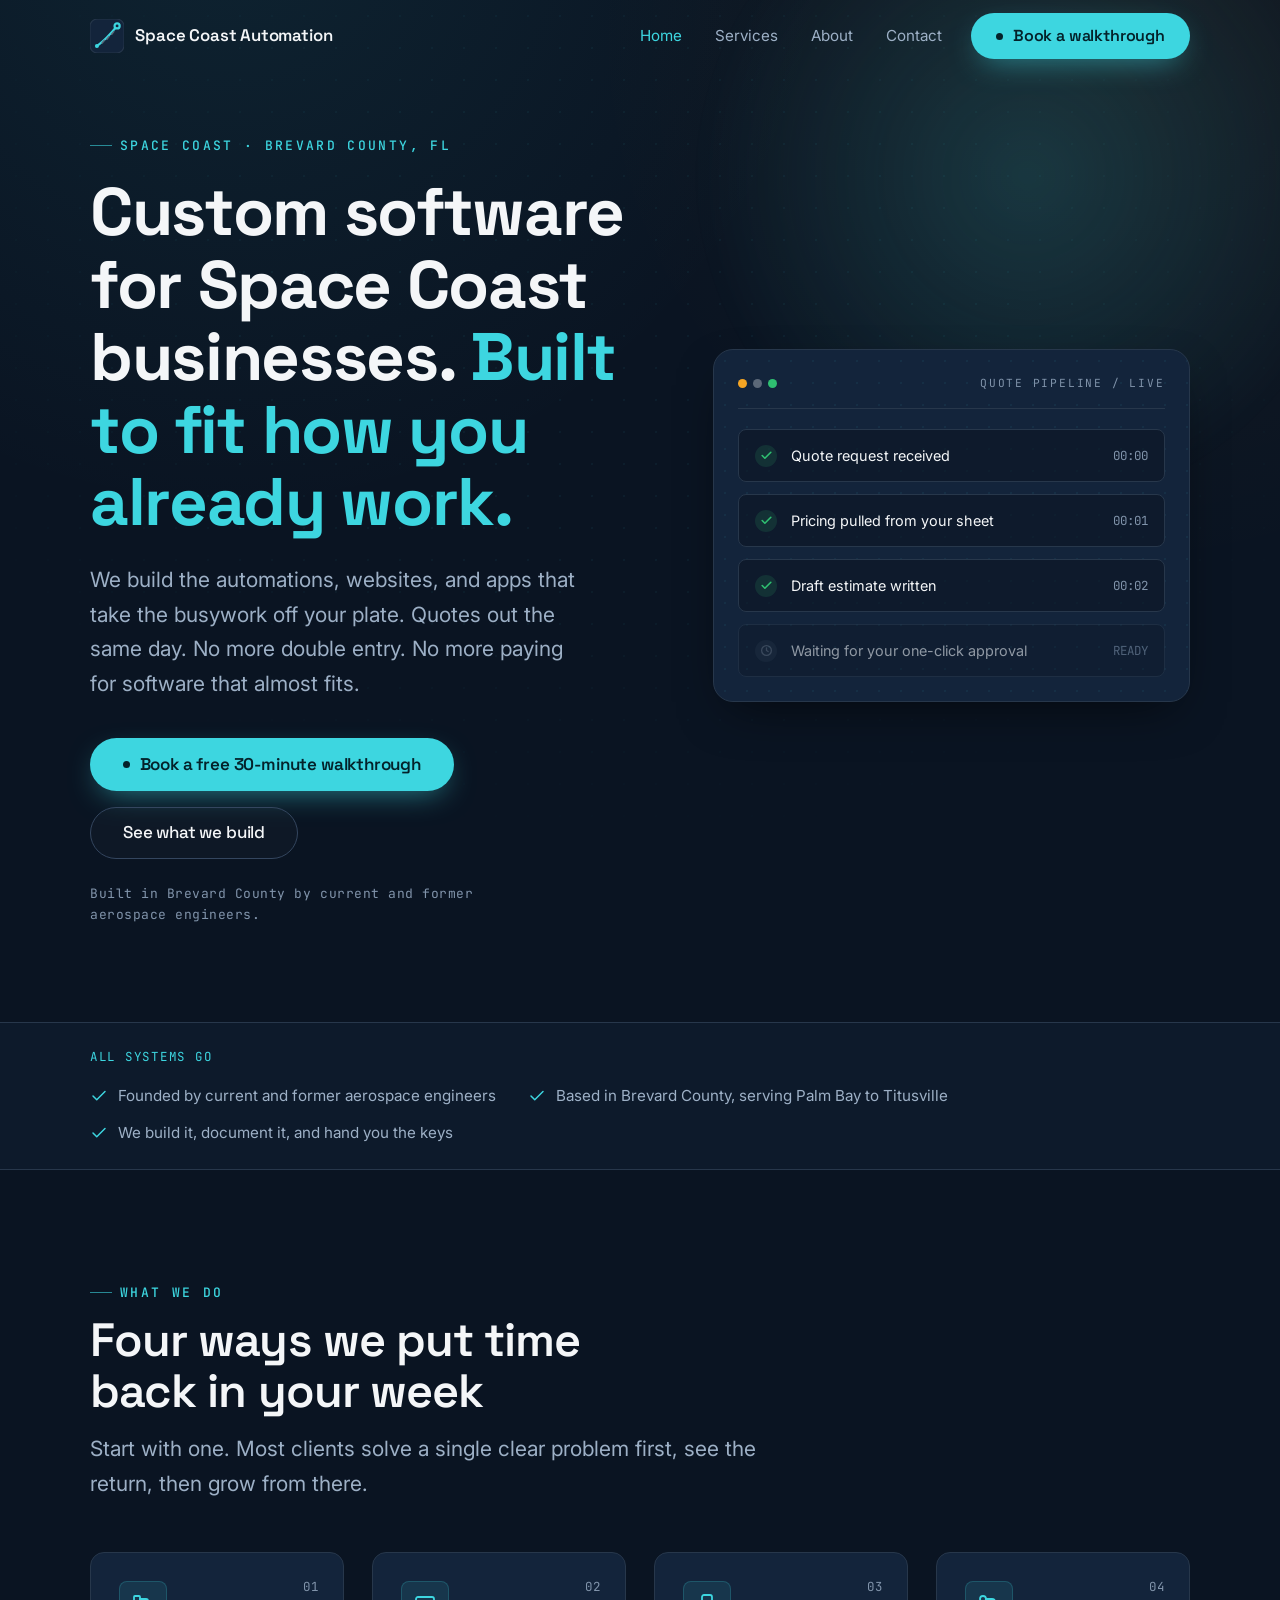
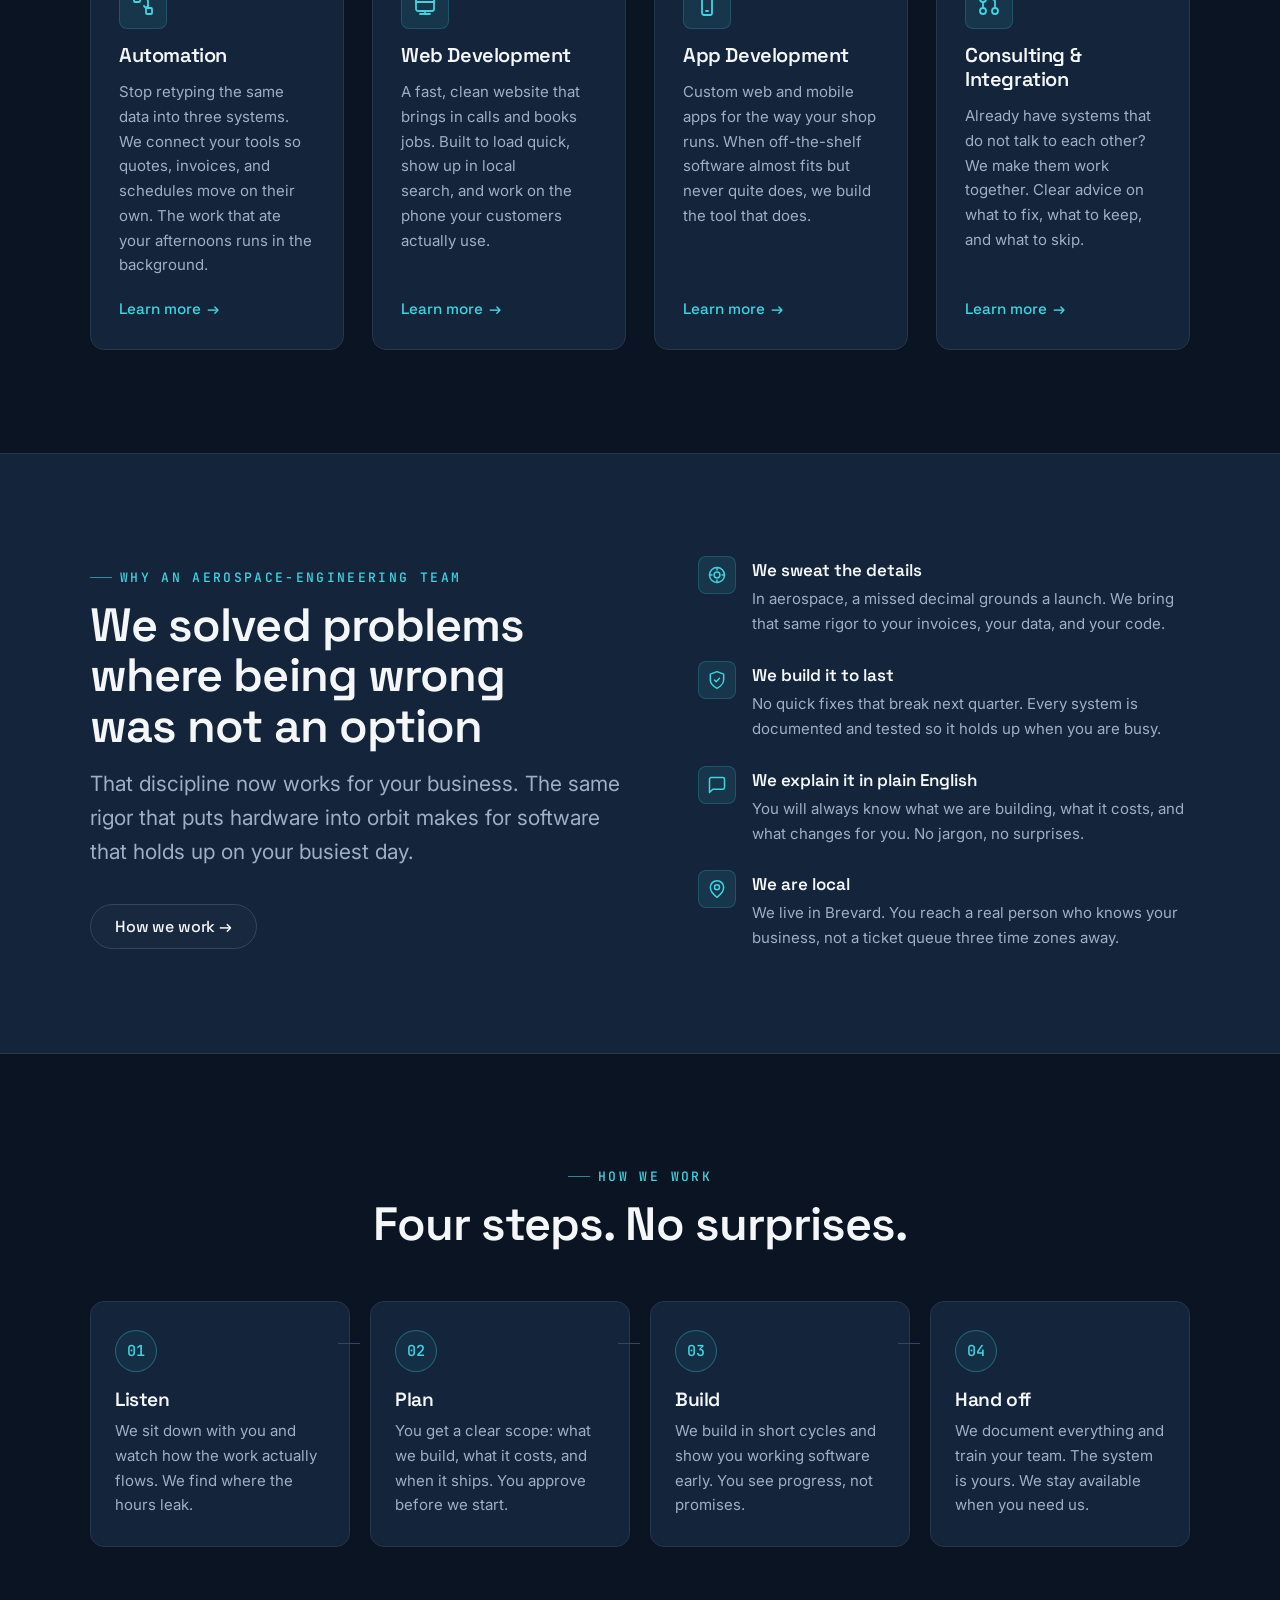
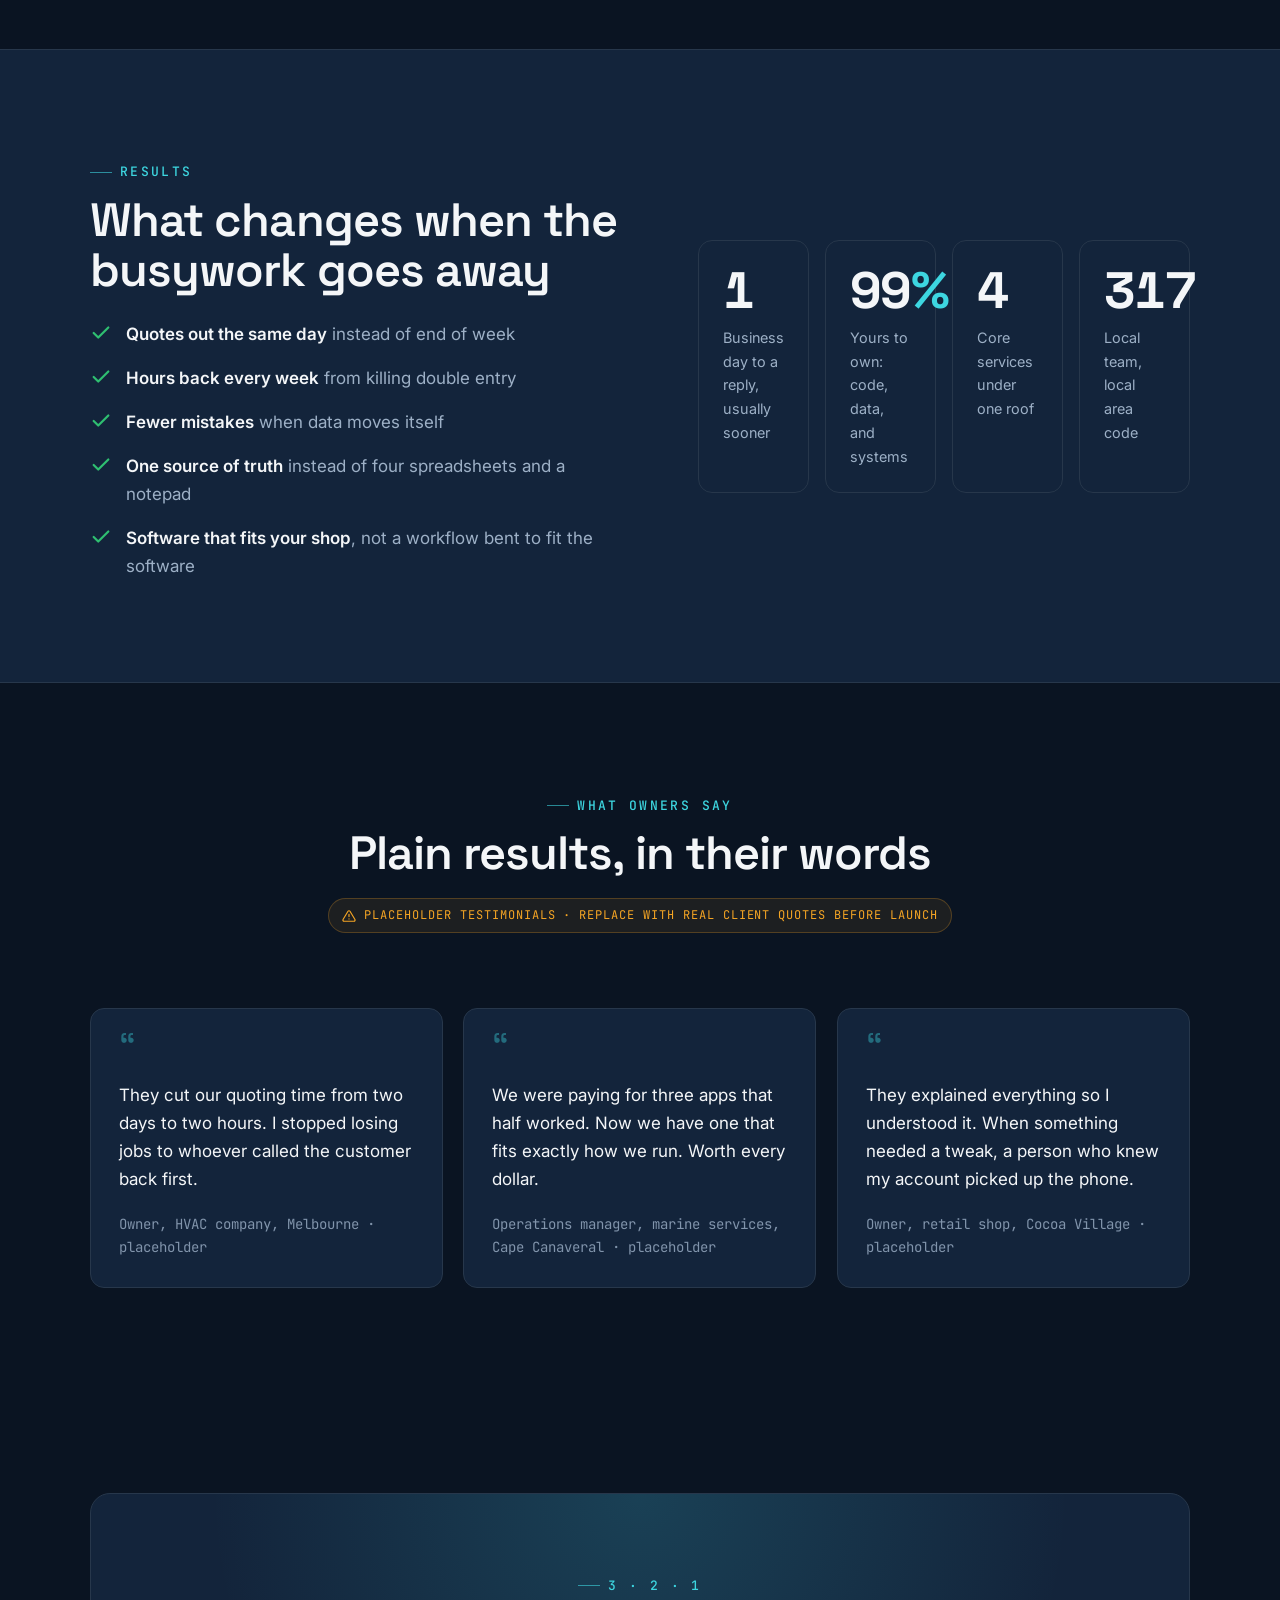
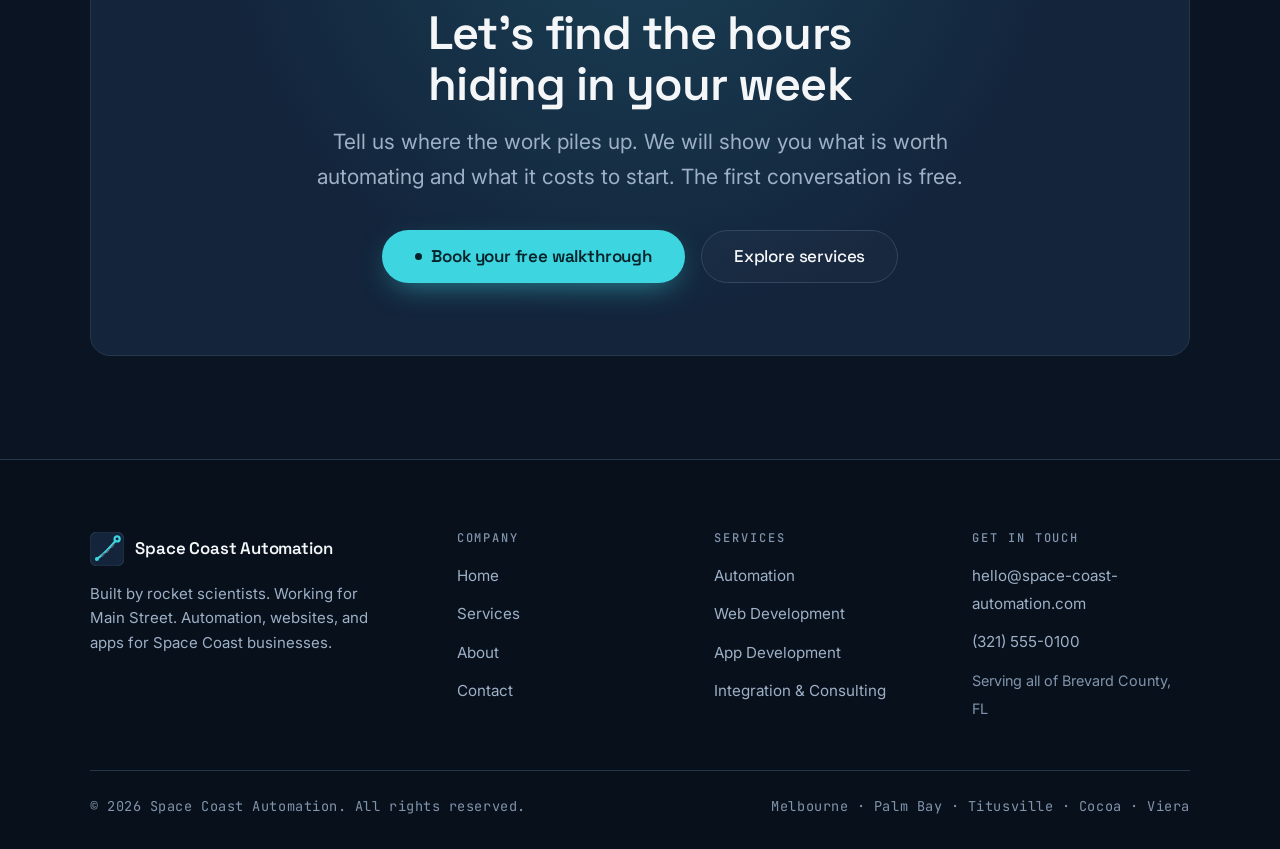
==== index.html @ 1bb71fdb "Build Space Coast Automation marketing site Static multi-page site (home, services, about, contact, " ====
<!DOCTYPE html>
<html lang="en">
<head>
  <meta charset="UTF-8" />
  <meta name="viewport" content="width=device-width, initial-scale=1.0" />
  <title>Space Coast Automation | AI &amp; Web for Brevard County</title>
  <meta name="description" content="Custom websites, apps, and AI business process automation for Space Coast small businesses. Built by rocket scientists, working for Main Street." />
  <link rel="canonical" href="https://space-coast-automation.com/" />
  <meta name="theme-color" content="#0a1422" />

  <!-- Open Graph -->
  <meta property="og:type" content="website" />
  <meta property="og:site_name" content="Space Coast Automation" />
  <meta property="og:title" content="Space Coast Automation: AI, Web &amp; App Development in Brevard County FL" />
  <meta property="og:description" content="We build custom websites, mobile apps, and AI workflow automation for small businesses across the Space Coast. Built by rocket scientists. Working for Main Street." />
  <meta property="og:url" content="https://space-coast-automation.com/" />
  <meta property="og:image" content="https://space-coast-automation.com/assets/img/og-default.png" />
  <meta property="og:image:width" content="1200" />
  <meta property="og:image:height" content="630" />

  <!-- Twitter -->
  <meta name="twitter:card" content="summary_large_image" />
  <meta name="twitter:title" content="Space Coast Automation: AI, Web &amp; App Development" />
  <meta name="twitter:description" content="Custom websites, apps, and AI automation for Space Coast small businesses. Built by rocket scientists. Working for Main Street." />
  <meta name="twitter:image" content="https://space-coast-automation.com/assets/img/og-default.png" />

  <!-- Icons -->
  <link rel="icon" href="/assets/img/favicon.svg" type="image/svg+xml" />
  <link rel="icon" href="/assets/img/favicon.ico" sizes="any" />
  <link rel="apple-touch-icon" href="/assets/img/apple-touch-icon.png" />
  <link rel="manifest" href="/site.webmanifest" />

  <!-- Fonts -->
  <link rel="preconnect" href="https://fonts.googleapis.com" />
  <link rel="preconnect" href="https://fonts.gstatic.com" crossorigin />
  <link rel="stylesheet" href="https://fonts.googleapis.com/css2?family=Space+Grotesk:wght@400;500;600;700&family=Inter:wght@400;500;600&family=JetBrains+Mono:wght@400;500&display=swap" />

  <link rel="stylesheet" href="/assets/css/styles.css" />

  <script type="application/ld+json">
  {"@context":"https://schema.org","@type":"ProfessionalService","@id":"https://space-coast-automation.com/#organization","name":"Space Coast Automation","slogan":"Built by rocket scientists. Working for Main Street.","description":"Space Coast Automation builds custom websites, mobile and web apps, and AI-powered business process automation for small businesses across Brevard County, Florida.","url":"https://space-coast-automation.com/","logo":"https://space-coast-automation.com/assets/img/icon-512.png","image":"https://space-coast-automation.com/assets/img/og-default.png","email":"hello@space-coast-automation.com","priceRange":"$$","address":{"@type":"PostalAddress","addressLocality":"Melbourne","addressRegion":"FL","addressCountry":"US"},"geo":{"@type":"GeoCoordinates","latitude":"28.0836","longitude":"-80.6081"},"areaServed":[{"@type":"AdministrativeArea","name":"Space Coast"},{"@type":"AdministrativeArea","name":"Brevard County, Florida"},{"@type":"City","name":"Melbourne, FL"},{"@type":"City","name":"Palm Bay, FL"},{"@type":"City","name":"Titusville, FL"},{"@type":"City","name":"Cocoa, FL"},{"@type":"City","name":"Cocoa Beach, FL"},{"@type":"City","name":"Rockledge, FL"},{"@type":"City","name":"Viera, FL"},{"@type":"City","name":"West Melbourne, FL"},{"@type":"City","name":"Satellite Beach, FL"},{"@type":"City","name":"Merritt Island, FL"}],"knowsAbout":["Business process automation","AI automation","Workflow automation","Custom website design","Custom web application development","Mobile app development","AI integration for small business"],"hasOfferCatalog":{"@type":"OfferCatalog","name":"Automation and Development Services","itemListElement":[{"@type":"Offer","itemOffered":{"@type":"Service","name":"Business Process Automation","description":"AI and workflow automation to reduce manual data entry, automate invoicing and scheduling, and integrate CRM systems for Space Coast small businesses."}},{"@type":"Offer","itemOffered":{"@type":"Service","name":"Custom Website Design and Development","description":"Responsive, mobile-first custom website design and development for Brevard County businesses."}},{"@type":"Offer","itemOffered":{"@type":"Service","name":"Mobile and Web App Development","description":"Custom iOS, Android, and web application development for local Brevard County businesses."}},{"@type":"Offer","itemOffered":{"@type":"Service","name":"Systems Integration and Consulting","description":"Connecting the tools a business already runs and advising on buy-versus-build decisions."}}]}}
  </script>
</head>
<body>
  <a class="skip-link" href="#main">Skip to content</a>

  <header class="site-header" data-header>
    <div class="container">
      <nav class="nav" aria-label="Primary">
        <a class="nav__logo" href="/" aria-label="Space Coast Automation, home">
          <svg width="34" height="34" viewBox="0 0 32 32" data-draw aria-hidden="true" focusable="false">
            <rect width="32" height="32" rx="7" fill="#13243B" stroke="#27374b" stroke-width="1" />
            <circle cx="6.5" cy="25.5" r="1.9" fill="#3DD6E0" />
            <path class="draw-path" pathLength="1" d="M6.5 25.5 Q15.5 19 25.5 6.5" fill="none" stroke="#3DD6E0" stroke-width="2.1" stroke-linecap="round" />
            <line x1="11.4" y1="22.6" x2="13.4" y2="20.1" stroke="#5B6878" stroke-width="1.4" stroke-linecap="round" />
            <line x1="15.9" y1="19.1" x2="17.9" y2="16.6" stroke="#5B6878" stroke-width="1.4" stroke-linecap="round" />
            <line x1="20.4" y1="14.4" x2="22.4" y2="11.9" stroke="#5B6878" stroke-width="1.4" stroke-linecap="round" />
            <circle cx="25.5" cy="6.5" r="2.4" fill="#13243B" stroke="#3DD6E0" stroke-width="2.1" />
          </svg>
          <span>Space Coast Automation</span>
        </a>

        <button class="nav__toggle" data-nav-toggle aria-expanded="false" aria-controls="nav-menu">
          <span class="sr-only">Menu</span>
          <svg class="icon-open" viewBox="0 0 24 24" fill="none" stroke="currentColor" stroke-width="2" stroke-linecap="round" aria-hidden="true"><path d="M3 6h18M3 12h18M3 18h18" /></svg>
          <svg class="icon-close" viewBox="0 0 24 24" fill="none" stroke="currentColor" stroke-width="2" stroke-linecap="round" aria-hidden="true"><path d="M18 6 6 18M6 6l12 12" /></svg>
        </button>

        <div class="nav__menu" id="nav-menu" data-nav-menu>
          <ul class="nav__links">
            <li><a class="nav__link" href="/" aria-current="page">Home</a></li>
            <li><a class="nav__link" href="/services/">Services</a></li>
            <li><a class="nav__link" href="/about/">About</a></li>
            <li><a class="nav__link" href="/contact/">Contact</a></li>
          </ul>
          <div class="nav__actions">
            <a class="btn btn--primary" href="/contact/"><span class="dot" aria-hidden="true"></span>Book a walkthrough</a>
          </div>
        </div>
      </nav>
    </div>
  </header>

  <main id="main">
    <!-- ===================== Hero ===================== -->
    <section class="hero">
      <div class="hero__bg" aria-hidden="true"></div>
      <div class="hero__glow" aria-hidden="true"></div>
      <div class="container">
        <div class="hero__inner">
          <div class="hero__copy">
            <span class="eyebrow reveal">Space Coast &middot; Brevard County, FL</span>
            <h1 class="hero__title reveal" data-delay="1">Custom software for Space Coast businesses. <span class="accent">Built to fit how you already work.</span></h1>
            <p class="hero__subtitle reveal" data-delay="2">We build the automations, websites, and apps that take the busywork off your plate. Quotes out the same day. No more double entry. No more paying for software that almost fits.</p>
            <div class="hero__actions reveal" data-delay="2">
              <a class="btn btn--primary btn--lg" href="/contact/"><span class="dot" aria-hidden="true"></span>Book a free 30-minute walkthrough</a>
              <a class="btn btn--secondary btn--lg" href="/services/">See what we build</a>
            </div>
            <p class="hero__note reveal" data-delay="3">Built in Brevard County by current and former aerospace engineers.</p>
          </div>

          <div class="hero__visual reveal" data-delay="2">
            <div class="panel" role="img" aria-label="Example automation flow: a new quote request moving through automated steps until a draft estimate is ready to send.">
              <div class="panel__bar">
                <span class="panel__dots" aria-hidden="true"><span></span><span></span><span></span></span>
                <span class="panel__label">QUOTE&nbsp;PIPELINE&nbsp;/&nbsp;LIVE</span>
              </div>
              <div class="flow">
                <div class="flow__row">
                  <span class="tick" aria-hidden="true"><svg viewBox="0 0 24 24" fill="none" stroke="currentColor" stroke-width="3" stroke-linecap="round" stroke-linejoin="round"><path d="M20 6 9 17l-5-5" /></svg></span>
                  Quote request received
                  <code>00:00</code>
                </div>
                <div class="flow__row">
                  <span class="tick" aria-hidden="true"><svg viewBox="0 0 24 24" fill="none" stroke="currentColor" stroke-width="3" stroke-linecap="round" stroke-linejoin="round"><path d="M20 6 9 17l-5-5" /></svg></span>
                  Pricing pulled from your sheet
                  <code>00:01</code>
                </div>
                <div class="flow__row">
                  <span class="tick" aria-hidden="true"><svg viewBox="0 0 24 24" fill="none" stroke="currentColor" stroke-width="3" stroke-linecap="round" stroke-linejoin="round"><path d="M20 6 9 17l-5-5" /></svg></span>
                  Draft estimate written
                  <code>00:02</code>
                </div>
                <div class="flow__row flow__row--muted">
                  <span class="tick" aria-hidden="true"><svg viewBox="0 0 24 24" fill="none" stroke="currentColor" stroke-width="2.4" stroke-linecap="round"><circle cx="12" cy="12" r="9" /><path d="M12 7v5l3 2" /></svg></span>
                  Waiting for your one-click approval
                  <code>READY</code>
                </div>
              </div>
            </div>
          </div>
        </div>
      </div>
    </section>

    <!-- ===================== Trust strip ===================== -->
    <section class="trust">
      <div class="container">
        <div class="trust__inner">
          <span class="trust__tag">All systems go</span>
          <ul class="trust__list">
            <li class="trust__item reveal"><svg viewBox="0 0 24 24" fill="none" stroke="currentColor" stroke-width="2" stroke-linecap="round" stroke-linejoin="round" aria-hidden="true"><path d="M20 6 9 17l-5-5" /></svg>Founded by current and former aerospace engineers</li>
            <li class="trust__item reveal" data-delay="1"><svg viewBox="0 0 24 24" fill="none" stroke="currentColor" stroke-width="2" stroke-linecap="round" stroke-linejoin="round" aria-hidden="true"><path d="M20 6 9 17l-5-5" /></svg>Based in Brevard County, serving Palm Bay to Titusville</li>
            <li class="trust__item reveal" data-delay="2"><svg viewBox="0 0 24 24" fill="none" stroke="currentColor" stroke-width="2" stroke-linecap="round" stroke-linejoin="round" aria-hidden="true"><path d="M20 6 9 17l-5-5" /></svg>We build it, document it, and hand you the keys</li>
          </ul>
        </div>
      </div>
    </section>

    <!-- ===================== Services overview ===================== -->
    <section class="section" id="services">
      <div class="container">
        <div class="section__head">
          <span class="eyebrow">What we do</span>
          <h2 class="section__title">Four ways we put time back in your week</h2>
          <p class="section__lead">Start with one. Most clients solve a single clear problem first, see the return, then grow from there.</p>
        </div>

        <div class="grid grid--4">
          <article class="card reveal">
            <span class="card__num mono">01</span>
            <span class="card__icon" aria-hidden="true"><svg viewBox="0 0 24 24" fill="none" stroke="currentColor" stroke-width="1.8" stroke-linecap="round" stroke-linejoin="round"><rect x="3" y="3" width="6" height="6" rx="1" /><rect x="15" y="15" width="6" height="6" rx="1" /><path d="M9 6h6a2 2 0 0 1 2 2v5" /><path d="m13 13 2 2 2-2" /></svg></span>
            <h3 class="card__title">Automation</h3>
            <p class="card__text">Stop retyping the same data into three systems. We connect your tools so quotes, invoices, and schedules move on their own. The work that ate your afternoons runs in the background.</p>
            <a class="card__link" href="/services/#automation">Learn more <span class="arrow" aria-hidden="true">&rarr;</span></a>
          </article>

          <article class="card reveal" data-delay="1">
            <span class="card__num mono">02</span>
            <span class="card__icon" aria-hidden="true"><svg viewBox="0 0 24 24" fill="none" stroke="currentColor" stroke-width="1.8" stroke-linecap="round" stroke-linejoin="round"><rect x="3" y="4" width="18" height="14" rx="2" /><path d="M3 9h18M7 21h10M12 18v3" /></svg></span>
            <h3 class="card__title">Web Development</h3>
            <p class="card__text">A fast, clean website that brings in calls and books jobs. Built to load quick, show up in local search, and work on the phone your customers actually use.</p>
            <a class="card__link" href="/services/#web">Learn more <span class="arrow" aria-hidden="true">&rarr;</span></a>
          </article>

          <article class="card reveal" data-delay="2">
            <span class="card__num mono">03</span>
            <span class="card__icon" aria-hidden="true"><svg viewBox="0 0 24 24" fill="none" stroke="currentColor" stroke-width="1.8" stroke-linecap="round" stroke-linejoin="round"><rect x="7" y="2" width="10" height="20" rx="2" /><path d="M11 18h2" /></svg></span>
            <h3 class="card__title">App Development</h3>
            <p class="card__text">Custom web and mobile apps for the way your shop runs. When off-the-shelf software almost fits but never quite does, we build the tool that does.</p>
            <a class="card__link" href="/services/#apps">Learn more <span class="arrow" aria-hidden="true">&rarr;</span></a>
          </article>

          <article class="card reveal" data-delay="3">
            <span class="card__num mono">04</span>
            <span class="card__icon" aria-hidden="true"><svg viewBox="0 0 24 24" fill="none" stroke="currentColor" stroke-width="1.8" stroke-linecap="round" stroke-linejoin="round"><circle cx="6" cy="6" r="3" /><circle cx="18" cy="18" r="3" /><circle cx="6" cy="18" r="3" /><path d="M9 6h6a3 3 0 0 1 3 3v6M6 9v6" /></svg></span>
            <h3 class="card__title">Consulting &amp; Integration</h3>
            <p class="card__text">Already have systems that do not talk to each other? We make them work together. Clear advice on what to fix, what to keep, and what to skip.</p>
            <a class="card__link" href="/services/#integration">Learn more <span class="arrow" aria-hidden="true">&rarr;</span></a>
          </article>
        </div>
      </div>
    </section>

    <!-- ===================== Why aerospace ===================== -->
    <section class="section section--panel">
      <div class="container">
        <div class="split">
          <div>
            <span class="eyebrow">Why an aerospace-engineering team</span>
            <h2 class="section__title" style="margin-top:0.75rem">We solved problems where being wrong was not an option</h2>
            <p class="lead" style="margin-top:1rem">That discipline now works for your business. The same rigor that puts hardware into orbit makes for software that holds up on your busiest day.</p>
            <div class="hero__actions">
              <a class="btn btn--secondary" href="/about/">How we work &rarr;</a>
            </div>
          </div>
          <div class="feature-list">
            <div class="feature reveal">
              <span class="feature__icon" aria-hidden="true"><svg viewBox="0 0 24 24" fill="none" stroke="currentColor" stroke-width="1.8" stroke-linecap="round" stroke-linejoin="round"><circle cx="12" cy="12" r="9" /><circle cx="12" cy="12" r="3.5" /><path d="M12 3v3M12 18v3M3 12h3M18 12h3" /></svg></span>
              <div>
                <p class="feature__title">We sweat the details</p>
                <p class="feature__text">In aerospace, a missed decimal grounds a launch. We bring that same rigor to your invoices, your data, and your code.</p>
              </div>
            </div>
            <div class="feature reveal" data-delay="1">
              <span class="feature__icon" aria-hidden="true"><svg viewBox="0 0 24 24" fill="none" stroke="currentColor" stroke-width="1.8" stroke-linecap="round" stroke-linejoin="round"><path d="M12 22s8-4 8-10V5l-8-3-8 3v7c0 6 8 10 8 10Z" /><path d="m9 12 2 2 4-4" /></svg></span>
              <div>
                <p class="feature__title">We build it to last</p>
                <p class="feature__text">No quick fixes that break next quarter. Every system is documented and tested so it holds up when you are busy.</p>
              </div>
            </div>
            <div class="feature reveal" data-delay="2">
              <span class="feature__icon" aria-hidden="true"><svg viewBox="0 0 24 24" fill="none" stroke="currentColor" stroke-width="1.8" stroke-linecap="round" stroke-linejoin="round"><path d="M21 15a2 2 0 0 1-2 2H7l-4 4V5a2 2 0 0 1 2-2h14a2 2 0 0 1 2 2Z" /></svg></span>
              <div>
                <p class="feature__title">We explain it in plain English</p>
                <p class="feature__text">You will always know what we are building, what it costs, and what changes for you. No jargon, no surprises.</p>
              </div>
            </div>
            <div class="feature reveal" data-delay="3">
              <span class="feature__icon" aria-hidden="true"><svg viewBox="0 0 24 24" fill="none" stroke="currentColor" stroke-width="1.8" stroke-linecap="round" stroke-linejoin="round"><path d="M20 10c0 6-8 12-8 12s-8-6-8-12a8 8 0 0 1 16 0Z" /><circle cx="12" cy="10" r="3" /></svg></span>
              <div>
                <p class="feature__title">We are local</p>
                <p class="feature__text">We live in Brevard. You reach a real person who knows your business, not a ticket queue three time zones away.</p>
              </div>
            </div>
          </div>
        </div>
      </div>
    </section>

    <!-- ===================== Process ===================== -->
    <section class="section">
      <div class="container">
        <div class="section__head section__head--center">
          <span class="eyebrow eyebrow--center">How we work</span>
          <h2 class="section__title">Four steps. No surprises.</h2>
        </div>
        <div class="steps">
          <div class="step reveal">
            <span class="step__num">01</span>
            <h3 class="step__title">Listen</h3>
            <p class="step__text">We sit down with you and watch how the work actually flows. We find where the hours leak.</p>
          </div>
          <div class="step reveal" data-delay="1">
            <span class="step__num">02</span>
            <h3 class="step__title">Plan</h3>
            <p class="step__text">You get a clear scope: what we build, what it costs, and when it ships. You approve before we start.</p>
          </div>
          <div class="step reveal" data-delay="2">
            <span class="step__num">03</span>
            <h3 class="step__title">Build</h3>
            <p class="step__text">We build in short cycles and show you working software early. You see progress, not promises.</p>
          </div>
          <div class="step reveal" data-delay="3">
            <span class="step__num">04</span>
            <h3 class="step__title">Hand off</h3>
            <p class="step__text">We document everything and train your team. The system is yours. We stay available when you need us.</p>
          </div>
        </div>
      </div>
    </section>

    <!-- ===================== Results + stats ===================== -->
    <section class="section section--panel">
      <div class="container">
        <div class="split">
          <div>
            <span class="eyebrow">Results</span>
            <h2 class="section__title" style="margin-top:0.75rem">What changes when the busywork goes away</h2>
            <ul class="checklist" style="margin-top:1.5rem">
              <li><svg viewBox="0 0 24 24" fill="none" stroke="currentColor" stroke-width="2.4" stroke-linecap="round" stroke-linejoin="round" aria-hidden="true"><path d="M20 6 9 17l-5-5" /></svg><span><strong>Quotes out the same day</strong> instead of end of week</span></li>
              <li><svg viewBox="0 0 24 24" fill="none" stroke="currentColor" stroke-width="2.4" stroke-linecap="round" stroke-linejoin="round" aria-hidden="true"><path d="M20 6 9 17l-5-5" /></svg><span><strong>Hours back every week</strong> from killing double entry</span></li>
              <li><svg viewBox="0 0 24 24" fill="none" stroke="currentColor" stroke-width="2.4" stroke-linecap="round" stroke-linejoin="round" aria-hidden="true"><path d="M20 6 9 17l-5-5" /></svg><span><strong>Fewer mistakes</strong> when data moves itself</span></li>
              <li><svg viewBox="0 0 24 24" fill="none" stroke="currentColor" stroke-width="2.4" stroke-linecap="round" stroke-linejoin="round" aria-hidden="true"><path d="M20 6 9 17l-5-5" /></svg><span><strong>One source of truth</strong> instead of four spreadsheets and a notepad</span></li>
              <li><svg viewBox="0 0 24 24" fill="none" stroke="currentColor" stroke-width="2.4" stroke-linecap="round" stroke-linejoin="round" aria-hidden="true"><path d="M20 6 9 17l-5-5" /></svg><span><strong>Software that fits your shop</strong>, not a workflow bent to fit the software</span></li>
            </ul>
          </div>
          <div class="stats">
            <div class="stat reveal">
              <div class="stat__num"><span data-count="1">1</span></div>
              <p class="stat__label">Business day to a reply, usually sooner</p>
            </div>
            <div class="stat reveal" data-delay="1">
              <div class="stat__num"><span data-count="100">100</span><span class="unit">%</span></div>
              <p class="stat__label">Yours to own: code, data, and systems</p>
            </div>
            <div class="stat reveal" data-delay="2">
              <div class="stat__num"><span data-count="4">4</span></div>
              <p class="stat__label">Core services under one roof</p>
            </div>
            <div class="stat reveal" data-delay="3">
              <div class="stat__num"><span data-count="321">321</span></div>
              <p class="stat__label">Local team, local area code</p>
            </div>
          </div>
        </div>
      </div>
    </section>

    <!-- ===================== Testimonials ===================== -->
    <section class="section">
      <div class="container">
        <div class="section__head section__head--center">
          <span class="eyebrow eyebrow--center">What owners say</span>
          <h2 class="section__title">Plain results, in their words</h2>
          <div style="margin-top:1.25rem">
            <span class="placeholder-note"><svg viewBox="0 0 24 24" fill="none" stroke="currentColor" stroke-width="2" stroke-linecap="round" stroke-linejoin="round" aria-hidden="true"><path d="M12 9v4M12 17h.01M10.3 3.9 1.8 18a2 2 0 0 0 1.7 3h17a2 2 0 0 0 1.7-3L13.7 3.9a2 2 0 0 0-3.4 0Z" /></svg>Placeholder testimonials &middot; replace with real client quotes before launch</span>
          </div>
        </div>
        <div class="quotes">
          <figure class="quote reveal">
            <span class="quote__mark" aria-hidden="true">&ldquo;</span>
            <blockquote class="quote__text">They cut our quoting time from two days to two hours. I stopped losing jobs to whoever called the customer back first.</blockquote>
            <figcaption class="quote__author">Owner, HVAC company, Melbourne &middot; placeholder</figcaption>
          </figure>
          <figure class="quote reveal" data-delay="1">
            <span class="quote__mark" aria-hidden="true">&ldquo;</span>
            <blockquote class="quote__text">We were paying for three apps that half worked. Now we have one that fits exactly how we run. Worth every dollar.</blockquote>
            <figcaption class="quote__author">Operations manager, marine services, Cape Canaveral &middot; placeholder</figcaption>
          </figure>
          <figure class="quote reveal" data-delay="2">
            <span class="quote__mark" aria-hidden="true">&ldquo;</span>
            <blockquote class="quote__text">They explained everything so I understood it. When something needed a tweak, a person who knew my account picked up the phone.</blockquote>
            <figcaption class="quote__author">Owner, retail shop, Cocoa Village &middot; placeholder</figcaption>
          </figure>
        </div>
      </div>
    </section>

    <!-- ===================== Final CTA ===================== -->
    <section class="section">
      <div class="container">
        <div class="cta-band reveal">
          <div class="cta-band__bg" aria-hidden="true"></div>
          <span class="eyebrow eyebrow--center">3 &middot; 2 &middot; 1</span>
          <h2 style="margin-top:0.75rem">Let's find the hours hiding in your week</h2>
          <p>Tell us where the work piles up. We will show you what is worth automating and what it costs to start. The first conversation is free.</p>
          <div class="hero__actions">
            <a class="btn btn--primary btn--lg" href="/contact/"><span class="dot" aria-hidden="true"></span>Book your free walkthrough</a>
            <a class="btn btn--secondary btn--lg" href="/services/">Explore services</a>
          </div>
        </div>
      </div>
    </section>
  </main>

  <footer class="footer">
    <div class="container">
      <div class="footer__grid">
        <div class="footer__brand">
          <a class="nav__logo" href="/" aria-label="Space Coast Automation, home">
            <svg width="34" height="34" viewBox="0 0 32 32" aria-hidden="true" focusable="false">
              <rect width="32" height="32" rx="7" fill="#13243B" stroke="#27374b" stroke-width="1" />
              <circle cx="6.5" cy="25.5" r="1.9" fill="#3DD6E0" />
              <path d="M6.5 25.5 Q15.5 19 25.5 6.5" fill="none" stroke="#3DD6E0" stroke-width="2.1" stroke-linecap="round" />
              <line x1="11.4" y1="22.6" x2="13.4" y2="20.1" stroke="#5B6878" stroke-width="1.4" stroke-linecap="round" />
              <line x1="15.9" y1="19.1" x2="17.9" y2="16.6" stroke="#5B6878" stroke-width="1.4" stroke-linecap="round" />
              <line x1="20.4" y1="14.4" x2="22.4" y2="11.9" stroke="#5B6878" stroke-width="1.4" stroke-linecap="round" />
              <circle cx="25.5" cy="6.5" r="2.4" fill="#13243B" stroke="#3DD6E0" stroke-width="2.1" />
            </svg>
            <span>Space Coast Automation</span>
          </a>
          <p class="footer__tagline">Built by rocket scientists. Working for Main Street. Automation, websites, and apps for Space Coast businesses.</p>
        </div>
        <div class="footer__col">
          <h4>Company</h4>
          <ul>
            <li><a href="/">Home</a></li>
            <li><a href="/services/">Services</a></li>
            <li><a href="/about/">About</a></li>
            <li><a href="/contact/">Contact</a></li>
          </ul>
        </div>
        <div class="footer__col">
          <h4>Services</h4>
          <ul>
            <li><a href="/services/#automation">Automation</a></li>
            <li><a href="/services/#web">Web Development</a></li>
            <li><a href="/services/#apps">App Development</a></li>
            <li><a href="/services/#integration">Integration &amp; Consulting</a></li>
          </ul>
        </div>
        <div class="footer__col">
          <h4>Get in touch</h4>
          <ul>
            <li><a href="mailto:hello@space-coast-automation.com">hello@space-coast-automation.com</a></li>
            <li><a href="tel:+13215550100">(321) 555-0100</a></li>
            <li><span style="color:var(--text-dim);font-size:0.9rem">Serving all of Brevard County, FL</span></li>
          </ul>
        </div>
      </div>
      <div class="footer__bottom">
        <span class="mono">&copy; <span data-year>2026</span> Space Coast Automation. All rights reserved.</span>
        <span class="mono">Melbourne &middot; Palm Bay &middot; Titusville &middot; Cocoa &middot; Viera</span>
      </div>
    </div>
  </footer>

  <script src="/assets/js/main.js" defer></script>
</body>
</html>
---- assets/css/styles.css ----
/* =========================================================================
   Space Coast Automation
   Design system: dark aerospace / instrument panel
   Palette, type, layout primitives, components, motion.
   ========================================================================= */

/* -------------------------------------------------------------------------
   1. Design tokens
   ------------------------------------------------------------------------- */
:root {
  /* Palette */
  --space-navy: #0a1422;
  --mission-navy: #13243b;
  --signal-cyan: #3dd6e0;
  --cyan-deep: #0e7c8c;
  --safety-amber: #f5a524;
  --off-white: #f4f6f8;
  --instrument-grey: #5b6878;
  --grid-line: #27374b;
  --panel-white: #ffffff;
  --systems-green: #2fbf71;

  /* Semantic */
  --bg: var(--space-navy);
  --bg-elevated: var(--mission-navy);
  --surface: #16263d;
  --border: var(--grid-line);
  --border-strong: #34465f;
  --text: var(--off-white);
  --text-muted: #9db0c6;
  --text-dim: #8194ab;
  --accent: var(--signal-cyan);
  --accent-ink: #04222a;

  /* Typography */
  --font-display: "Space Grotesk", "Segoe UI", system-ui, sans-serif;
  --font-body: "Inter", "Segoe UI", system-ui, -apple-system, sans-serif;
  --font-mono: "JetBrains Mono", "Consolas", ui-monospace, monospace;

  --fs-eyebrow: 0.8125rem;
  --fs-small: 0.9375rem;
  --fs-body: 1.0625rem;
  --fs-lead: clamp(1.125rem, 0.6vw + 1rem, 1.3125rem);
  --fs-h3: clamp(1.35rem, 1.1vw + 1rem, 1.75rem);
  --fs-h2: clamp(2rem, 2.4vw + 1rem, 3rem);
  --fs-h1: clamp(2.5rem, 4vw + 1rem, 4.25rem);

  /* Spacing */
  --space-2xs: 0.375rem;
  --space-xs: 0.625rem;
  --space-sm: 1rem;
  --space-md: 1.5rem;
  --space-lg: 2.5rem;
  --space-xl: 4rem;
  --space-2xl: 6rem;
  --space-3xl: 8rem;

  /* Structure */
  --container: 1180px;
  --container-narrow: 760px;
  --radius-sm: 8px;
  --radius: 14px;
  --radius-lg: 20px;
  --radius-pill: 999px;

  /* Effects */
  --shadow-sm: 0 2px 10px rgba(0, 0, 0, 0.25);
  --shadow: 0 18px 50px -18px rgba(0, 0, 0, 0.65);
  --shadow-glow: 0 0 0 1px rgba(61, 214, 224, 0.35), 0 12px 40px -12px rgba(61, 214, 224, 0.25);
  --ring: 0 0 0 3px rgba(61, 214, 224, 0.45);

  --ease: cubic-bezier(0.22, 0.61, 0.36, 1);
  --t-fast: 150ms var(--ease);
  --t: 220ms var(--ease);

  /* Decorative dot grid */
  --dot: rgba(61, 214, 224, 0.06);
}

/* -------------------------------------------------------------------------
   2. Reset & base
   ------------------------------------------------------------------------- */
*,
*::before,
*::after {
  box-sizing: border-box;
}

* {
  margin: 0;
}

html {
  scroll-behavior: smooth;
  -webkit-text-size-adjust: 100%;
}

body {
  font-family: var(--font-body);
  font-size: var(--fs-body);
  line-height: 1.65;
  color: var(--text);
  background-color: var(--bg);
  background-image:
    radial-gradient(circle at 18% -10%, rgba(61, 214, 224, 0.08), transparent 42%),
    radial-gradient(circle at 88% 4%, rgba(245, 165, 36, 0.05), transparent 38%);
  background-attachment: fixed;
  -webkit-font-smoothing: antialiased;
  -moz-osx-font-smoothing: grayscale;
  text-rendering: optimizeLegibility;
  font-feature-settings: "tnum" 0;
  overflow-x: hidden;
}

img,
svg {
  display: block;
  max-width: 100%;
}

a {
  color: var(--accent);
  text-decoration: none;
  transition: color var(--t-fast);
}

a:hover {
  color: #76e6ee;
}

ul,
ol {
  list-style: none;
  padding: 0;
}

button {
  font: inherit;
  cursor: pointer;
}

:focus-visible {
  outline: none;
  box-shadow: var(--ring);
  border-radius: var(--radius-sm);
}

::selection {
  background: rgba(61, 214, 224, 0.28);
  color: var(--off-white);
}

/* -------------------------------------------------------------------------
   3. Typography
   ------------------------------------------------------------------------- */
h1,
h2,
h3,
h4 {
  font-family: var(--font-display);
  font-weight: 600;
  line-height: 1.08;
  letter-spacing: -0.02em;
  color: var(--text);
  text-wrap: balance;
  overflow-wrap: break-word;
}

h1 {
  font-size: var(--fs-h1);
  font-weight: 700;
}

h2 {
  font-size: var(--fs-h2);
}

h3 {
  font-size: var(--fs-h3);
  line-height: 1.2;
}

p {
  text-wrap: pretty;
}

strong {
  color: var(--text);
  font-weight: 600;
}

.eyebrow {
  display: inline-flex;
  align-items: center;
  gap: 0.5rem;
  font-family: var(--font-mono);
  font-size: var(--fs-eyebrow);
  font-weight: 500;
  letter-spacing: 0.18em;
  text-transform: uppercase;
  color: var(--accent);
}

.eyebrow::before {
  content: "";
  width: 22px;
  height: 1px;
  background: currentColor;
  opacity: 0.6;
}

.eyebrow--center {
  justify-content: center;
}

.mono {
  font-family: var(--font-mono);
}

.accent {
  color: var(--accent);
}

.lead {
  font-size: var(--fs-lead);
  color: var(--text-muted);
  line-height: 1.6;
}

/* -------------------------------------------------------------------------
   4. Layout primitives
   ------------------------------------------------------------------------- */
.container {
  width: 100%;
  max-width: var(--container);
  margin-inline: auto;
  padding-inline: clamp(1.25rem, 4vw, 2.5rem);
}

.container--narrow {
  max-width: var(--container-narrow);
}

.section {
  padding-block: clamp(3.5rem, 8vw, var(--space-3xl));
  position: relative;
}

.section--alt {
  background: linear-gradient(180deg, rgba(19, 36, 59, 0) 0%, rgba(19, 36, 59, 0.55) 50%, rgba(19, 36, 59, 0) 100%);
}

.section--panel {
  background: var(--bg-elevated);
  border-block: 1px solid var(--border);
}

.section__head {
  max-width: 680px;
  margin-bottom: clamp(2rem, 4vw, 3.5rem);
}

.section__head--center {
  margin-inline: auto;
  text-align: center;
}

.section__title {
  margin-top: 0.75rem;
}

.section__lead {
  margin-top: 1rem;
  font-size: var(--fs-lead);
  color: var(--text-muted);
}

.divider {
  height: 1px;
  background: var(--border);
  border: 0;
}

/* Grids */
.grid {
  display: grid;
  gap: clamp(1rem, 2.5vw, 1.75rem);
}

.grid--2 {
  grid-template-columns: repeat(2, minmax(0, 1fr));
}

.grid--3 {
  grid-template-columns: repeat(3, minmax(0, 1fr));
}

.grid--4 {
  grid-template-columns: repeat(4, minmax(0, 1fr));
}

.split {
  display: grid;
  grid-template-columns: minmax(0, 1.05fr) minmax(0, 0.95fr);
  gap: clamp(2rem, 5vw, 4.5rem);
  align-items: center;
}

/* -------------------------------------------------------------------------
   5. Buttons
   ------------------------------------------------------------------------- */
.btn {
  --btn-bg: transparent;
  --btn-fg: var(--text);
  display: inline-flex;
  align-items: center;
  justify-content: center;
  gap: 0.6rem;
  padding: 0.85rem 1.5rem;
  font-family: var(--font-display);
  font-size: 1rem;
  font-weight: 500;
  letter-spacing: -0.01em;
  line-height: 1;
  color: var(--btn-fg);
  background: var(--btn-bg);
  border: 1px solid transparent;
  border-radius: var(--radius-pill);
  transition: transform var(--t-fast), background var(--t), border-color var(--t), color var(--t), box-shadow var(--t);
  white-space: nowrap;
}

.btn:hover {
  transform: translateY(-2px);
}

.btn:active {
  transform: translateY(0);
}

.btn--primary {
  --btn-bg: var(--signal-cyan);
  --btn-fg: var(--accent-ink);
  font-weight: 600;
  box-shadow: 0 10px 30px -10px rgba(61, 214, 224, 0.6);
}

.btn--primary:hover {
  --btn-bg: #5ce1ea;
  color: var(--accent-ink);
}

.btn--secondary {
  --btn-fg: var(--text);
  border-color: var(--border-strong);
  background: rgba(244, 246, 248, 0.02);
}

.btn--secondary:hover {
  border-color: var(--accent);
  color: var(--text);
  background: rgba(61, 214, 224, 0.08);
}

.btn--ghost {
  padding-inline: 0.25rem;
  color: var(--accent);
}

.btn--ghost:hover {
  color: #76e6ee;
}

.btn--lg {
  padding: 1.05rem 2rem;
  font-size: 1.0625rem;
}

.btn--block {
  width: 100%;
}

/* Status light dot on the primary CTA */
.btn--primary .dot {
  width: 7px;
  height: 7px;
  border-radius: 50%;
  background: var(--accent-ink);
  box-shadow: 0 0 0 0 rgba(4, 34, 42, 0.5);
  animation: pulse 2.4s var(--ease) infinite;
}

.btn--primary:hover .dot {
  animation-play-state: paused;
}

@keyframes pulse {
  0% {
    box-shadow: 0 0 0 0 rgba(4, 34, 42, 0.45);
  }
  70% {
    box-shadow: 0 0 0 7px rgba(4, 34, 42, 0);
  }
  100% {
    box-shadow: 0 0 0 0 rgba(4, 34, 42, 0);
  }
}

.btn .arrow {
  transition: transform var(--t);
}

.btn:hover .arrow {
  transform: translateX(3px);
}

/* -------------------------------------------------------------------------
   6. Header / navigation
   ------------------------------------------------------------------------- */
.skip-link {
  position: absolute;
  left: 1rem;
  top: -100%;
  z-index: 200;
  padding: 0.7rem 1.1rem;
  background: var(--signal-cyan);
  color: var(--accent-ink);
  border-radius: var(--radius-sm);
  font-weight: 600;
  transition: top var(--t);
}

.skip-link:focus {
  top: 1rem;
}

.site-header {
  position: fixed;
  inset: 0 0 auto 0;
  z-index: 100;
  transition: background var(--t), border-color var(--t), backdrop-filter var(--t);
  border-bottom: 1px solid transparent;
}

.site-header.is-scrolled {
  background: rgba(10, 20, 34, 0.82);
  backdrop-filter: blur(12px) saturate(140%);
  border-bottom-color: var(--border);
}

.nav {
  display: flex;
  align-items: center;
  justify-content: space-between;
  gap: 1.5rem;
  height: 72px;
}

.nav__logo {
  display: inline-flex;
  align-items: center;
  gap: 0.7rem;
  color: var(--text);
  font-family: var(--font-display);
  font-weight: 600;
  font-size: 1.05rem;
  letter-spacing: -0.01em;
}

.nav__logo:hover {
  color: var(--text);
}

.nav__logo svg {
  width: 34px;
  height: 34px;
  flex: none;
}

.nav__logo .nav__logo-sub {
  display: block;
  font-family: var(--font-mono);
  font-size: 0.625rem;
  letter-spacing: 0.22em;
  text-transform: uppercase;
  color: var(--text-dim);
  font-weight: 400;
  margin-top: 2px;
}

.nav__menu {
  display: flex;
  align-items: center;
  gap: 0.5rem;
}

.nav__links {
  display: flex;
  align-items: center;
  gap: 0.35rem;
}

.nav__link {
  display: inline-block;
  padding: 0.55rem 0.85rem;
  color: var(--text-muted);
  font-size: 0.95rem;
  border-radius: var(--radius-sm);
  transition: color var(--t-fast), background var(--t-fast);
}

.nav__link:hover {
  color: var(--text);
  background: rgba(244, 246, 248, 0.05);
}

.nav__link[aria-current="page"] {
  color: var(--accent);
}

.nav__actions {
  display: flex;
  align-items: center;
  gap: 0.75rem;
  margin-left: 0.5rem;
}

.nav__toggle {
  display: none;
  width: 44px;
  height: 44px;
  align-items: center;
  justify-content: center;
  background: transparent;
  border: 1px solid var(--border);
  border-radius: var(--radius-sm);
  color: var(--text);
}

.nav__toggle svg {
  width: 22px;
  height: 22px;
}

.nav__toggle .icon-close {
  display: none;
}

.nav__toggle[aria-expanded="true"] .icon-open {
  display: none;
}

.nav__toggle[aria-expanded="true"] .icon-close {
  display: block;
}

/* -------------------------------------------------------------------------
   7. Hero
   ------------------------------------------------------------------------- */
.hero {
  position: relative;
  padding-top: clamp(7rem, 14vh, 11rem);
  padding-bottom: clamp(3.5rem, 8vw, 6rem);
  overflow: hidden;
}

.hero__bg {
  position: absolute;
  inset: 0;
  z-index: -1;
  background-image:
    radial-gradient(var(--dot) 1px, transparent 1px);
  background-size: 32px 32px;
  -webkit-mask-image: radial-gradient(ellipse 80% 70% at 50% 30%, #000 35%, transparent 78%);
  mask-image: radial-gradient(ellipse 80% 70% at 50% 30%, #000 35%, transparent 78%);
  opacity: 0.9;
}

.hero__glow {
  position: absolute;
  z-index: -1;
  top: -20%;
  right: -10%;
  width: 60vw;
  height: 60vw;
  max-width: 760px;
  max-height: 760px;
  background: radial-gradient(circle, rgba(61, 214, 224, 0.16), transparent 62%);
  filter: blur(10px);
  pointer-events: none;
}

.hero__inner {
  display: grid;
  grid-template-columns: minmax(0, 1.08fr) minmax(0, 0.92fr);
  gap: clamp(2rem, 5vw, 4rem);
  align-items: center;
}

.hero__copy,
.hero__visual {
  min-width: 0;
}

.hero__title {
  margin-top: 1.25rem;
}

.hero__title .accent {
  color: var(--accent);
}

.hero__subtitle {
  margin-top: 1.5rem;
  font-size: var(--fs-lead);
  color: var(--text-muted);
  max-width: 38ch;
}

.hero__actions {
  margin-top: 2.25rem;
  display: flex;
  flex-wrap: wrap;
  gap: 1rem;
}

.hero__note {
  margin-top: 1.5rem;
  font-family: var(--font-mono);
  font-size: 0.8125rem;
  color: var(--text-dim);
  letter-spacing: 0.04em;
}

/* Hero visual: instrument panel card */
.panel {
  position: relative;
  background:
    linear-gradient(180deg, rgba(61, 214, 224, 0.05), transparent 30%),
    var(--bg-elevated);
  border: 1px solid var(--border);
  border-radius: var(--radius-lg);
  padding: 1.5rem;
  box-shadow: var(--shadow);
  background-image:
    radial-gradient(var(--dot) 1px, transparent 1px);
  background-size: 22px 22px;
}

.panel__bar {
  display: flex;
  align-items: center;
  justify-content: space-between;
  padding-bottom: 1rem;
  margin-bottom: 1.25rem;
  border-bottom: 1px solid var(--border);
}

.panel__dots {
  display: flex;
  gap: 6px;
}

.panel__dots span {
  width: 9px;
  height: 9px;
  border-radius: 50%;
  background: var(--border-strong);
}

.panel__dots span:first-child {
  background: var(--safety-amber);
}

.panel__dots span:nth-child(2) {
  background: var(--instrument-grey);
}

.panel__dots span:nth-child(3) {
  background: var(--systems-green);
}

.panel__label {
  font-family: var(--font-mono);
  font-size: 0.7rem;
  letter-spacing: 0.16em;
  text-transform: uppercase;
  color: var(--text-dim);
}

.flow {
  display: grid;
  gap: 0.75rem;
}

.flow__row {
  display: flex;
  align-items: center;
  gap: 0.85rem;
  padding: 0.85rem 1rem;
  background: rgba(10, 20, 34, 0.6);
  border: 1px solid var(--border);
  border-radius: var(--radius-sm);
  font-size: 0.9rem;
  min-width: 0;
  flex-wrap: wrap;
}

.flow__row .tick {
  width: 22px;
  height: 22px;
  flex: none;
  display: grid;
  place-items: center;
  border-radius: 50%;
  background: rgba(47, 191, 113, 0.14);
  color: var(--systems-green);
}

.flow__row .tick svg {
  width: 13px;
  height: 13px;
}

.flow__row code {
  margin-left: auto;
  font-family: var(--font-mono);
  font-size: 0.78rem;
  color: var(--text-dim);
}

.flow__row--muted {
  opacity: 0.55;
}

.flow__row--muted .tick {
  background: rgba(91, 104, 120, 0.18);
  color: var(--instrument-grey);
}

/* -------------------------------------------------------------------------
   8. Trust strip
   ------------------------------------------------------------------------- */
.trust {
  border-block: 1px solid var(--border);
  background: rgba(19, 36, 59, 0.4);
}

.trust__inner {
  display: flex;
  flex-wrap: wrap;
  align-items: center;
  gap: 1rem 2.5rem;
  padding-block: 1.5rem;
}

.trust__tag {
  font-family: var(--font-mono);
  font-size: 0.78rem;
  letter-spacing: 0.14em;
  text-transform: uppercase;
  color: var(--accent);
  white-space: nowrap;
}

.trust__list {
  display: flex;
  flex-wrap: wrap;
  gap: 0.75rem 2rem;
}

.trust__item {
  display: flex;
  align-items: center;
  gap: 0.6rem;
  color: var(--text-muted);
  font-size: 0.95rem;
}

.trust__item svg {
  width: 18px;
  height: 18px;
  color: var(--accent);
  flex: none;
}

/* -------------------------------------------------------------------------
   9. Cards (services / values)
   ------------------------------------------------------------------------- */
.card {
  position: relative;
  display: flex;
  flex-direction: column;
  gap: 0.85rem;
  padding: 1.75rem;
  background: var(--bg-elevated);
  border: 1px solid var(--border);
  border-radius: var(--radius);
  transition: transform var(--t), border-color var(--t), box-shadow var(--t);
  height: 100%;
}

.card:hover {
  transform: translateY(-4px);
  border-color: rgba(61, 214, 224, 0.5);
  box-shadow: var(--shadow);
}

.card__icon {
  width: 48px;
  height: 48px;
  display: grid;
  place-items: center;
  border-radius: var(--radius-sm);
  background: rgba(61, 214, 224, 0.1);
  border: 1px solid rgba(61, 214, 224, 0.2);
  color: var(--accent);
}

.card__icon svg {
  width: 24px;
  height: 24px;
}

.card__num {
  position: absolute;
  top: 1.5rem;
  right: 1.5rem;
  font-family: var(--font-mono);
  font-size: 0.78rem;
  letter-spacing: 0.1em;
  color: var(--text-dim);
}

.card__title {
  font-size: 1.25rem;
}

.card__text {
  color: var(--text-muted);
  font-size: var(--fs-small);
  flex: 1;
}

.card__link {
  display: inline-flex;
  align-items: center;
  gap: 0.4rem;
  font-family: var(--font-display);
  font-weight: 500;
  font-size: 0.95rem;
  margin-top: 0.25rem;
}

.card__link .arrow {
  transition: transform var(--t);
}

.card:hover .card__link .arrow {
  transform: translateX(3px);
}

/* -------------------------------------------------------------------------
   10. Stats / metrics
   ------------------------------------------------------------------------- */
.stats {
  display: grid;
  grid-template-columns: repeat(4, minmax(0, 1fr));
  gap: 1rem;
}

.stat {
  padding: 1.5rem;
  background: var(--bg-elevated);
  border: 1px solid var(--border);
  border-radius: var(--radius);
  text-align: left;
}

.stat__num {
  font-family: var(--font-display);
  font-weight: 700;
  font-size: clamp(2.25rem, 4vw, 3.25rem);
  line-height: 1;
  color: var(--text);
  font-feature-settings: "tnum" 1;
  letter-spacing: -0.03em;
}

.stat__num .unit {
  color: var(--accent);
}

.stat__label {
  margin-top: 0.6rem;
  color: var(--text-muted);
  font-size: 0.9rem;
}

/* -------------------------------------------------------------------------
   11. Process steps
   ------------------------------------------------------------------------- */
.steps {
  display: grid;
  grid-template-columns: repeat(4, minmax(0, 1fr));
  gap: 1.25rem;
  counter-reset: step;
}

.step {
  position: relative;
  padding: 1.75rem 1.5rem;
  background: var(--bg-elevated);
  border: 1px solid var(--border);
  border-radius: var(--radius);
}

.step__num {
  display: inline-flex;
  align-items: center;
  justify-content: center;
  width: 42px;
  height: 42px;
  margin-bottom: 1rem;
  font-family: var(--font-mono);
  font-size: 0.95rem;
  font-weight: 500;
  color: var(--accent);
  border: 1px solid rgba(61, 214, 224, 0.35);
  border-radius: 50%;
  background: rgba(61, 214, 224, 0.06);
}

.step__title {
  font-size: 1.2rem;
  margin-bottom: 0.5rem;
}

.step__text {
  color: var(--text-muted);
  font-size: var(--fs-small);
}

.step::after {
  content: "";
  position: absolute;
  top: 2.55rem;
  right: -0.7rem;
  width: 1.4rem;
  height: 1px;
  background: var(--border-strong);
}

.steps .step:last-child::after {
  display: none;
}

/* -------------------------------------------------------------------------
   12. Feature list (why-us / values / how aerospace)
   ------------------------------------------------------------------------- */
.feature-list {
  display: grid;
  gap: 1.5rem;
}

.feature {
  display: flex;
  gap: 1rem;
  align-items: flex-start;
}

.feature__icon {
  flex: none;
  width: 38px;
  height: 38px;
  display: grid;
  place-items: center;
  border-radius: var(--radius-sm);
  background: rgba(61, 214, 224, 0.1);
  color: var(--accent);
  border: 1px solid rgba(61, 214, 224, 0.2);
}

.feature__icon svg {
  width: 20px;
  height: 20px;
}

.feature__title {
  font-family: var(--font-display);
  font-weight: 600;
  font-size: 1.0625rem;
  margin-bottom: 0.2rem;
  color: var(--text);
}

.feature__text {
  color: var(--text-muted);
  font-size: var(--fs-small);
}

/* -------------------------------------------------------------------------
   13. Results / checklist
   ------------------------------------------------------------------------- */
.checklist {
  display: grid;
  gap: 1rem;
}

.checklist li {
  display: flex;
  align-items: flex-start;
  gap: 0.85rem;
  font-size: 1.0625rem;
  color: var(--text);
}

.checklist li svg {
  flex: none;
  width: 22px;
  height: 22px;
  margin-top: 2px;
  color: var(--systems-green);
}

.checklist li span {
  color: var(--text-muted);
}

/* -------------------------------------------------------------------------
   14. Testimonials
   ------------------------------------------------------------------------- */
.quotes {
  display: grid;
  grid-template-columns: repeat(3, minmax(0, 1fr));
  gap: 1.25rem;
}

.quote {
  display: flex;
  flex-direction: column;
  gap: 1.25rem;
  padding: 1.75rem;
  background: var(--bg-elevated);
  border: 1px solid var(--border);
  border-radius: var(--radius);
}

.quote__mark {
  font-family: var(--font-display);
  font-size: 2.5rem;
  line-height: 0.6;
  color: rgba(61, 214, 224, 0.4);
}

.quote__text {
  font-size: 1.0625rem;
  color: var(--text);
  flex: 1;
}

.quote__author {
  font-size: 0.875rem;
  color: var(--text-dim);
  font-family: var(--font-mono);
}

.placeholder-note {
  display: inline-flex;
  align-items: center;
  gap: 0.5rem;
  padding: 0.4rem 0.85rem;
  margin-bottom: 1.5rem;
  font-family: var(--font-mono);
  font-size: 0.75rem;
  letter-spacing: 0.08em;
  text-transform: uppercase;
  color: var(--safety-amber);
  background: rgba(245, 165, 36, 0.08);
  border: 1px solid rgba(245, 165, 36, 0.25);
  border-radius: var(--radius-pill);
}

.placeholder-note svg {
  width: 14px;
  height: 14px;
}

/* -------------------------------------------------------------------------
   15. CTA band
   ------------------------------------------------------------------------- */
.cta-band {
  position: relative;
  overflow: hidden;
  border-radius: var(--radius-lg);
  padding: clamp(2.5rem, 6vw, 4.5rem);
  text-align: center;
  background:
    radial-gradient(circle at 50% 0%, rgba(61, 214, 224, 0.16), transparent 60%),
    var(--bg-elevated);
  border: 1px solid var(--border);
}

.cta-band__bg {
  position: absolute;
  inset: 0;
  z-index: 0;
  background-image: radial-gradient(var(--dot) 1px, transparent 1px);
  background-size: 26px 26px;
  -webkit-mask-image: radial-gradient(ellipse at center, #000, transparent 75%);
  mask-image: radial-gradient(ellipse at center, #000, transparent 75%);
}

.cta-band > * {
  position: relative;
  z-index: 1;
}

.cta-band h2 {
  max-width: 18ch;
  margin-inline: auto;
}

.cta-band p {
  max-width: 52ch;
  margin: 1rem auto 0;
  color: var(--text-muted);
  font-size: var(--fs-lead);
}

.cta-band .hero__actions {
  justify-content: center;
}

/* -------------------------------------------------------------------------
   16. Footer
   ------------------------------------------------------------------------- */
.footer {
  border-top: 1px solid var(--border);
  background: rgba(7, 14, 24, 0.6);
  padding-block: clamp(3rem, 6vw, 4.5rem) 2rem;
}

.footer__grid {
  display: grid;
  grid-template-columns: minmax(0, 1.5fr) minmax(0, 1fr) minmax(0, 1fr) minmax(0, 1fr);
  gap: 2.5rem;
}

.footer__brand .nav__logo {
  margin-bottom: 1rem;
}

.footer__tagline {
  color: var(--text-muted);
  font-size: var(--fs-small);
  max-width: 32ch;
}

.footer__col h4 {
  font-family: var(--font-mono);
  font-size: 0.75rem;
  font-weight: 500;
  letter-spacing: 0.16em;
  text-transform: uppercase;
  color: var(--text-dim);
  margin-bottom: 1rem;
}

.footer__col ul {
  display: grid;
  gap: 0.65rem;
}

.footer__col a {
  color: var(--text-muted);
  font-size: 0.95rem;
}

.footer__col a:hover {
  color: var(--accent);
}

.footer__bottom {
  display: flex;
  flex-wrap: wrap;
  align-items: center;
  justify-content: space-between;
  gap: 1rem;
  margin-top: 3rem;
  padding-top: 1.5rem;
  border-top: 1px solid var(--border);
  color: var(--text-dim);
  font-size: 0.85rem;
}

.footer__bottom .mono {
  letter-spacing: 0.04em;
}

/* -------------------------------------------------------------------------
   17. Forms
   ------------------------------------------------------------------------- */
.form {
  display: grid;
  gap: 1.25rem;
}

.form__row {
  display: grid;
  grid-template-columns: minmax(0, 1fr) minmax(0, 1fr);
  gap: 1.25rem;
}

.field {
  display: grid;
  gap: 0.4rem;
}

.field__label {
  font-family: var(--font-display);
  font-weight: 500;
  font-size: 0.95rem;
  color: var(--text);
}

.field__label .opt {
  color: var(--text-dim);
  font-family: var(--font-mono);
  font-size: 0.72rem;
  font-weight: 400;
  letter-spacing: 0.06em;
  text-transform: uppercase;
}

.field__hint {
  font-size: 0.82rem;
  color: var(--text-dim);
}

.field__input,
.field__select,
.field__textarea {
  width: 100%;
  padding: 0.85rem 1rem;
  font: inherit;
  font-size: 1rem;
  color: var(--text);
  background: rgba(10, 20, 34, 0.7);
  border: 1px solid var(--border);
  border-radius: var(--radius-sm);
  transition: border-color var(--t-fast), box-shadow var(--t-fast), background var(--t-fast);
  appearance: none;
}

.field__textarea {
  min-height: 140px;
  resize: vertical;
  line-height: 1.6;
}

.field__input::placeholder,
.field__textarea::placeholder {
  color: var(--text-dim);
}

.field__input:focus,
.field__select:focus,
.field__textarea:focus {
  outline: none;
  border-color: var(--accent);
  box-shadow: 0 0 0 3px rgba(61, 214, 224, 0.18);
  background: rgba(10, 20, 34, 0.95);
}

.field__select {
  background-image: url("data:image/svg+xml,%3Csvg xmlns='http://www.w3.org/2000/svg' width='14' height='14' viewBox='0 0 24 24' fill='none' stroke='%239db0c6' stroke-width='2' stroke-linecap='round' stroke-linejoin='round'%3E%3Cpath d='m6 9 6 6 6-6'/%3E%3C/svg%3E");
  background-repeat: no-repeat;
  background-position: right 1rem center;
  padding-right: 2.5rem;
}

.field__select option {
  background: var(--mission-navy);
  color: var(--text);
}

.field--invalid .field__input,
.field--invalid .field__select,
.field--invalid .field__textarea {
  border-color: #ff7a7a;
}

.field__error {
  font-size: 0.8rem;
  color: #ff9a9a;
  min-height: 0;
}

.form-note {
  display: flex;
  align-items: flex-start;
  gap: 0.55rem;
  font-size: 0.82rem;
  color: var(--text-dim);
}

.form-note svg {
  flex: none;
  width: 16px;
  height: 16px;
  margin-top: 2px;
  color: var(--accent);
}

.form-status {
  display: none;
  align-items: flex-start;
  gap: 0.7rem;
  padding: 1rem 1.15rem;
  border-radius: var(--radius-sm);
  font-size: 0.95rem;
}

.form-status.is-visible {
  display: flex;
}

.form-status svg {
  flex: none;
  width: 20px;
  height: 20px;
  margin-top: 2px;
}

.form-status--success {
  background: rgba(47, 191, 113, 0.1);
  border: 1px solid rgba(47, 191, 113, 0.4);
  color: #8ee9b8;
}

.form-status--error {
  background: rgba(255, 122, 122, 0.08);
  border: 1px solid rgba(255, 122, 122, 0.35);
  color: #ffb3b3;
}

.btn[aria-busy="true"] {
  opacity: 0.7;
  pointer-events: none;
}

/* -------------------------------------------------------------------------
   18. Contact layout & info cards
   ------------------------------------------------------------------------- */
.contact-grid {
  display: grid;
  grid-template-columns: minmax(0, 1fr) minmax(0, 0.85fr);
  gap: clamp(2rem, 5vw, 4rem);
  align-items: start;
}

.info-card {
  padding: 1.5rem;
  background: var(--bg-elevated);
  border: 1px solid var(--border);
  border-radius: var(--radius);
  margin-bottom: 1.25rem;
}

.info-card h3 {
  font-size: 1.1rem;
  margin-bottom: 0.5rem;
}

.info-card p,
.info-card address {
  color: var(--text-muted);
  font-size: var(--fs-small);
  font-style: normal;
}

.info-card a {
  font-family: var(--font-mono);
  font-size: 0.95rem;
}

.steps-mini {
  display: grid;
  gap: 1rem;
  counter-reset: ministep;
}

.steps-mini li {
  display: flex;
  gap: 0.85rem;
  align-items: flex-start;
  color: var(--text-muted);
  font-size: var(--fs-small);
}

.steps-mini li::before {
  counter-increment: ministep;
  content: counter(ministep);
  flex: none;
  width: 26px;
  height: 26px;
  display: grid;
  place-items: center;
  font-family: var(--font-mono);
  font-size: 0.8rem;
  color: var(--accent);
  border: 1px solid rgba(61, 214, 224, 0.3);
  border-radius: 50%;
}

/* -------------------------------------------------------------------------
   19. Page hero (inner pages)
   ------------------------------------------------------------------------- */
.page-hero {
  position: relative;
  padding-top: clamp(7rem, 13vh, 10rem);
  padding-bottom: clamp(2.5rem, 5vw, 4rem);
  overflow: hidden;
}

.page-hero__bg {
  position: absolute;
  inset: 0;
  z-index: -1;
  background-image: radial-gradient(var(--dot) 1px, transparent 1px);
  background-size: 32px 32px;
  -webkit-mask-image: radial-gradient(ellipse 70% 100% at 50% 0%, #000, transparent 70%);
  mask-image: radial-gradient(ellipse 70% 100% at 50% 0%, #000, transparent 70%);
}

.page-hero h1 {
  margin-top: 1rem;
  max-width: 18ch;
}

.page-hero .lead {
  margin-top: 1.25rem;
  max-width: 60ch;
}

/* Breadcrumb / prose */
.prose {
  max-width: 70ch;
}

.prose > * + * {
  margin-top: 1.15rem;
}

.prose h2 {
  margin-top: 2.5rem;
}

.prose h3 {
  margin-top: 2rem;
}

.prose ul {
  display: grid;
  gap: 0.6rem;
}

.prose ul li {
  position: relative;
  padding-left: 1.5rem;
  color: var(--text-muted);
}

.prose ul li::before {
  content: "";
  position: absolute;
  left: 0;
  top: 0.65em;
  width: 6px;
  height: 6px;
  border-radius: 50%;
  background: var(--accent);
}

/* Service detail blocks */
.service-block {
  padding: clamp(1.75rem, 3vw, 2.5rem);
  background: var(--bg-elevated);
  border: 1px solid var(--border);
  border-radius: var(--radius-lg);
  scroll-margin-top: 100px;
}

.service-block + .service-block {
  margin-top: 1.5rem;
}

.service-block__head {
  display: flex;
  align-items: center;
  gap: 1rem;
  margin-bottom: 1.5rem;
  padding-bottom: 1.5rem;
  border-bottom: 1px solid var(--border);
}

.service-block__index {
  font-family: var(--font-mono);
  font-size: 0.85rem;
  color: var(--accent);
  border: 1px solid rgba(61, 214, 224, 0.3);
  border-radius: var(--radius-sm);
  padding: 0.3rem 0.6rem;
}

.service-block__cols {
  display: grid;
  grid-template-columns: minmax(0, 1fr) minmax(0, 1fr);
  gap: 1.5rem 2.5rem;
}

.service-block__col h4 {
  font-family: var(--font-mono);
  font-size: 0.78rem;
  letter-spacing: 0.12em;
  text-transform: uppercase;
  color: var(--text-dim);
  margin-bottom: 0.75rem;
}

.service-block__col p {
  color: var(--text-muted);
  font-size: var(--fs-small);
}

.outcome {
  grid-column: 1 / -1;
  display: flex;
  gap: 0.85rem;
  align-items: flex-start;
  margin-top: 0.5rem;
  padding: 1rem 1.25rem;
  background: rgba(47, 191, 113, 0.07);
  border: 1px solid rgba(47, 191, 113, 0.2);
  border-radius: var(--radius-sm);
}

.outcome svg {
  flex: none;
  width: 20px;
  height: 20px;
  margin-top: 3px;
  color: var(--systems-green);
}

.outcome p {
  color: var(--text);
  font-size: var(--fs-small);
}

.outcome strong {
  color: var(--systems-green);
}

/* Team */
.team {
  display: grid;
  grid-template-columns: repeat(3, minmax(0, 1fr));
  gap: 1.25rem;
}

.member {
  padding: 1.5rem;
  background: var(--bg-elevated);
  border: 1px solid var(--border);
  border-radius: var(--radius);
  text-align: center;
}

.member__avatar {
  width: 76px;
  height: 76px;
  margin: 0 auto 1rem;
  display: grid;
  place-items: center;
  border-radius: 50%;
  background: rgba(61, 214, 224, 0.08);
  border: 1px solid var(--border);
  color: var(--accent);
  font-family: var(--font-display);
  font-weight: 600;
  font-size: 1.5rem;
}

.member__name {
  font-size: 1.1rem;
  margin-bottom: 0.2rem;
}

.member__role {
  font-family: var(--font-mono);
  font-size: 0.78rem;
  letter-spacing: 0.06em;
  color: var(--accent);
  margin-bottom: 0.75rem;
}

.member__bio {
  color: var(--text-muted);
  font-size: 0.9rem;
}

/* Anchor nav for services */
.anchor-nav {
  display: flex;
  flex-wrap: wrap;
  gap: 0.6rem;
  margin-top: 2rem;
}

.anchor-nav a {
  display: inline-flex;
  align-items: center;
  gap: 0.4rem;
  padding: 0.5rem 0.95rem;
  font-size: 0.9rem;
  color: var(--text-muted);
  border: 1px solid var(--border);
  border-radius: var(--radius-pill);
  background: rgba(19, 36, 59, 0.5);
  transition: border-color var(--t-fast), color var(--t-fast);
}

.anchor-nav a:hover {
  border-color: var(--accent);
  color: var(--text);
}

.anchor-nav a .mono {
  color: var(--accent);
  font-size: 0.8rem;
}

/* -------------------------------------------------------------------------
   20. 404
   ------------------------------------------------------------------------- */
.error-page {
  min-height: 70vh;
  display: grid;
  place-items: center;
  text-align: center;
  padding-block: 6rem;
}

.error-page__code {
  font-family: var(--font-mono);
  font-size: clamp(4rem, 12vw, 7rem);
  font-weight: 500;
  color: var(--accent);
  letter-spacing: 0.05em;
  line-height: 1;
}

.error-page__count {
  font-family: var(--font-mono);
  color: var(--safety-amber);
  letter-spacing: 0.3em;
  margin-bottom: 1rem;
}

/* -------------------------------------------------------------------------
   21. Motion / scroll reveal
   ------------------------------------------------------------------------- */
.reveal {
  opacity: 0;
  transform: translateY(14px);
  transition: opacity 0.6s var(--ease), transform 0.6s var(--ease);
  will-change: opacity, transform;
}

.reveal.is-visible {
  opacity: 1;
  transform: none;
}

.reveal[data-delay="1"] {
  transition-delay: 80ms;
}

.reveal[data-delay="2"] {
  transition-delay: 160ms;
}

.reveal[data-delay="3"] {
  transition-delay: 240ms;
}

/* Trajectory draw-on for the logo arc */
.draw-path {
  stroke-dasharray: 1;
  stroke-dashoffset: 1;
}

.is-drawn .draw-path {
  animation: draw 1s var(--ease) forwards;
}

@keyframes draw {
  to {
    stroke-dashoffset: 0;
  }
}

/* -------------------------------------------------------------------------
   22. Utilities
   ------------------------------------------------------------------------- */
.sr-only {
  position: absolute;
  width: 1px;
  height: 1px;
  padding: 0;
  margin: -1px;
  overflow: hidden;
  clip: rect(0, 0, 0, 0);
  white-space: nowrap;
  border: 0;
}

.text-center {
  text-align: center;
}

.mt-0 {
  margin-top: 0;
}

.no-scroll {
  overflow: hidden;
}

/* -------------------------------------------------------------------------
   23. Responsive
   ------------------------------------------------------------------------- */
@media (max-width: 960px) {
  .hero__inner {
    grid-template-columns: 1fr;
  }

  .hero__visual {
    order: -1;
    max-width: 460px;
  }

  .split {
    grid-template-columns: 1fr;
  }

  .grid--4 {
    grid-template-columns: repeat(2, 1fr);
  }

  .stats {
    grid-template-columns: repeat(2, 1fr);
  }

  .steps {
    grid-template-columns: repeat(2, 1fr);
  }

  .step::after {
    display: none;
  }

  .quotes {
    grid-template-columns: 1fr;
  }

  .team {
    grid-template-columns: 1fr;
    max-width: 420px;
    margin-inline: auto;
  }

  .contact-grid {
    grid-template-columns: 1fr;
  }

  .footer__grid {
    grid-template-columns: 1fr 1fr;
    gap: 2rem;
  }

  .footer__brand {
    grid-column: 1 / -1;
  }
}

@media (max-width: 720px) {
  /* Balance can overflow very narrow columns; prefer pretty wrapping */
  h1,
  h2,
  h3,
  h4 {
    text-wrap: pretty;
  }

  /* Mobile navigation */
  .nav__toggle {
    display: inline-flex;
  }

  .nav__menu {
    position: fixed;
    inset: 72px 0 auto 0;
    flex-direction: column;
    align-items: stretch;
    gap: 0;
    padding: 1rem clamp(1.25rem, 4vw, 2.5rem) 1.5rem;
    background: rgba(10, 20, 34, 0.98);
    backdrop-filter: blur(12px);
    border-bottom: 1px solid var(--border);
    transform: translateY(-10px);
    opacity: 0;
    pointer-events: none;
    transition: opacity var(--t), transform var(--t);
  }

  .nav__menu.is-open {
    transform: none;
    opacity: 1;
    pointer-events: auto;
  }

  .nav__links {
    flex-direction: column;
    align-items: stretch;
    gap: 0;
  }

  .nav__link {
    padding: 0.85rem 0.5rem;
    border-bottom: 1px solid var(--border);
    border-radius: 0;
  }

  .nav__actions {
    margin: 1rem 0 0;
    flex-direction: column;
    align-items: stretch;
  }

  .nav__actions .btn {
    width: 100%;
  }

  .service-block__cols {
    grid-template-columns: 1fr;
  }

  .form__row {
    grid-template-columns: 1fr;
  }

  .grid--3 {
    grid-template-columns: 1fr;
  }
}

@media (max-width: 480px) {
  .grid--4,
  .stats,
  .steps {
    grid-template-columns: 1fr;
  }

  .footer__grid {
    grid-template-columns: 1fr;
  }

  .hero__actions .btn {
    width: 100%;
    white-space: normal;
  }
}

/* -------------------------------------------------------------------------
   24. Reduced motion
   ------------------------------------------------------------------------- */
@media (prefers-reduced-motion: reduce) {
  html {
    scroll-behavior: auto;
  }

  *,
  *::before,
  *::after {
    animation-duration: 0.001ms !important;
    animation-iteration-count: 1 !important;
    transition-duration: 0.001ms !important;
    scroll-behavior: auto !important;
  }

  .reveal {
    opacity: 1;
    transform: none;
  }

  .draw-path {
    stroke-dashoffset: 0;
  }
}
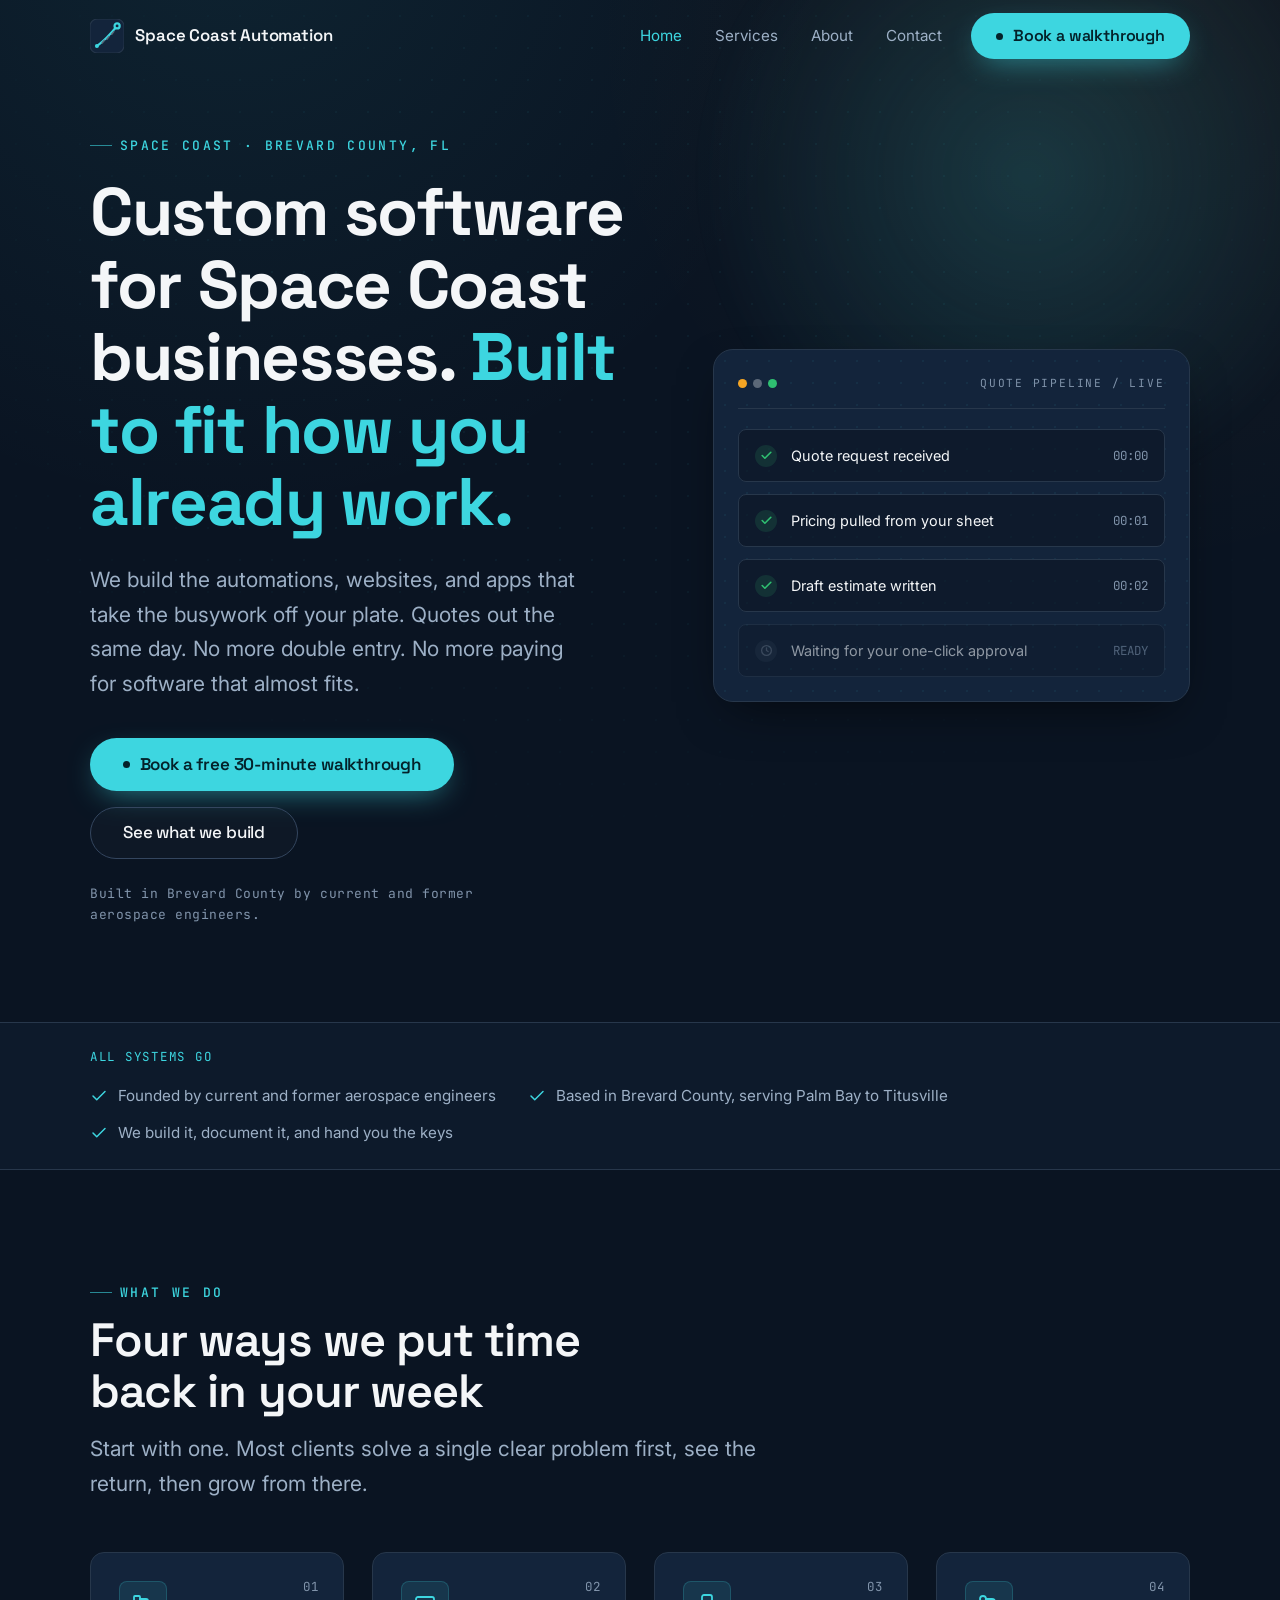
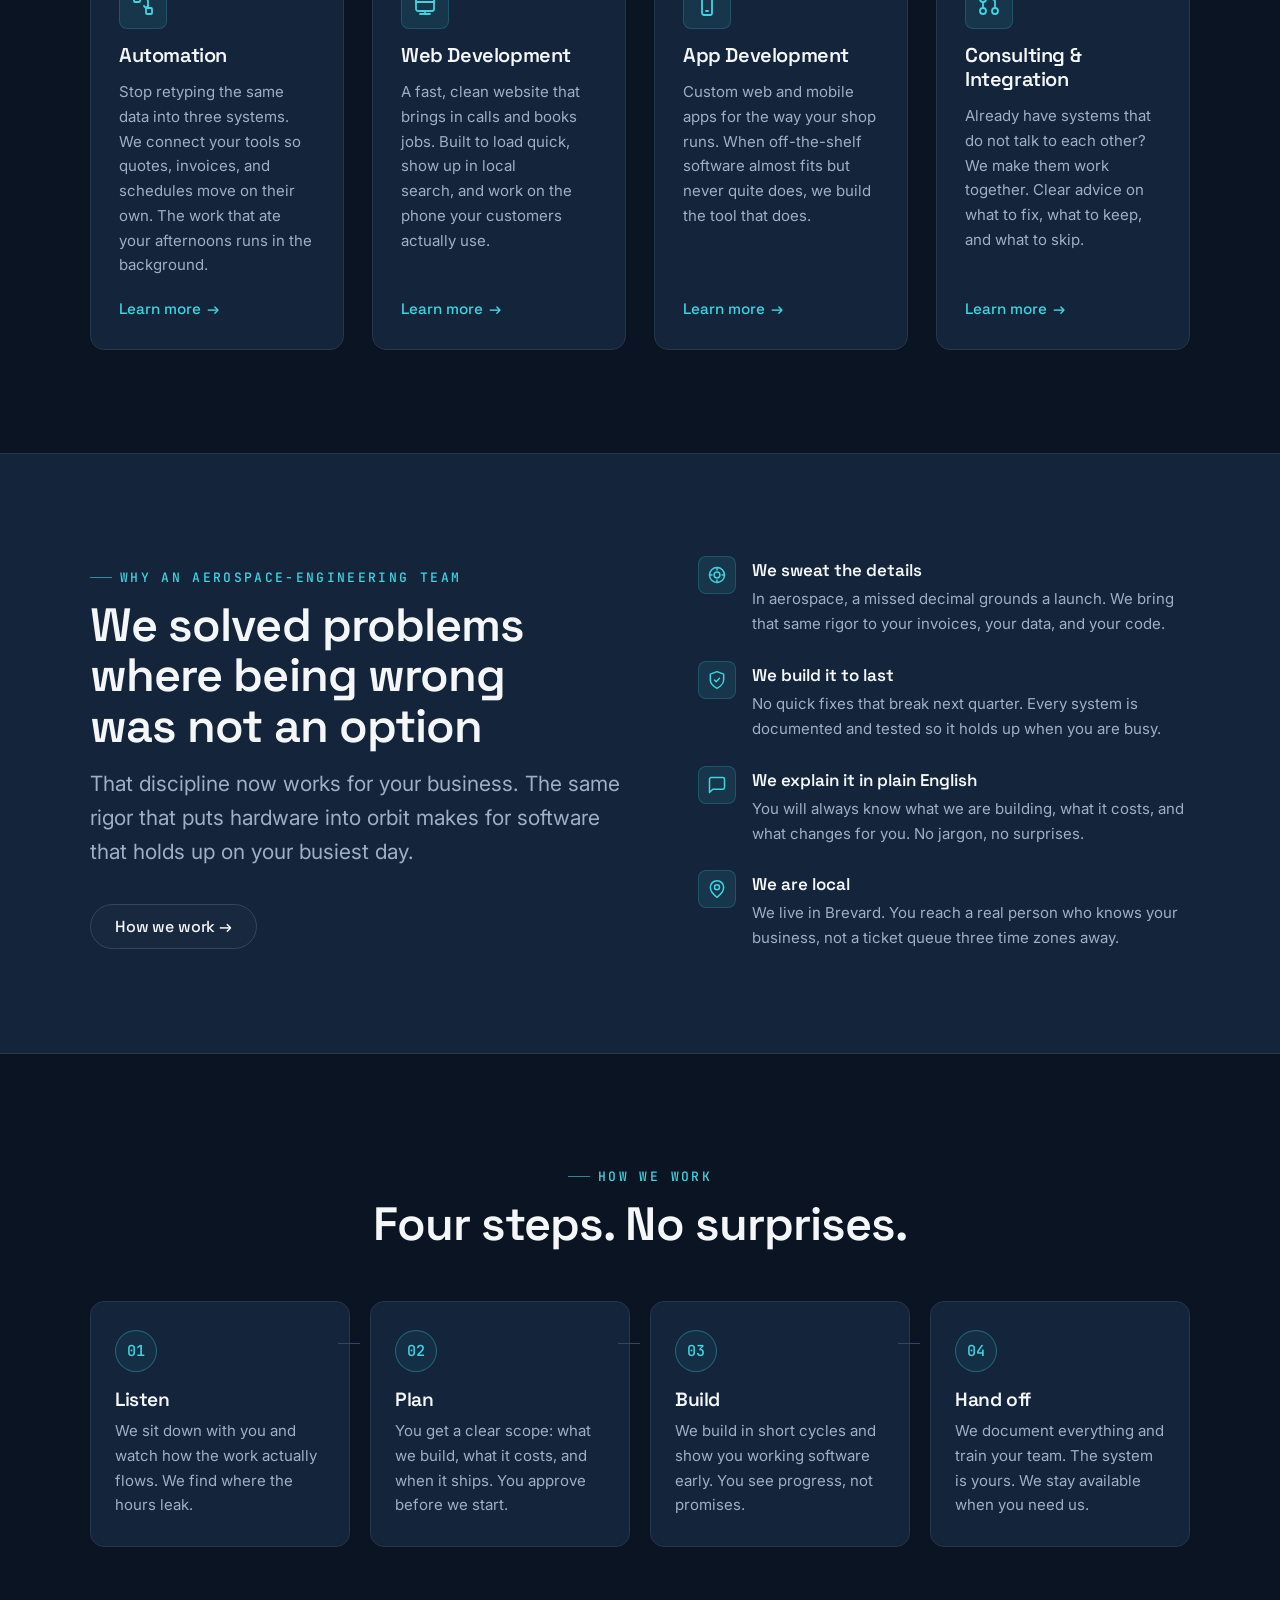
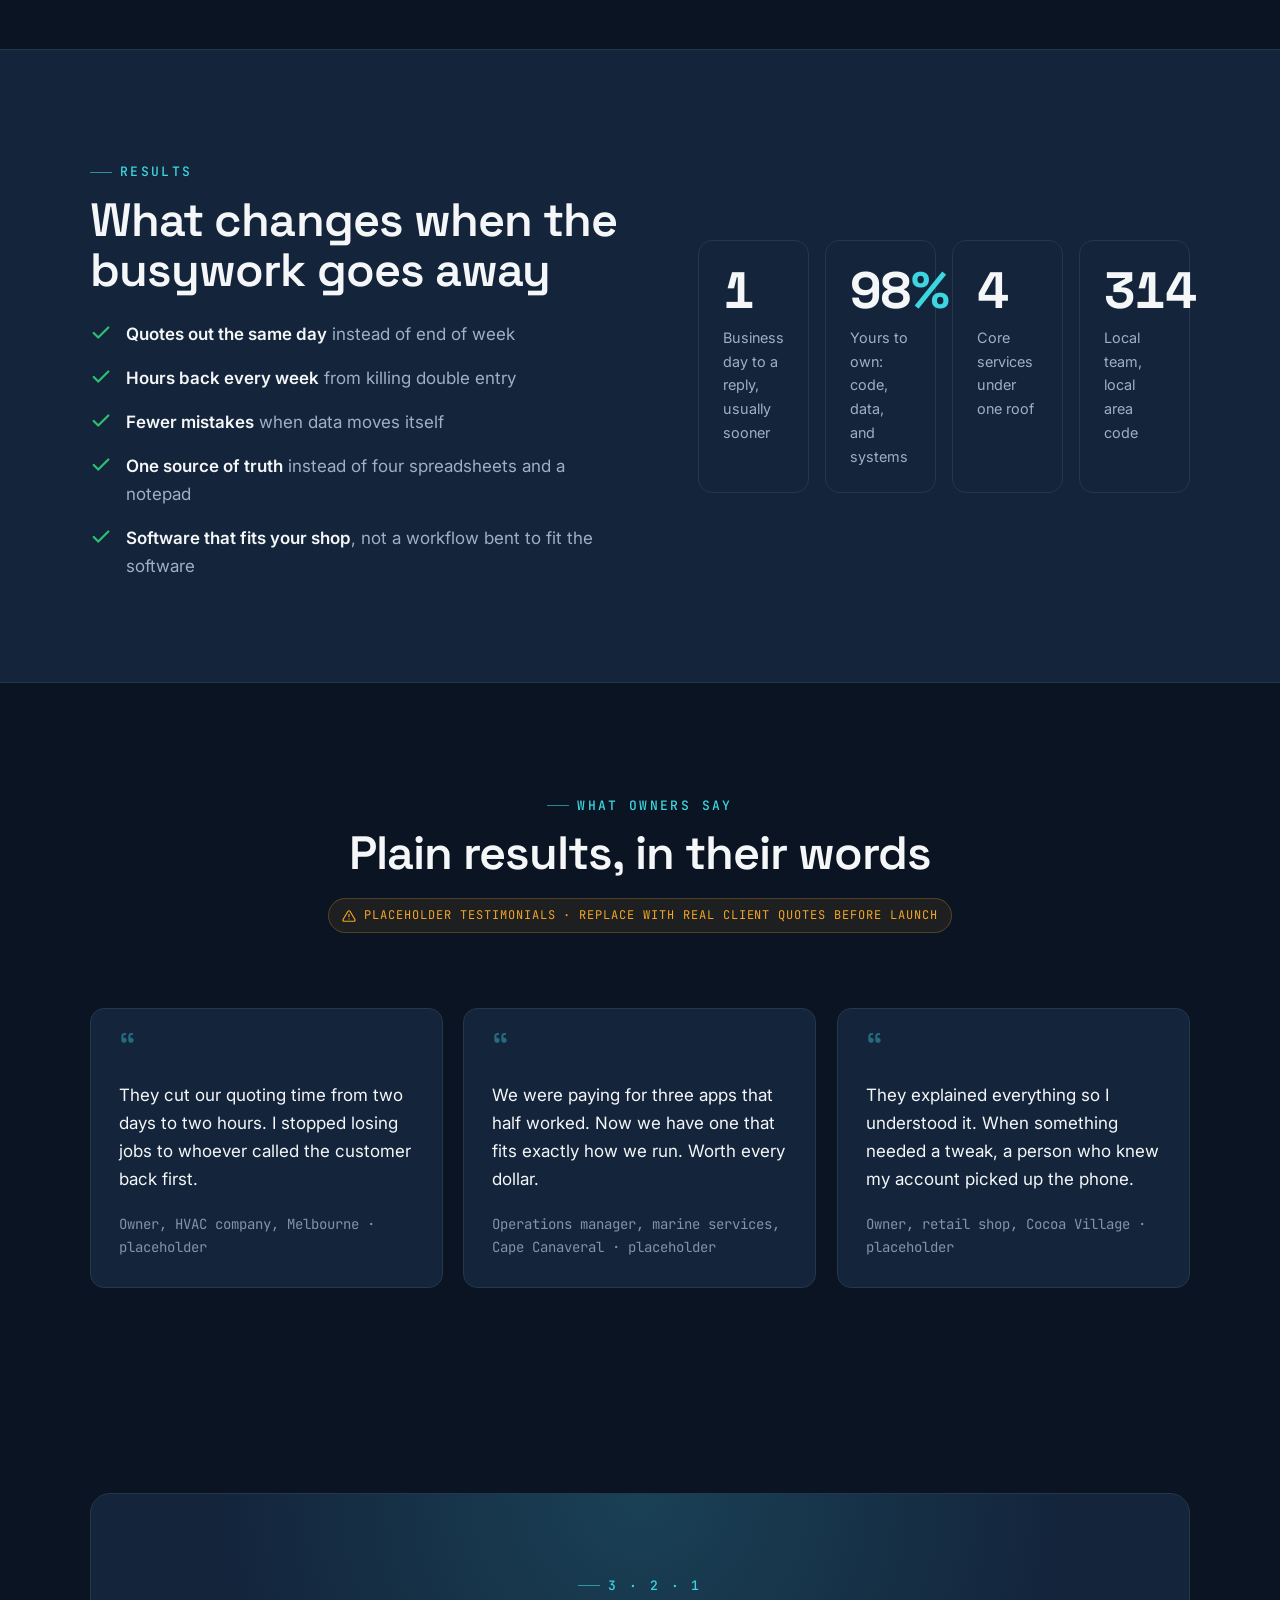
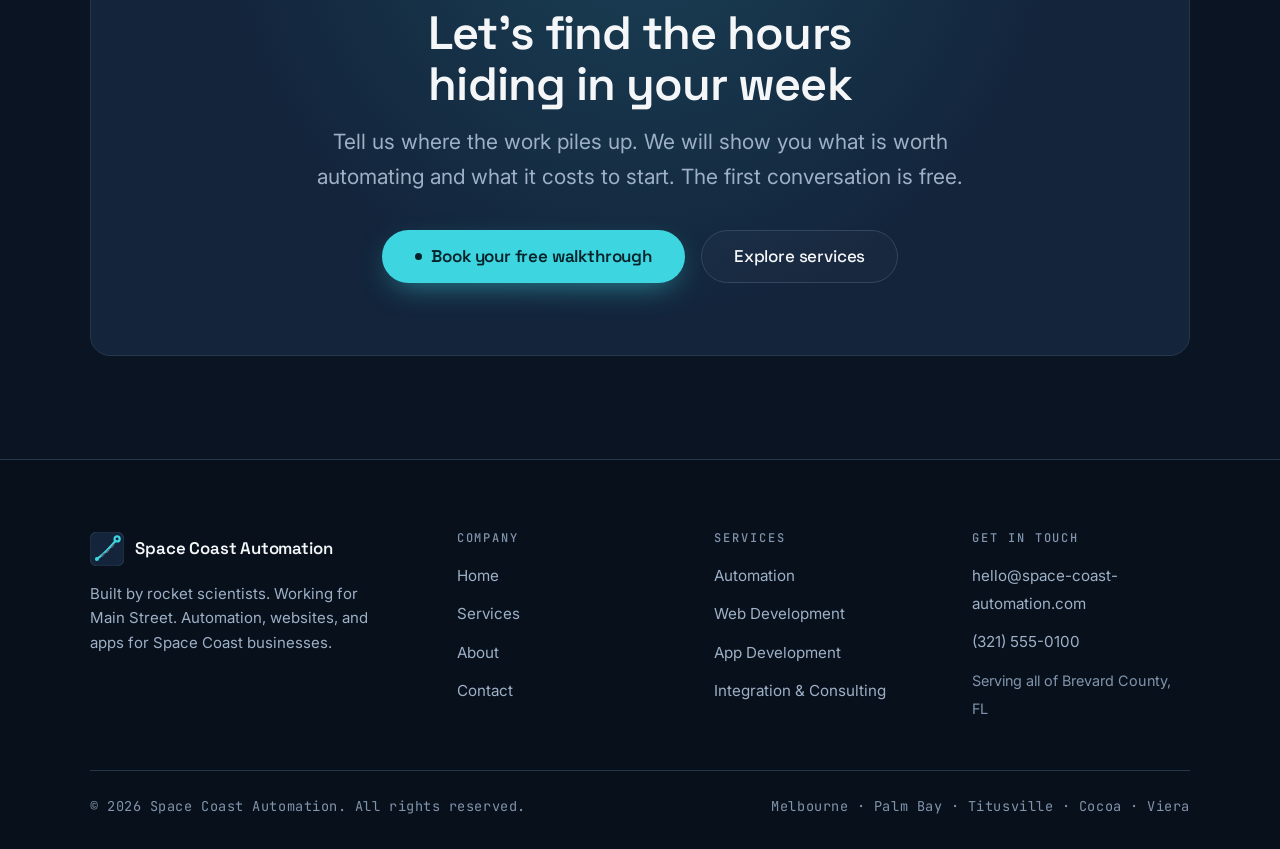
==== commit 6c38c3eb: "Update index.html" ====
--- a/index.html
+++ b/index.html
@@ -4,7 +4,7 @@
   <meta charset="UTF-8" />
   <meta name="viewport" content="width=device-width, initial-scale=1.0" />
   <title>Space Coast Automation | AI &amp; Web for Brevard County</title>
-  <meta name="description" content="Custom websites, apps, and AI business process automation for Space Coast small businesses. Built by rocket scientists, working for Main Street." />
+  <meta name="description" content="Custom websites, apps, and AI business process automation for Space Coast small businesses." />
   <link rel="canonical" href="https://space-coast-automation.com/" />
   <meta name="theme-color" content="#0a1422" />
 
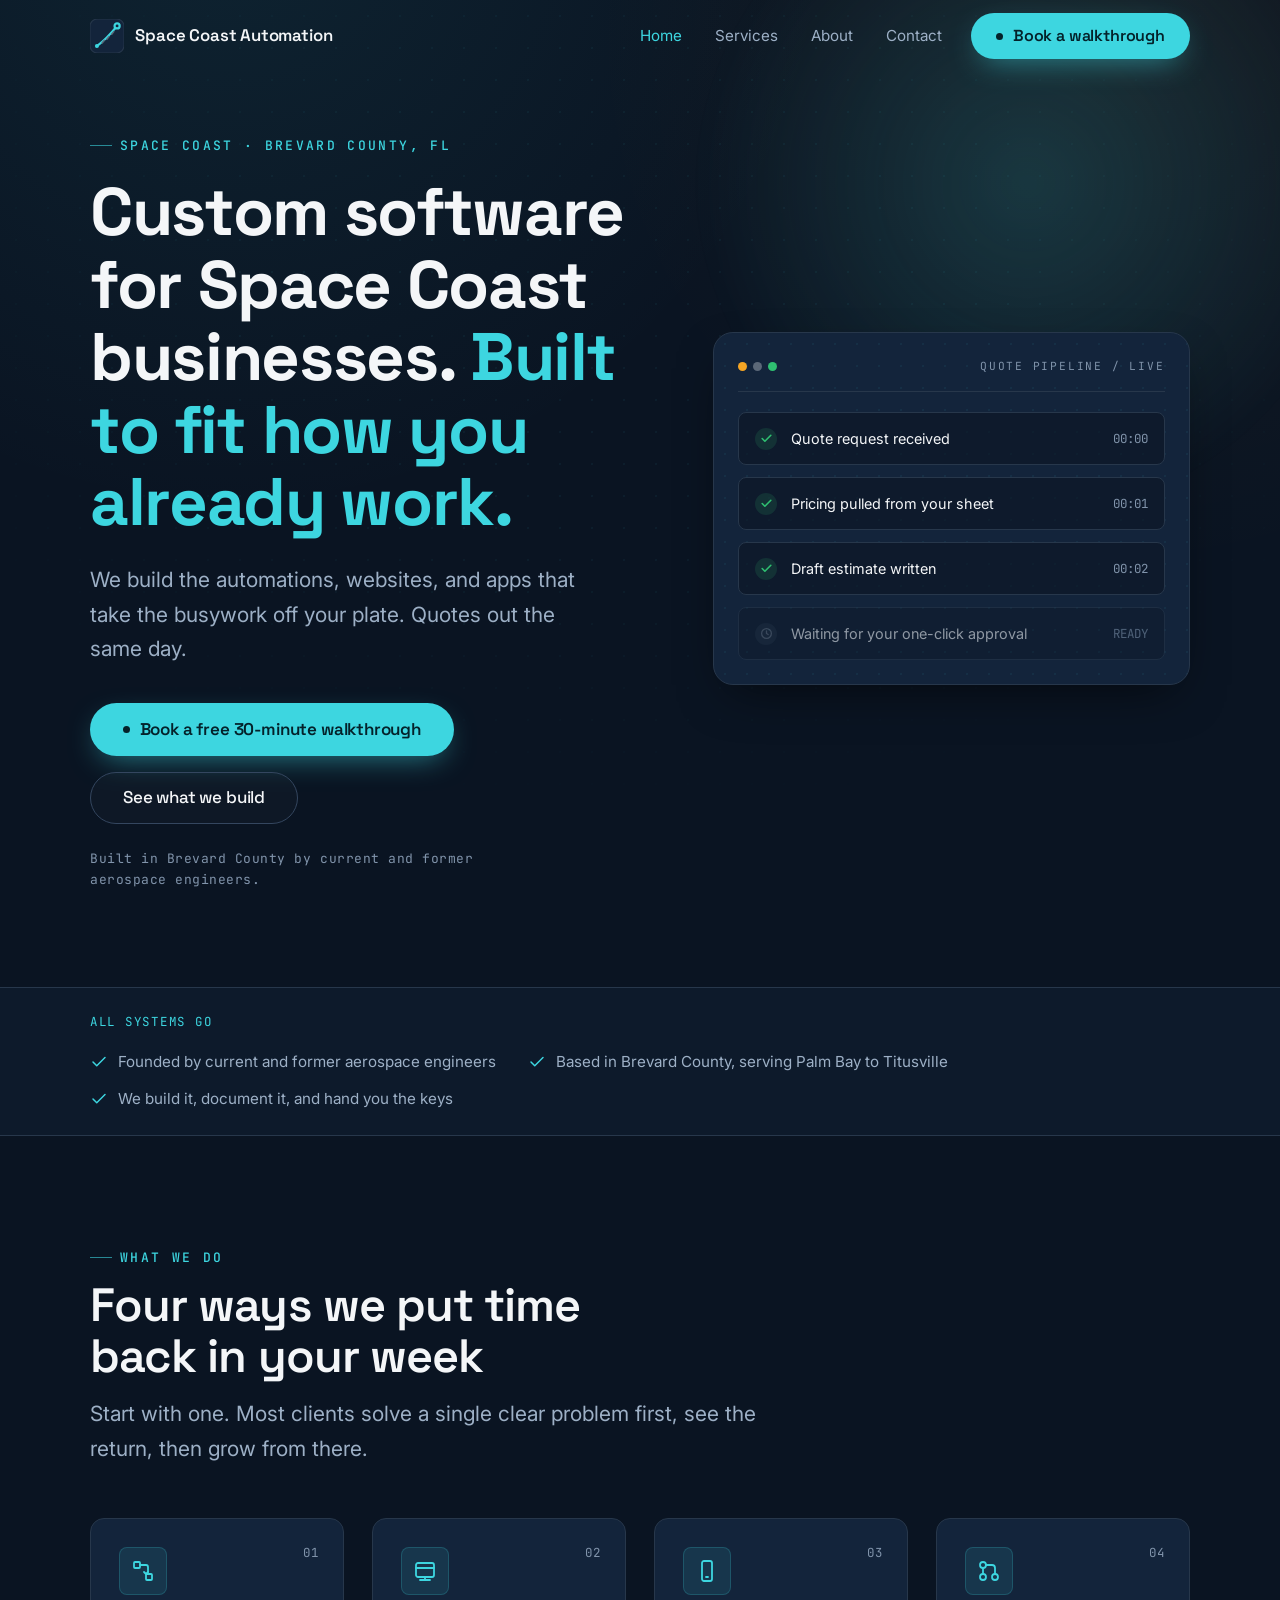
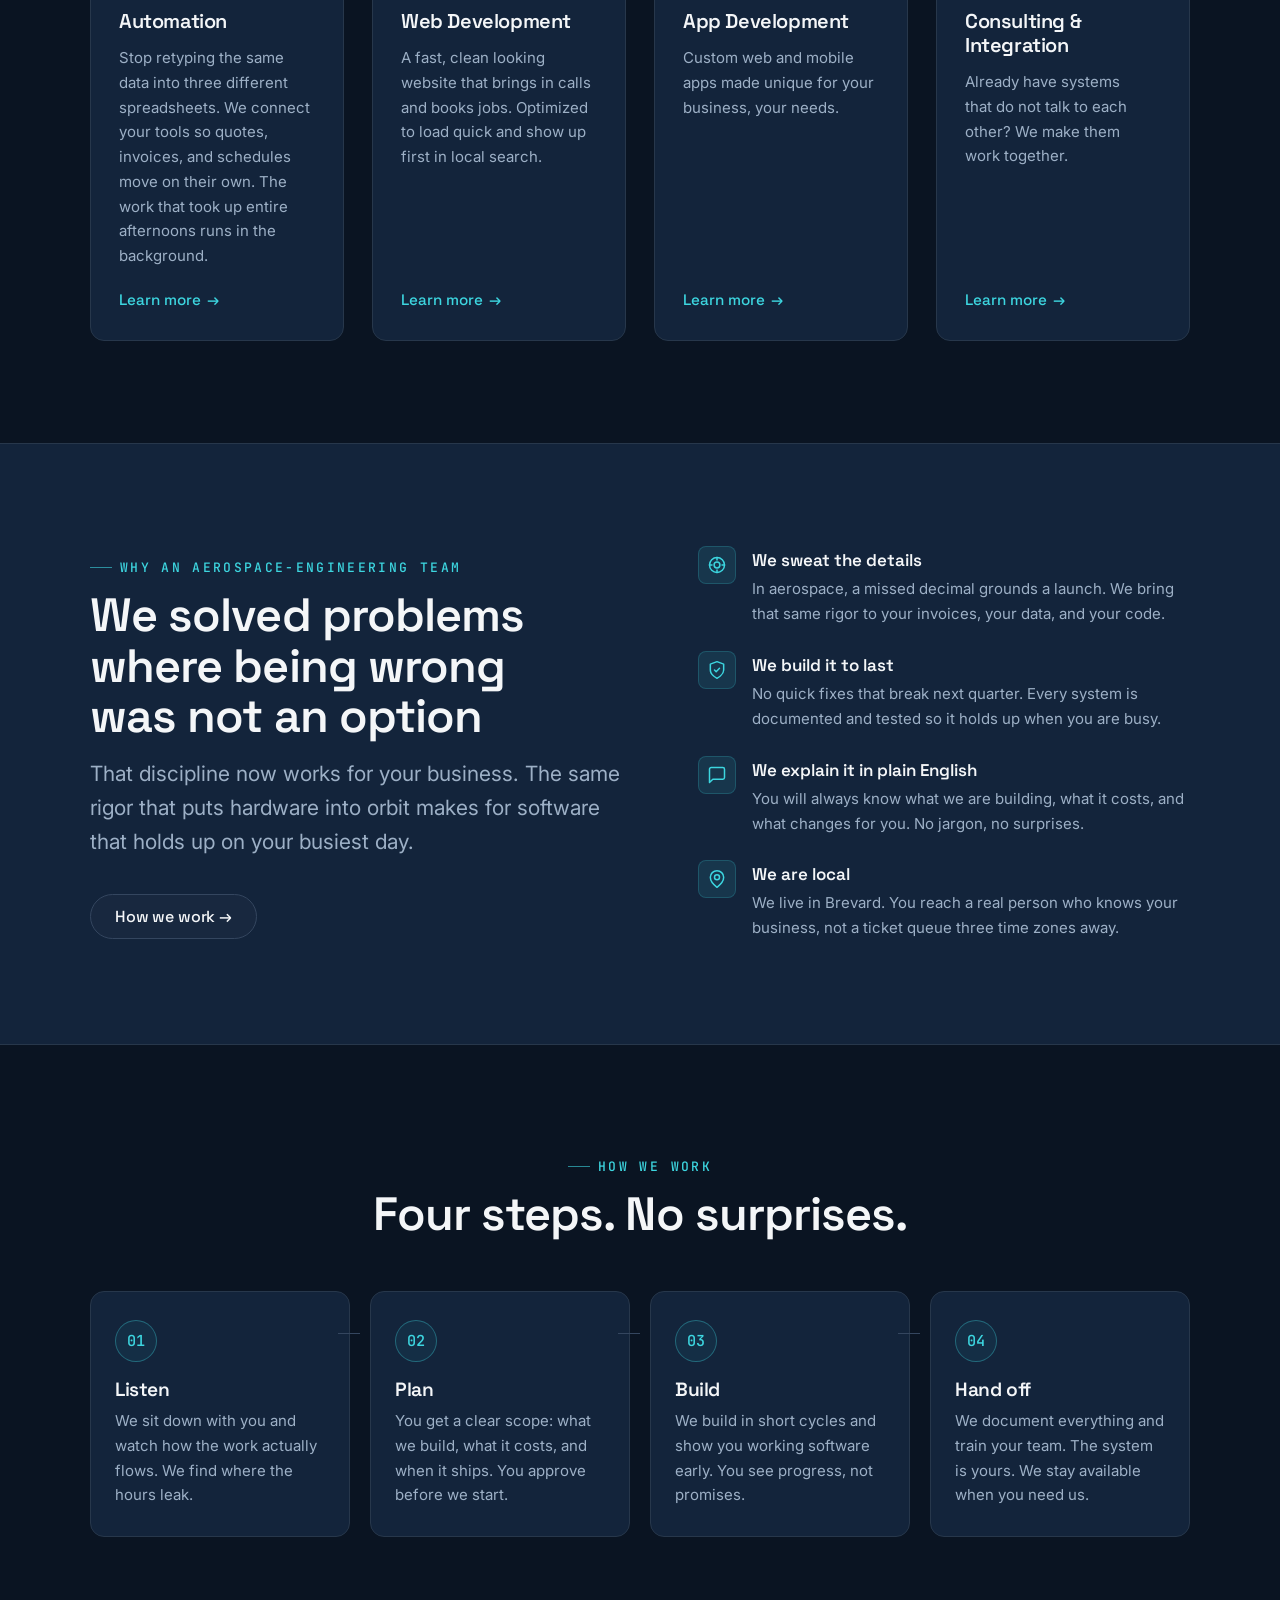
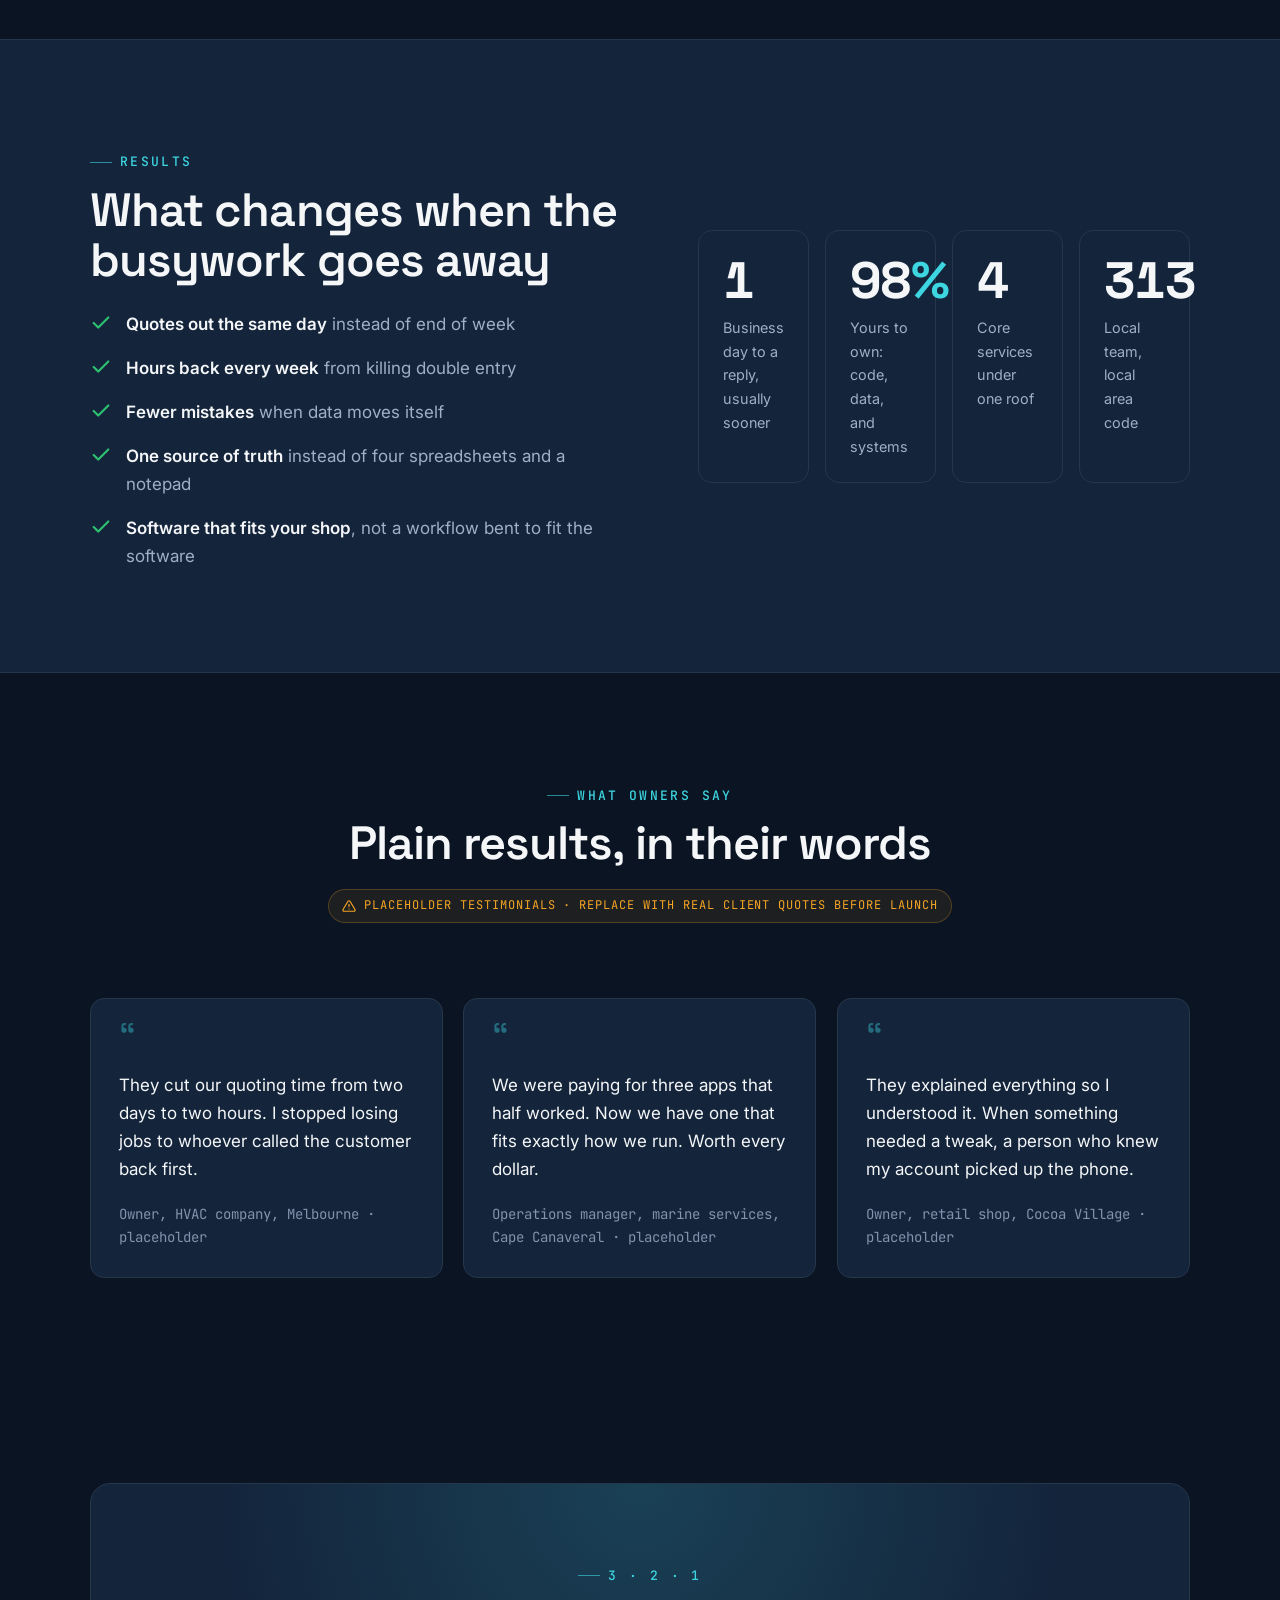
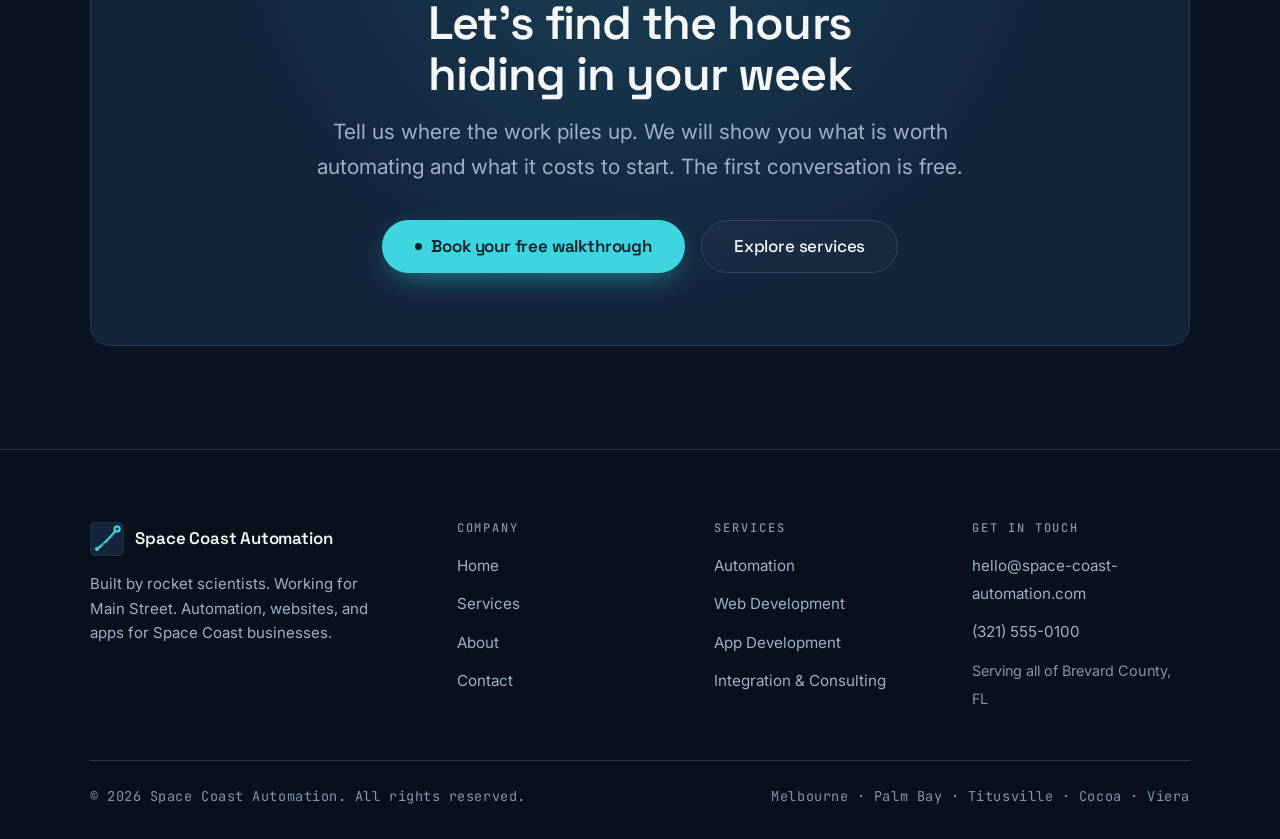
==== commit 9cb86554: "Update index.html" ====
--- a/index.html
+++ b/index.html
@@ -12,7 +12,7 @@
   <meta property="og:type" content="website" />
   <meta property="og:site_name" content="Space Coast Automation" />
   <meta property="og:title" content="Space Coast Automation: AI, Web &amp; App Development in Brevard County FL" />
-  <meta property="og:description" content="We build custom websites, mobile apps, and AI workflow automation for small businesses across the Space Coast. Built by rocket scientists. Working for Main Street." />
+  <meta property="og:description" content="We build custom websites, mobile apps, and AI workflow automation for small businesses across the Space Coast." />
   <meta property="og:url" content="https://space-coast-automation.com/" />
   <meta property="og:image" content="https://space-coast-automation.com/assets/img/og-default.png" />
   <meta property="og:image:width" content="1200" />
@@ -21,7 +21,7 @@
   <!-- Twitter -->
   <meta name="twitter:card" content="summary_large_image" />
   <meta name="twitter:title" content="Space Coast Automation: AI, Web &amp; App Development" />
-  <meta name="twitter:description" content="Custom websites, apps, and AI automation for Space Coast small businesses. Built by rocket scientists. Working for Main Street." />
+  <meta name="twitter:description" content="Custom websites, apps, and AI automation for Space Coast small businesses." />
   <meta name="twitter:image" content="https://space-coast-automation.com/assets/img/og-default.png" />
 
   <!-- Icons -->
@@ -38,7 +38,7 @@
   <link rel="stylesheet" href="/assets/css/styles.css" />
 
   <script type="application/ld+json">
-  {"@context":"https://schema.org","@type":"ProfessionalService","@id":"https://space-coast-automation.com/#organization","name":"Space Coast Automation","slogan":"Built by rocket scientists. Working for Main Street.","description":"Space Coast Automation builds custom websites, mobile and web apps, and AI-powered business process automation for small businesses across Brevard County, Florida.","url":"https://space-coast-automation.com/","logo":"https://space-coast-automation.com/assets/img/icon-512.png","image":"https://space-coast-automation.com/assets/img/og-default.png","email":"hello@space-coast-automation.com","priceRange":"$$","address":{"@type":"PostalAddress","addressLocality":"Melbourne","addressRegion":"FL","addressCountry":"US"},"geo":{"@type":"GeoCoordinates","latitude":"28.0836","longitude":"-80.6081"},"areaServed":[{"@type":"AdministrativeArea","name":"Space Coast"},{"@type":"AdministrativeArea","name":"Brevard County, Florida"},{"@type":"City","name":"Melbourne, FL"},{"@type":"City","name":"Palm Bay, FL"},{"@type":"City","name":"Titusville, FL"},{"@type":"City","name":"Cocoa, FL"},{"@type":"City","name":"Cocoa Beach, FL"},{"@type":"City","name":"Rockledge, FL"},{"@type":"City","name":"Viera, FL"},{"@type":"City","name":"West Melbourne, FL"},{"@type":"City","name":"Satellite Beach, FL"},{"@type":"City","name":"Merritt Island, FL"}],"knowsAbout":["Business process automation","AI automation","Workflow automation","Custom website design","Custom web application development","Mobile app development","AI integration for small business"],"hasOfferCatalog":{"@type":"OfferCatalog","name":"Automation and Development Services","itemListElement":[{"@type":"Offer","itemOffered":{"@type":"Service","name":"Business Process Automation","description":"AI and workflow automation to reduce manual data entry, automate invoicing and scheduling, and integrate CRM systems for Space Coast small businesses."}},{"@type":"Offer","itemOffered":{"@type":"Service","name":"Custom Website Design and Development","description":"Responsive, mobile-first custom website design and development for Brevard County businesses."}},{"@type":"Offer","itemOffered":{"@type":"Service","name":"Mobile and Web App Development","description":"Custom iOS, Android, and web application development for local Brevard County businesses."}},{"@type":"Offer","itemOffered":{"@type":"Service","name":"Systems Integration and Consulting","description":"Connecting the tools a business already runs and advising on buy-versus-build decisions."}}]}}
+  {"@context":"https://schema.org","@type":"ProfessionalService","@id":"https://space-coast-automation.com/#organization","name":"Space Coast Automation","description":"Space Coast Automation builds custom websites, mobile and web apps, and AI-powered business process automation for small businesses across Brevard County, Florida.","url":"https://space-coast-automation.com/","logo":"https://space-coast-automation.com/assets/img/icon-512.png","image":"https://space-coast-automation.com/assets/img/og-default.png","email":"hello@space-coast-automation.com","priceRange":"$$","address":{"@type":"PostalAddress","addressLocality":"Melbourne","addressRegion":"FL","addressCountry":"US"},"geo":{"@type":"GeoCoordinates","latitude":"28.0836","longitude":"-80.6081"},"areaServed":[{"@type":"AdministrativeArea","name":"Space Coast"},{"@type":"AdministrativeArea","name":"Brevard County, Florida"},{"@type":"City","name":"Melbourne, FL"},{"@type":"City","name":"Palm Bay, FL"},{"@type":"City","name":"Titusville, FL"},{"@type":"City","name":"Cocoa, FL"},{"@type":"City","name":"Cocoa Beach, FL"},{"@type":"City","name":"Rockledge, FL"},{"@type":"City","name":"Viera, FL"},{"@type":"City","name":"West Melbourne, FL"},{"@type":"City","name":"Satellite Beach, FL"},{"@type":"City","name":"Merritt Island, FL"}],"knowsAbout":["Business process automation","AI automation","Workflow automation","Custom website design","Custom web application development","Mobile app development","AI integration for small business"],"hasOfferCatalog":{"@type":"OfferCatalog","name":"Automation and Development Services","itemListElement":[{"@type":"Offer","itemOffered":{"@type":"Service","name":"Business Process Automation","description":"AI and workflow automation to reduce manual data entry, automate invoicing and scheduling, and integrate CRM systems for Space Coast small businesses."}},{"@type":"Offer","itemOffered":{"@type":"Service","name":"Custom Website Design and Development","description":"Responsive, mobile-first custom website design and development for Brevard County businesses."}},{"@type":"Offer","itemOffered":{"@type":"Service","name":"Mobile and Web App Development","description":"Custom iOS, Android, and web application development for local Brevard County businesses."}},{"@type":"Offer","itemOffered":{"@type":"Service","name":"Systems Integration and Consulting","description":"Connecting the tools a business already runs and advising on buy-versus-build decisions."}}]}}
   </script>
 </head>
 <body>
@@ -91,7 +91,7 @@
           <div class="hero__copy">
             <span class="eyebrow reveal">Space Coast &middot; Brevard County, FL</span>
             <h1 class="hero__title reveal" data-delay="1">Custom software for Space Coast businesses. <span class="accent">Built to fit how you already work.</span></h1>
-            <p class="hero__subtitle reveal" data-delay="2">We build the automations, websites, and apps that take the busywork off your plate. Quotes out the same day. No more double entry. No more paying for software that almost fits.</p>
+            <p class="hero__subtitle reveal" data-delay="2">We build the automations, websites, and apps that take the busywork off your plate. Quotes out the same day.</p>
             <div class="hero__actions reveal" data-delay="2">
               <a class="btn btn--primary btn--lg" href="/contact/"><span class="dot" aria-hidden="true"></span>Book a free 30-minute walkthrough</a>
               <a class="btn btn--secondary btn--lg" href="/services/">See what we build</a>
@@ -161,7 +161,7 @@
             <span class="card__num mono">01</span>
             <span class="card__icon" aria-hidden="true"><svg viewBox="0 0 24 24" fill="none" stroke="currentColor" stroke-width="1.8" stroke-linecap="round" stroke-linejoin="round"><rect x="3" y="3" width="6" height="6" rx="1" /><rect x="15" y="15" width="6" height="6" rx="1" /><path d="M9 6h6a2 2 0 0 1 2 2v5" /><path d="m13 13 2 2 2-2" /></svg></span>
             <h3 class="card__title">Automation</h3>
-            <p class="card__text">Stop retyping the same data into three systems. We connect your tools so quotes, invoices, and schedules move on their own. The work that ate your afternoons runs in the background.</p>
+            <p class="card__text">Stop retyping the same data into three different spreadsheets. We connect your tools so quotes, invoices, and schedules move on their own. The work that took up entire afternoons runs in the background.</p>
             <a class="card__link" href="/services/#automation">Learn more <span class="arrow" aria-hidden="true">&rarr;</span></a>
           </article>
 
@@ -169,7 +169,7 @@
             <span class="card__num mono">02</span>
             <span class="card__icon" aria-hidden="true"><svg viewBox="0 0 24 24" fill="none" stroke="currentColor" stroke-width="1.8" stroke-linecap="round" stroke-linejoin="round"><rect x="3" y="4" width="18" height="14" rx="2" /><path d="M3 9h18M7 21h10M12 18v3" /></svg></span>
             <h3 class="card__title">Web Development</h3>
-            <p class="card__text">A fast, clean website that brings in calls and books jobs. Built to load quick, show up in local search, and work on the phone your customers actually use.</p>
+            <p class="card__text">A fast, clean looking website that brings in calls and books jobs. Optimized to load quick and show up first in local search.</p>
             <a class="card__link" href="/services/#web">Learn more <span class="arrow" aria-hidden="true">&rarr;</span></a>
           </article>
 
@@ -177,7 +177,7 @@
             <span class="card__num mono">03</span>
             <span class="card__icon" aria-hidden="true"><svg viewBox="0 0 24 24" fill="none" stroke="currentColor" stroke-width="1.8" stroke-linecap="round" stroke-linejoin="round"><rect x="7" y="2" width="10" height="20" rx="2" /><path d="M11 18h2" /></svg></span>
             <h3 class="card__title">App Development</h3>
-            <p class="card__text">Custom web and mobile apps for the way your shop runs. When off-the-shelf software almost fits but never quite does, we build the tool that does.</p>
+            <p class="card__text">Custom web and mobile apps made unique for your business, your needs.</p>
             <a class="card__link" href="/services/#apps">Learn more <span class="arrow" aria-hidden="true">&rarr;</span></a>
           </article>
 
@@ -185,7 +185,7 @@
             <span class="card__num mono">04</span>
             <span class="card__icon" aria-hidden="true"><svg viewBox="0 0 24 24" fill="none" stroke="currentColor" stroke-width="1.8" stroke-linecap="round" stroke-linejoin="round"><circle cx="6" cy="6" r="3" /><circle cx="18" cy="18" r="3" /><circle cx="6" cy="18" r="3" /><path d="M9 6h6a3 3 0 0 1 3 3v6M6 9v6" /></svg></span>
             <h3 class="card__title">Consulting &amp; Integration</h3>
-            <p class="card__text">Already have systems that do not talk to each other? We make them work together. Clear advice on what to fix, what to keep, and what to skip.</p>
+            <p class="card__text">Already have systems that do not talk to each other? We make them work together.</p>
             <a class="card__link" href="/services/#integration">Learn more <span class="arrow" aria-hidden="true">&rarr;</span></a>
           </article>
         </div>
--- a/assets/css/styles.css
+++ b/assets/css/styles.css
@@ -1563,54 +1563,6 @@
   color: var(--systems-green);
 }
 
-/* Team */
-.team {
-  display: grid;
-  grid-template-columns: repeat(3, minmax(0, 1fr));
-  gap: 1.25rem;
-}
-
-.member {
-  padding: 1.5rem;
-  background: var(--bg-elevated);
-  border: 1px solid var(--border);
-  border-radius: var(--radius);
-  text-align: center;
-}
-
-.member__avatar {
-  width: 76px;
-  height: 76px;
-  margin: 0 auto 1rem;
-  display: grid;
-  place-items: center;
-  border-radius: 50%;
-  background: rgba(61, 214, 224, 0.08);
-  border: 1px solid var(--border);
-  color: var(--accent);
-  font-family: var(--font-display);
-  font-weight: 600;
-  font-size: 1.5rem;
-}
-
-.member__name {
-  font-size: 1.1rem;
-  margin-bottom: 0.2rem;
-}
-
-.member__role {
-  font-family: var(--font-mono);
-  font-size: 0.78rem;
-  letter-spacing: 0.06em;
-  color: var(--accent);
-  margin-bottom: 0.75rem;
-}
-
-.member__bio {
-  color: var(--text-muted);
-  font-size: 0.9rem;
-}
-
 /* Anchor nav for services */
 .anchor-nav {
   display: flex;
@@ -1774,12 +1726,6 @@
 
   .quotes {
     grid-template-columns: 1fr;
-  }
-
-  .team {
-    grid-template-columns: 1fr;
-    max-width: 420px;
-    margin-inline: auto;
   }
 
   .contact-grid {
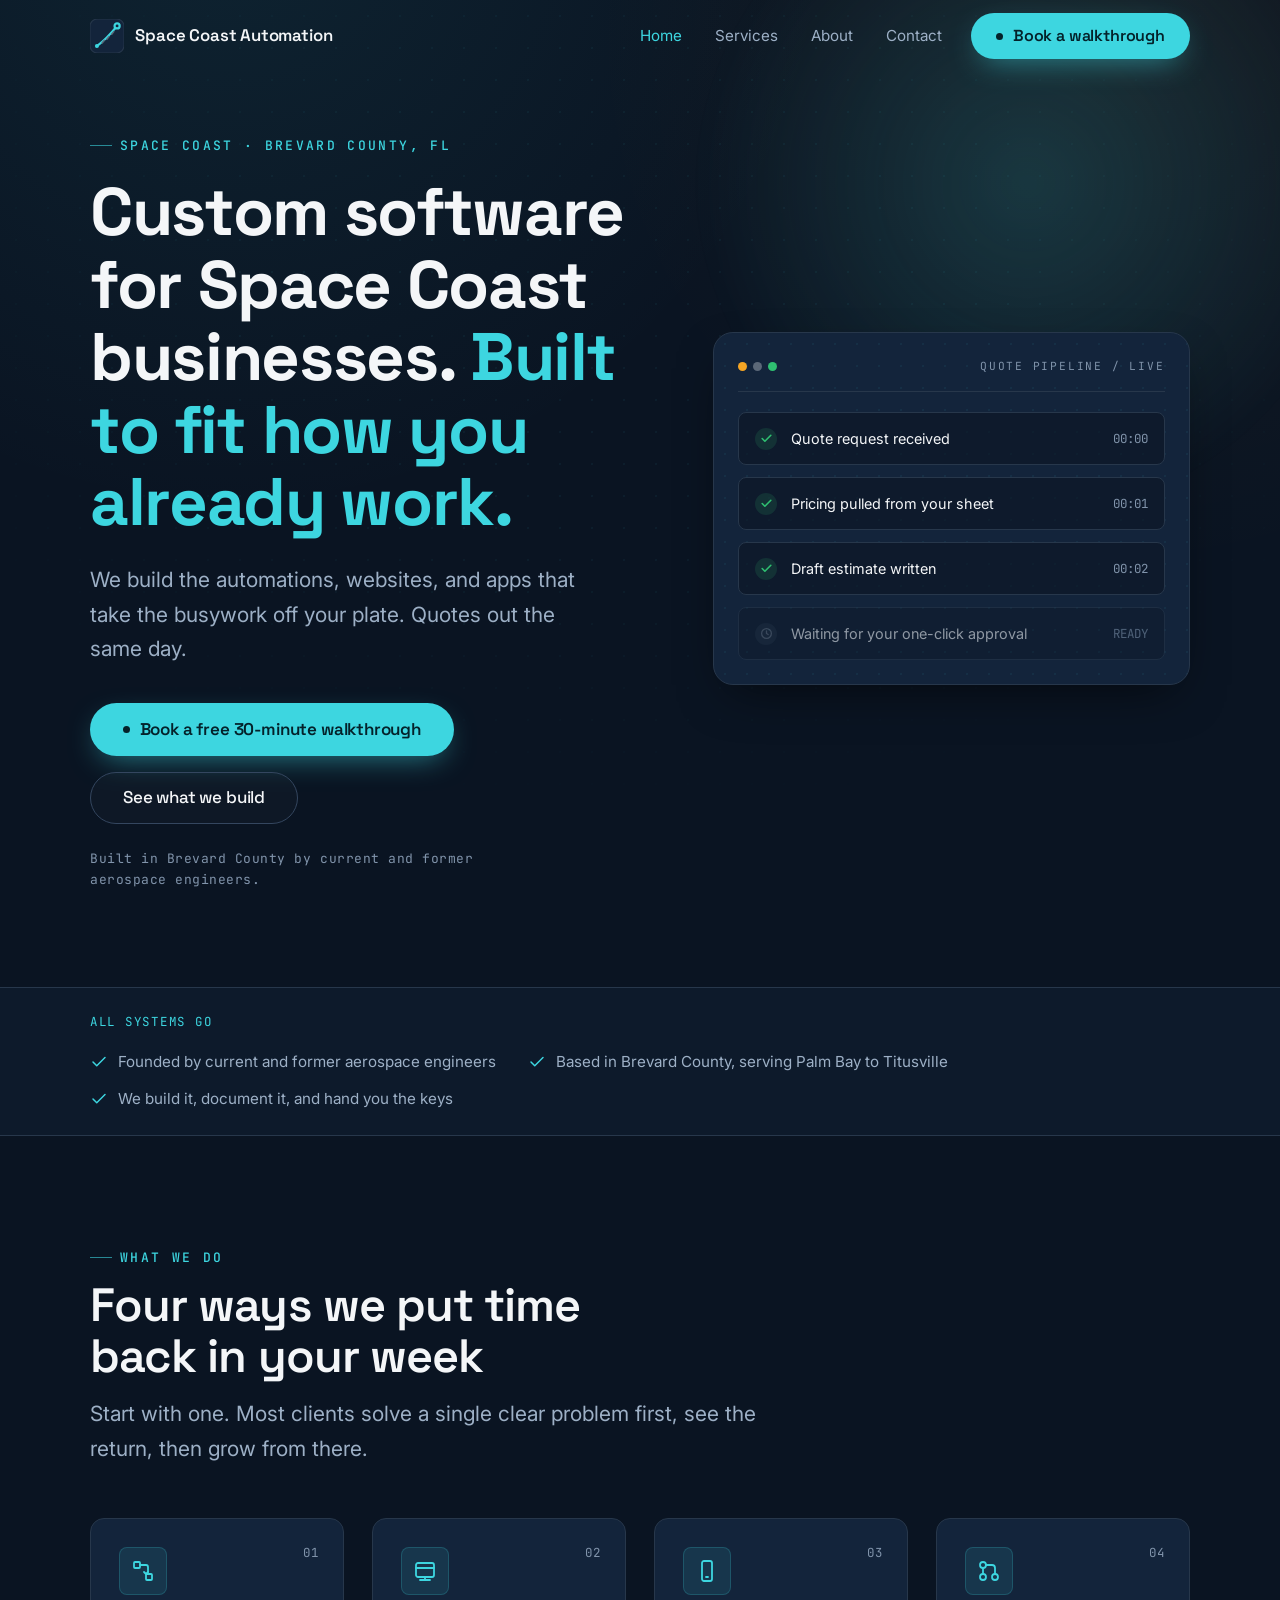
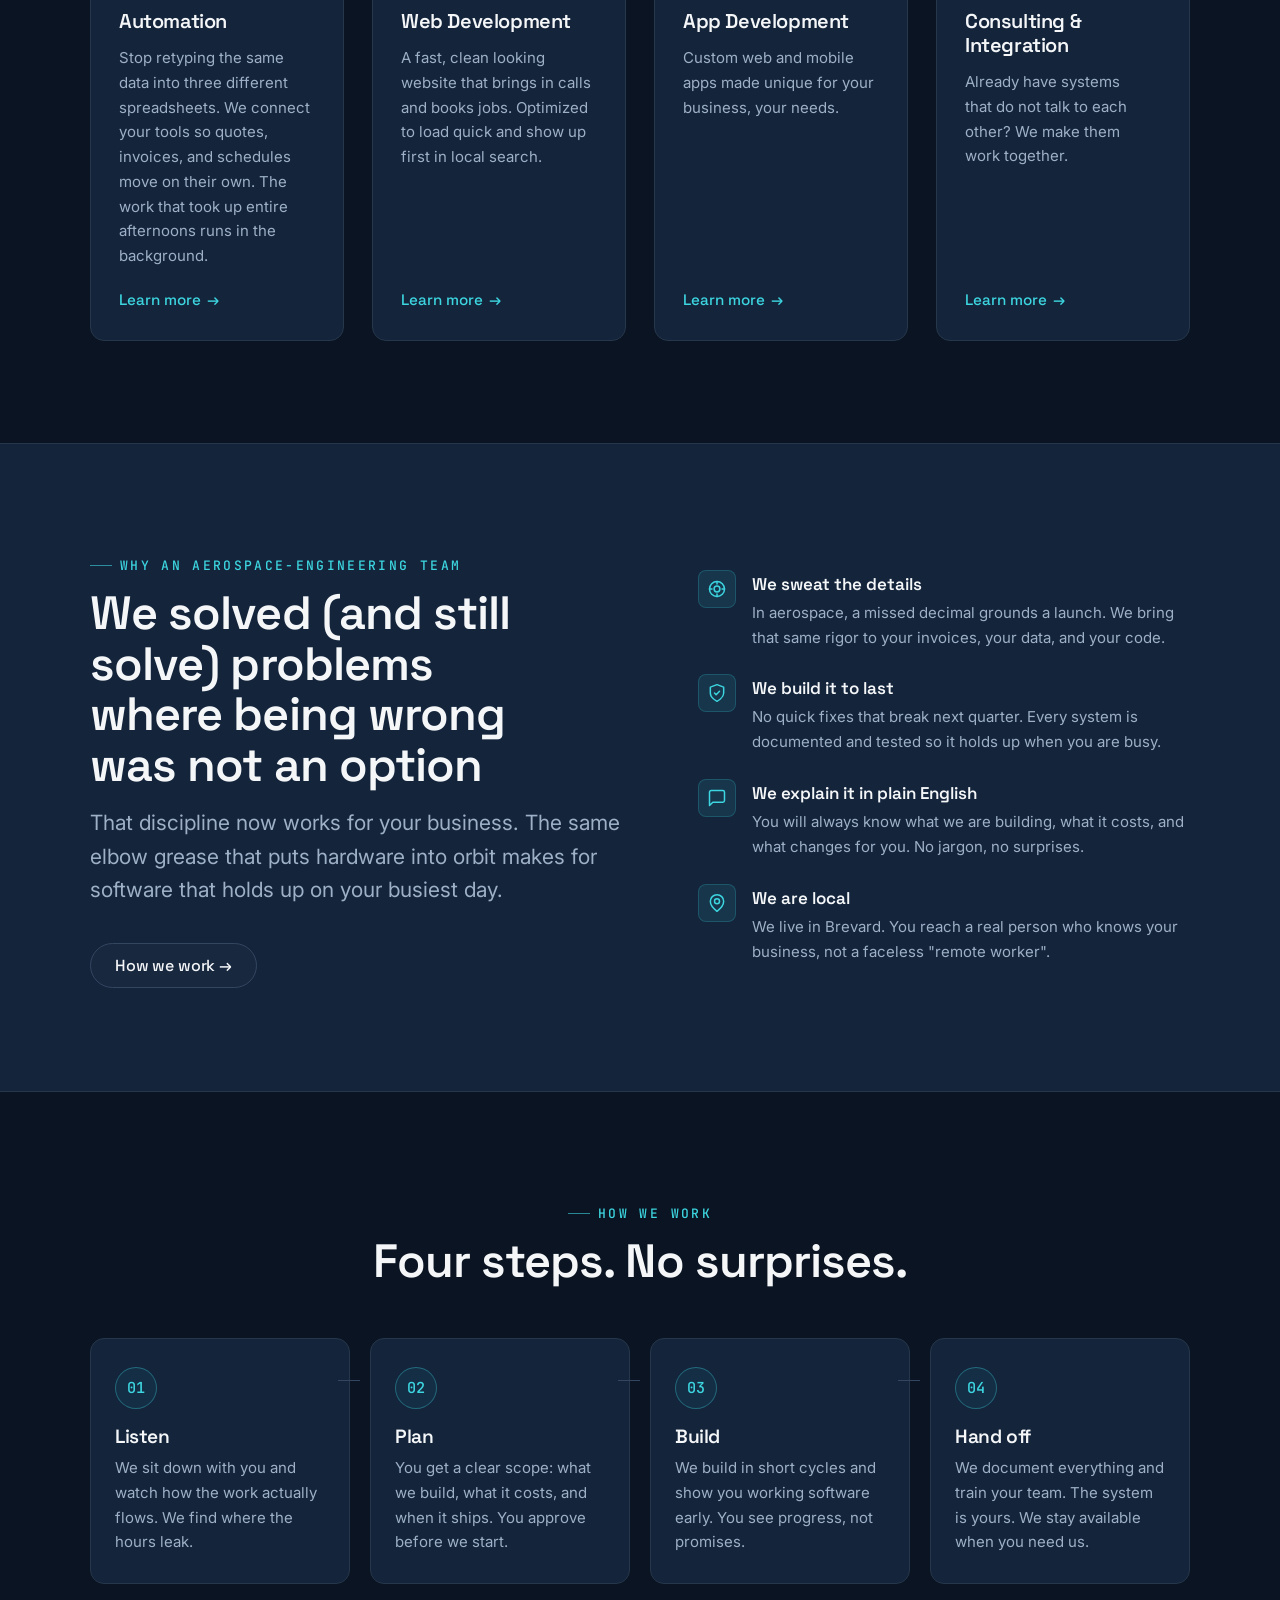
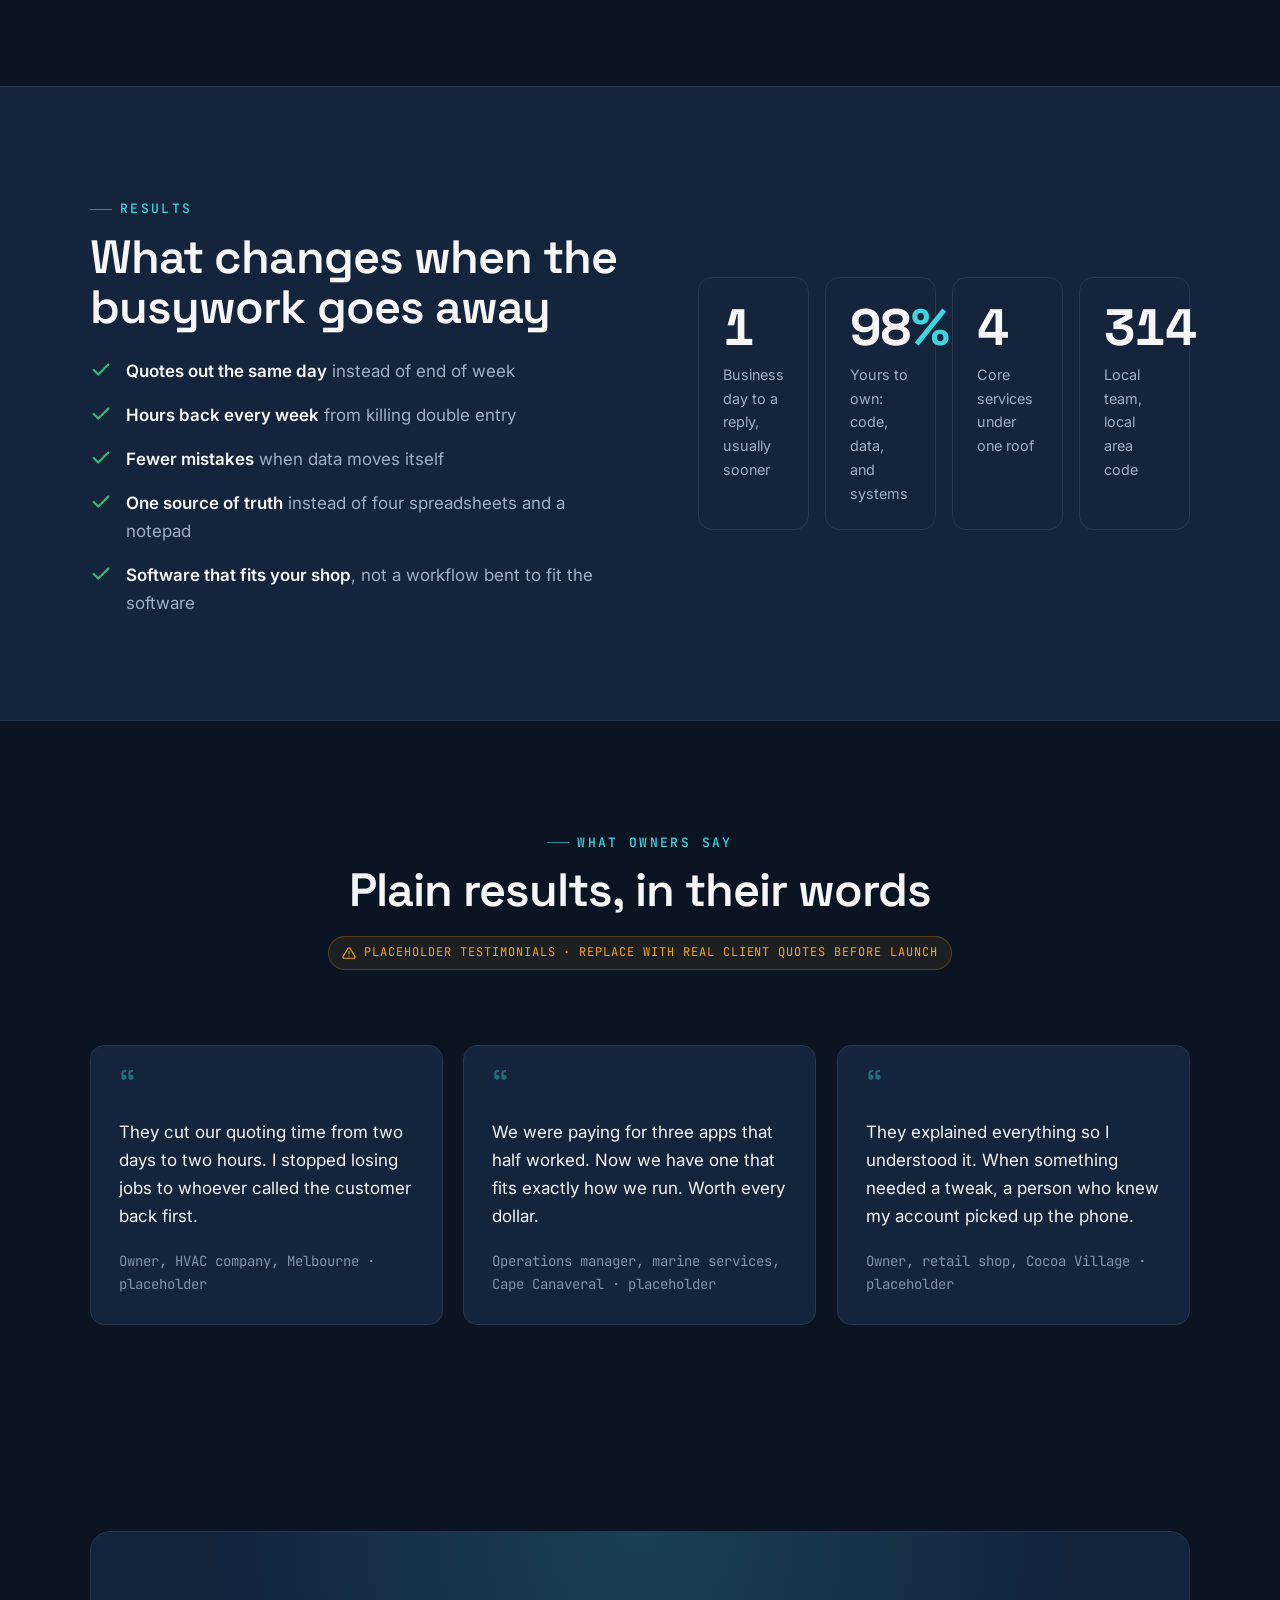
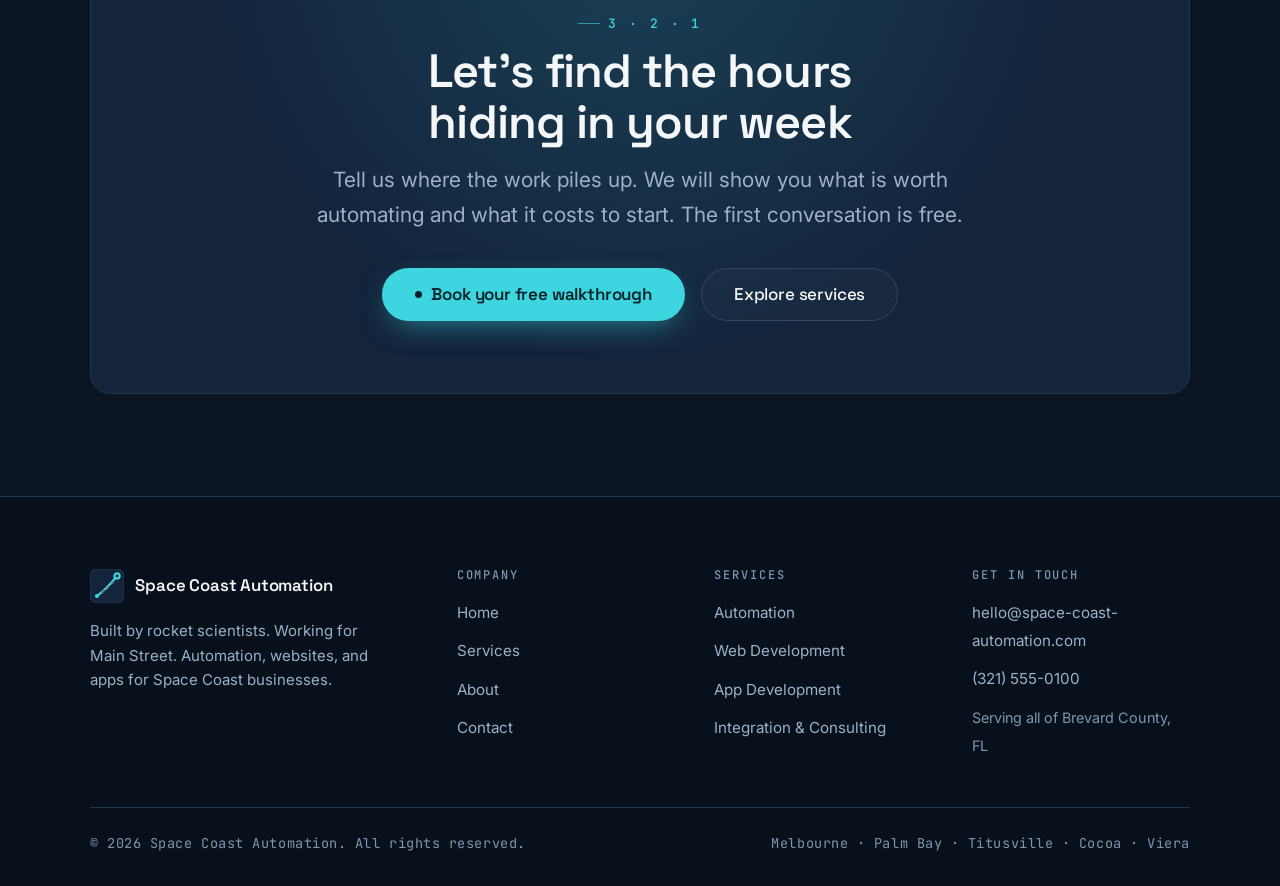
==== commit a6424c4a: "Update index.html" ====
--- a/index.html
+++ b/index.html
@@ -198,8 +198,8 @@
         <div class="split">
           <div>
             <span class="eyebrow">Why an aerospace-engineering team</span>
-            <h2 class="section__title" style="margin-top:0.75rem">We solved problems where being wrong was not an option</h2>
-            <p class="lead" style="margin-top:1rem">That discipline now works for your business. The same rigor that puts hardware into orbit makes for software that holds up on your busiest day.</p>
+            <h2 class="section__title" style="margin-top:0.75rem">We solved (and still solve) problems where being wrong was not an option</h2>
+            <p class="lead" style="margin-top:1rem">That discipline now works for your business. The same elbow grease that puts hardware into orbit makes for software that holds up on your busiest day.</p>
             <div class="hero__actions">
               <a class="btn btn--secondary" href="/about/">How we work &rarr;</a>
             </div>
@@ -230,7 +230,7 @@
               <span class="feature__icon" aria-hidden="true"><svg viewBox="0 0 24 24" fill="none" stroke="currentColor" stroke-width="1.8" stroke-linecap="round" stroke-linejoin="round"><path d="M20 10c0 6-8 12-8 12s-8-6-8-12a8 8 0 0 1 16 0Z" /><circle cx="12" cy="10" r="3" /></svg></span>
               <div>
                 <p class="feature__title">We are local</p>
-                <p class="feature__text">We live in Brevard. You reach a real person who knows your business, not a ticket queue three time zones away.</p>
+                <p class="feature__text">We live in Brevard. You reach a real person who knows your business, not a faceless "remote worker".</p>
               </div>
             </div>
           </div>
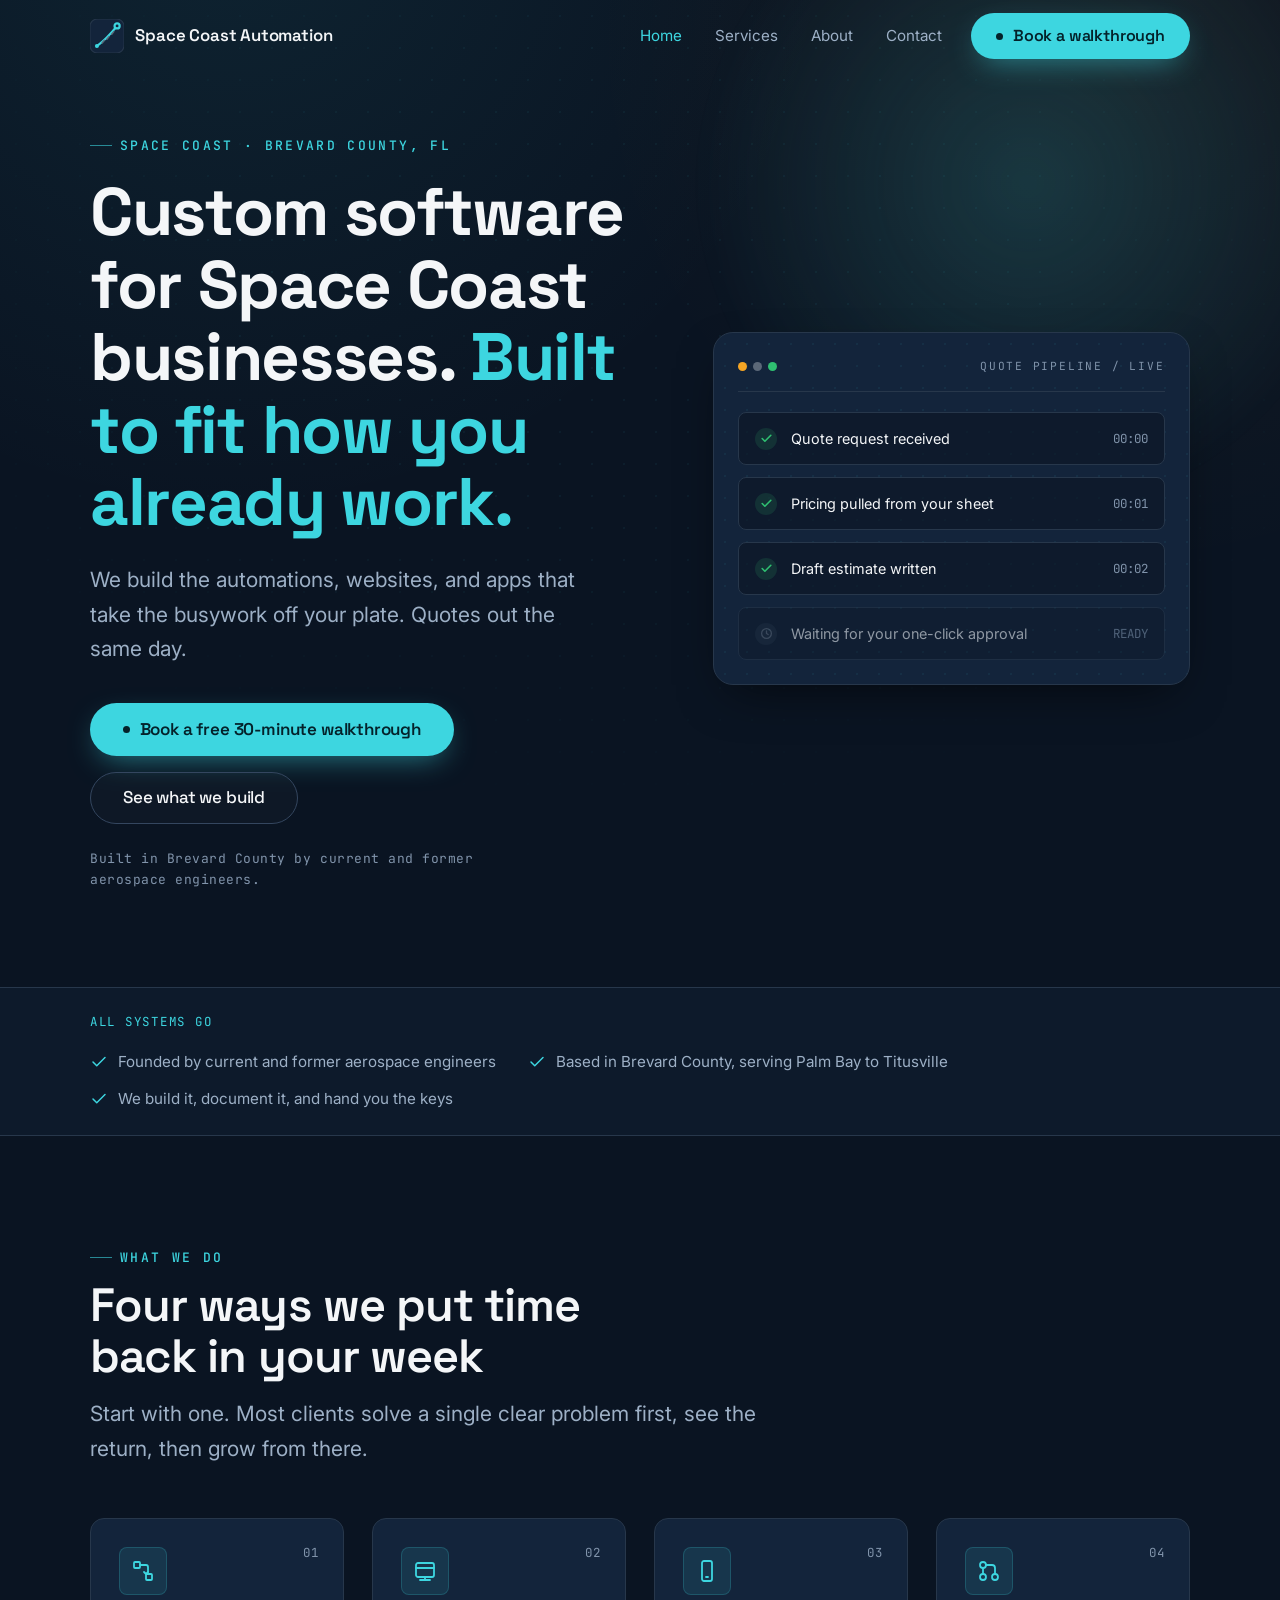
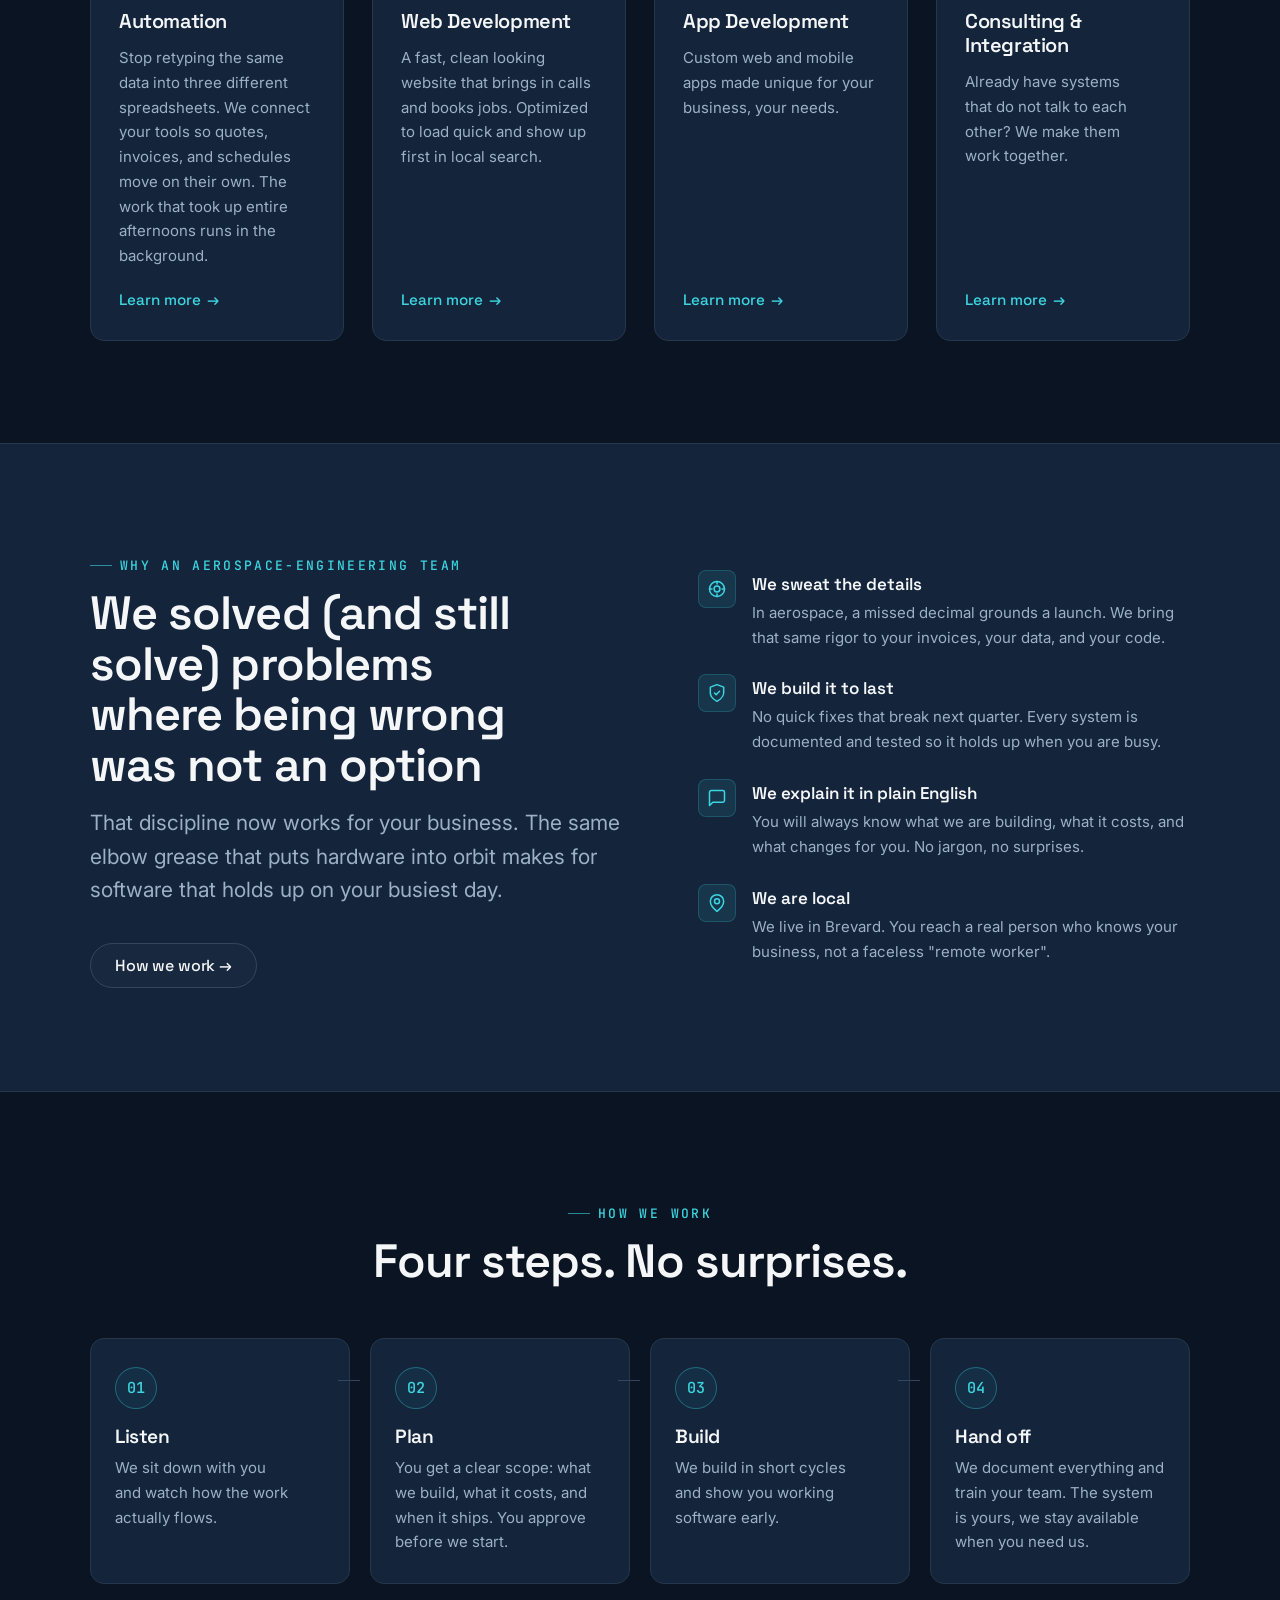
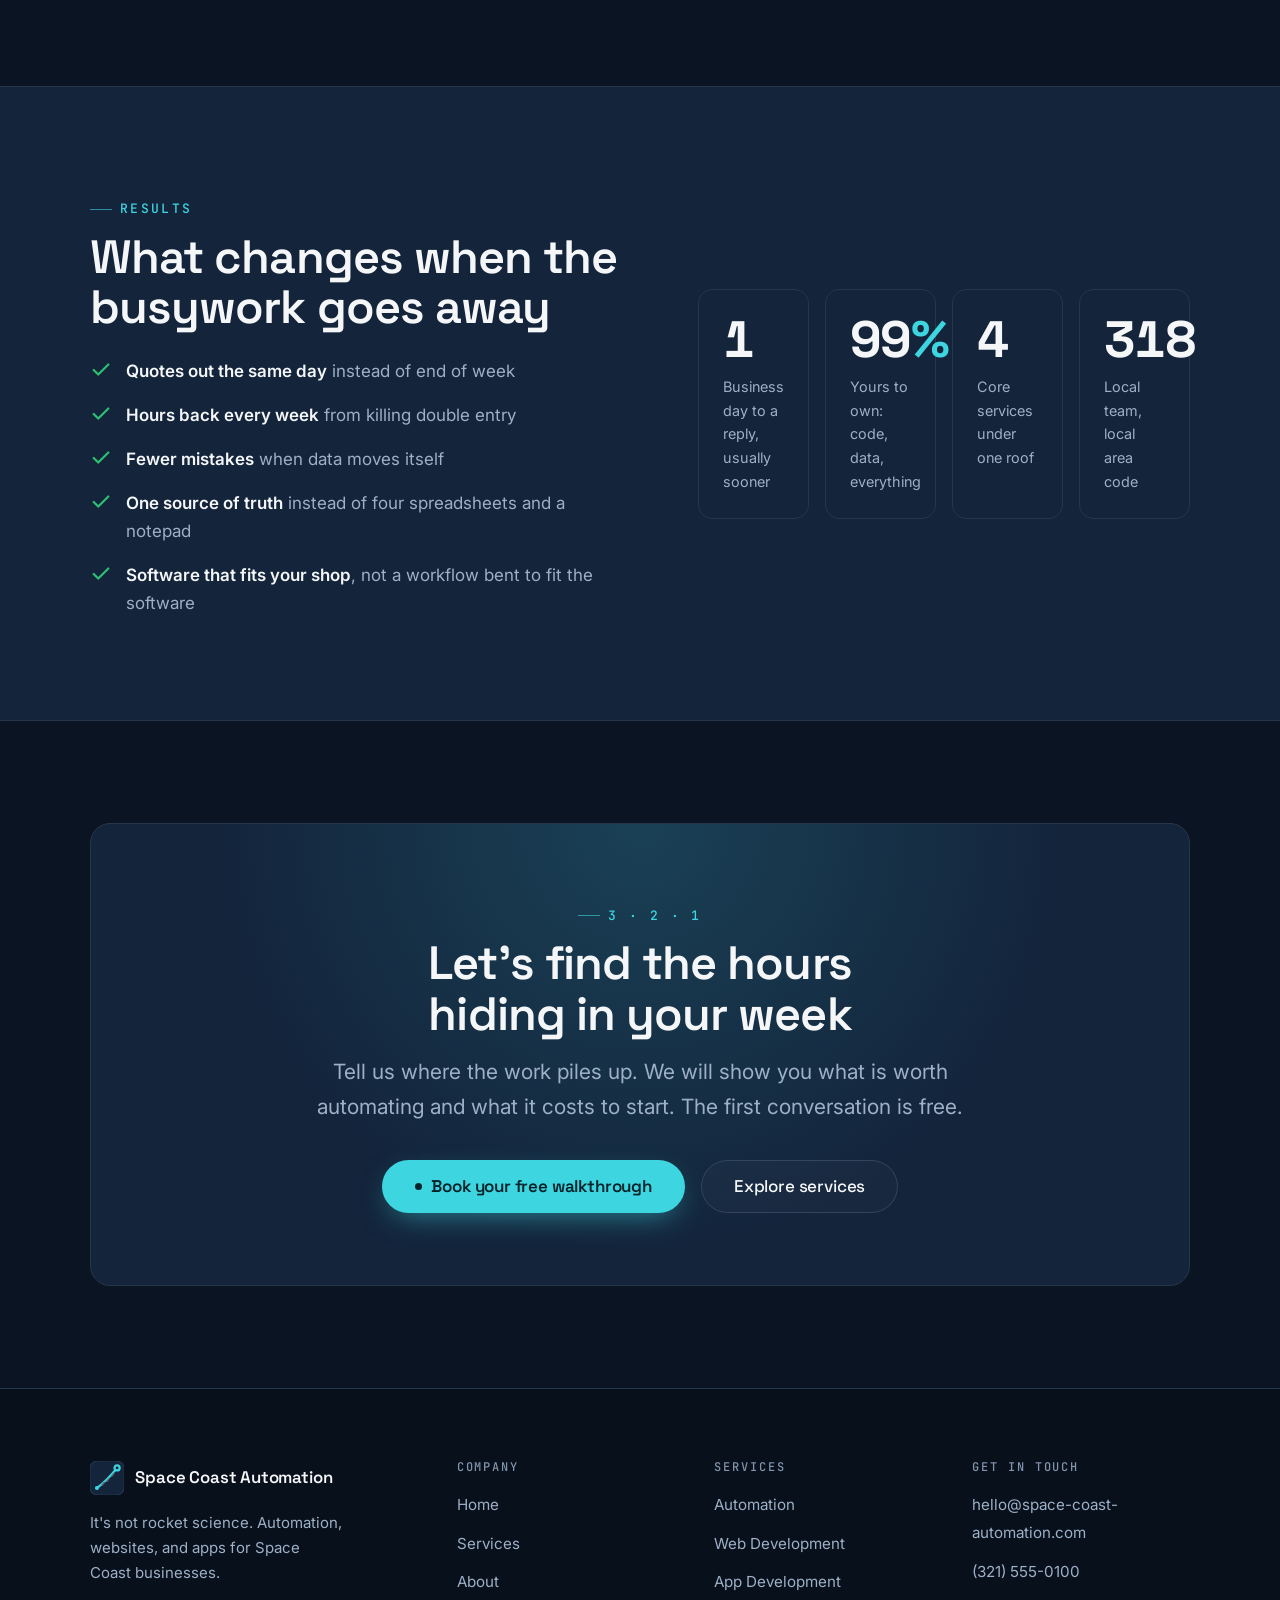
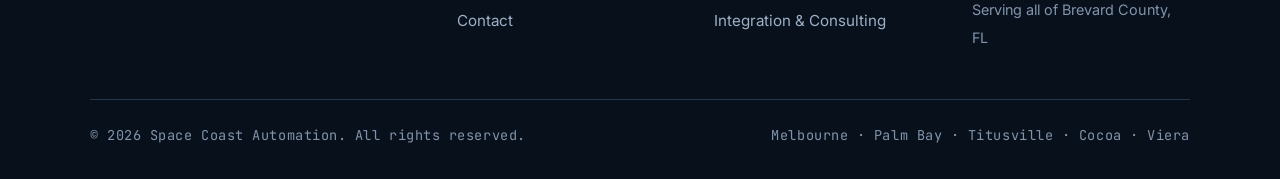
==== commit c3ed7f90: "Update index.html" ====
--- a/index.html
+++ b/index.html
@@ -249,7 +249,7 @@
           <div class="step reveal">
             <span class="step__num">01</span>
             <h3 class="step__title">Listen</h3>
-            <p class="step__text">We sit down with you and watch how the work actually flows. We find where the hours leak.</p>
+            <p class="step__text">We sit down with you and watch how the work actually flows.</p>
           </div>
           <div class="step reveal" data-delay="1">
             <span class="step__num">02</span>
@@ -259,12 +259,12 @@
           <div class="step reveal" data-delay="2">
             <span class="step__num">03</span>
             <h3 class="step__title">Build</h3>
-            <p class="step__text">We build in short cycles and show you working software early. You see progress, not promises.</p>
+            <p class="step__text">We build in short cycles and show you working software early.</p>
           </div>
           <div class="step reveal" data-delay="3">
             <span class="step__num">04</span>
             <h3 class="step__title">Hand off</h3>
-            <p class="step__text">We document everything and train your team. The system is yours. We stay available when you need us.</p>
+            <p class="step__text">We document everything and train your team. The system is yours, we stay available when you need us.</p>
           </div>
         </div>
       </div>
@@ -292,7 +292,7 @@
             </div>
             <div class="stat reveal" data-delay="1">
               <div class="stat__num"><span data-count="100">100</span><span class="unit">%</span></div>
-              <p class="stat__label">Yours to own: code, data, and systems</p>
+              <p class="stat__label">Yours to own: code, data, everything</p>
             </div>
             <div class="stat reveal" data-delay="2">
               <div class="stat__num"><span data-count="4">4</span></div>
@@ -303,36 +303,6 @@
               <p class="stat__label">Local team, local area code</p>
             </div>
           </div>
-        </div>
-      </div>
-    </section>
-
-    <!-- ===================== Testimonials ===================== -->
-    <section class="section">
-      <div class="container">
-        <div class="section__head section__head--center">
-          <span class="eyebrow eyebrow--center">What owners say</span>
-          <h2 class="section__title">Plain results, in their words</h2>
-          <div style="margin-top:1.25rem">
-            <span class="placeholder-note"><svg viewBox="0 0 24 24" fill="none" stroke="currentColor" stroke-width="2" stroke-linecap="round" stroke-linejoin="round" aria-hidden="true"><path d="M12 9v4M12 17h.01M10.3 3.9 1.8 18a2 2 0 0 0 1.7 3h17a2 2 0 0 0 1.7-3L13.7 3.9a2 2 0 0 0-3.4 0Z" /></svg>Placeholder testimonials &middot; replace with real client quotes before launch</span>
-          </div>
-        </div>
-        <div class="quotes">
-          <figure class="quote reveal">
-            <span class="quote__mark" aria-hidden="true">&ldquo;</span>
-            <blockquote class="quote__text">They cut our quoting time from two days to two hours. I stopped losing jobs to whoever called the customer back first.</blockquote>
-            <figcaption class="quote__author">Owner, HVAC company, Melbourne &middot; placeholder</figcaption>
-          </figure>
-          <figure class="quote reveal" data-delay="1">
-            <span class="quote__mark" aria-hidden="true">&ldquo;</span>
-            <blockquote class="quote__text">We were paying for three apps that half worked. Now we have one that fits exactly how we run. Worth every dollar.</blockquote>
-            <figcaption class="quote__author">Operations manager, marine services, Cape Canaveral &middot; placeholder</figcaption>
-          </figure>
-          <figure class="quote reveal" data-delay="2">
-            <span class="quote__mark" aria-hidden="true">&ldquo;</span>
-            <blockquote class="quote__text">They explained everything so I understood it. When something needed a tweak, a person who knew my account picked up the phone.</blockquote>
-            <figcaption class="quote__author">Owner, retail shop, Cocoa Village &middot; placeholder</figcaption>
-          </figure>
         </div>
       </div>
     </section>
@@ -370,7 +340,7 @@
             </svg>
             <span>Space Coast Automation</span>
           </a>
-          <p class="footer__tagline">Built by rocket scientists. Working for Main Street. Automation, websites, and apps for Space Coast businesses.</p>
+          <p class="footer__tagline">It's not rocket science. Automation, websites, and apps for Space Coast businesses.</p>
         </div>
         <div class="footer__col">
           <h4>Company</h4>
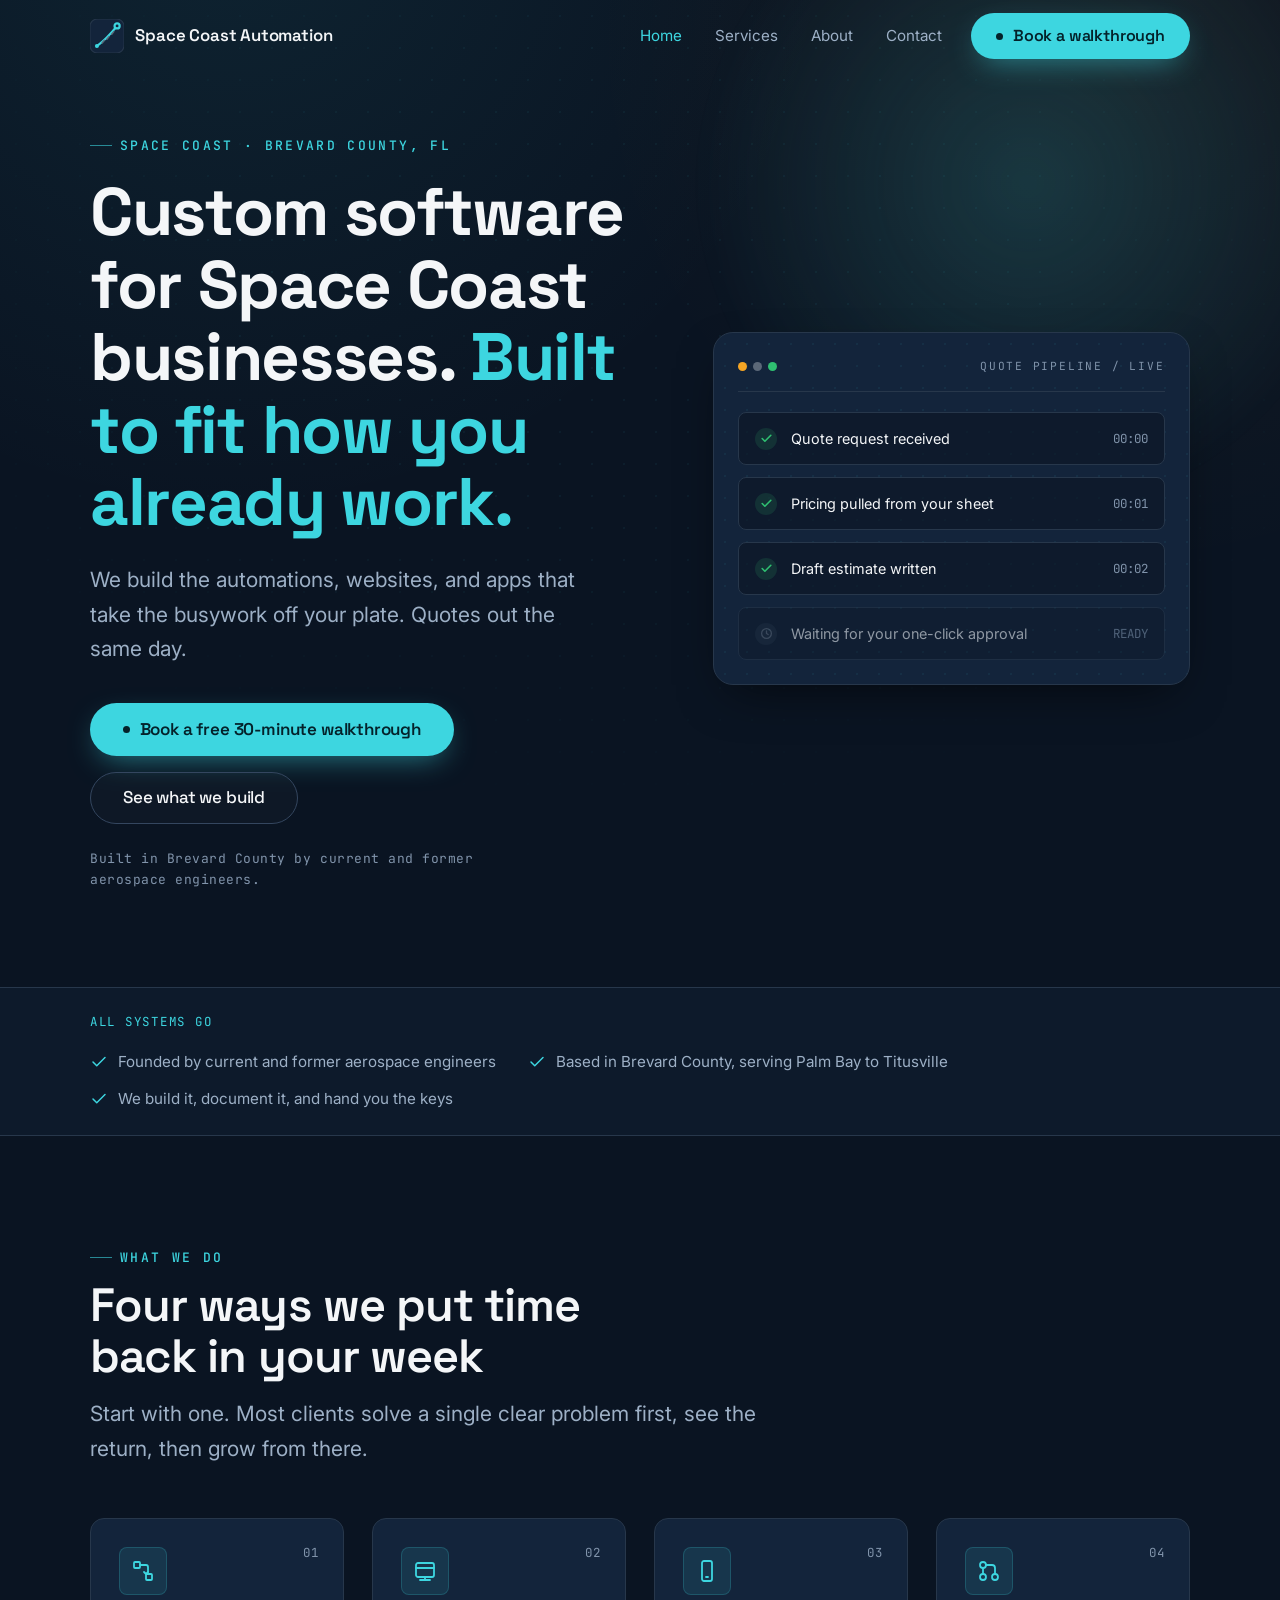
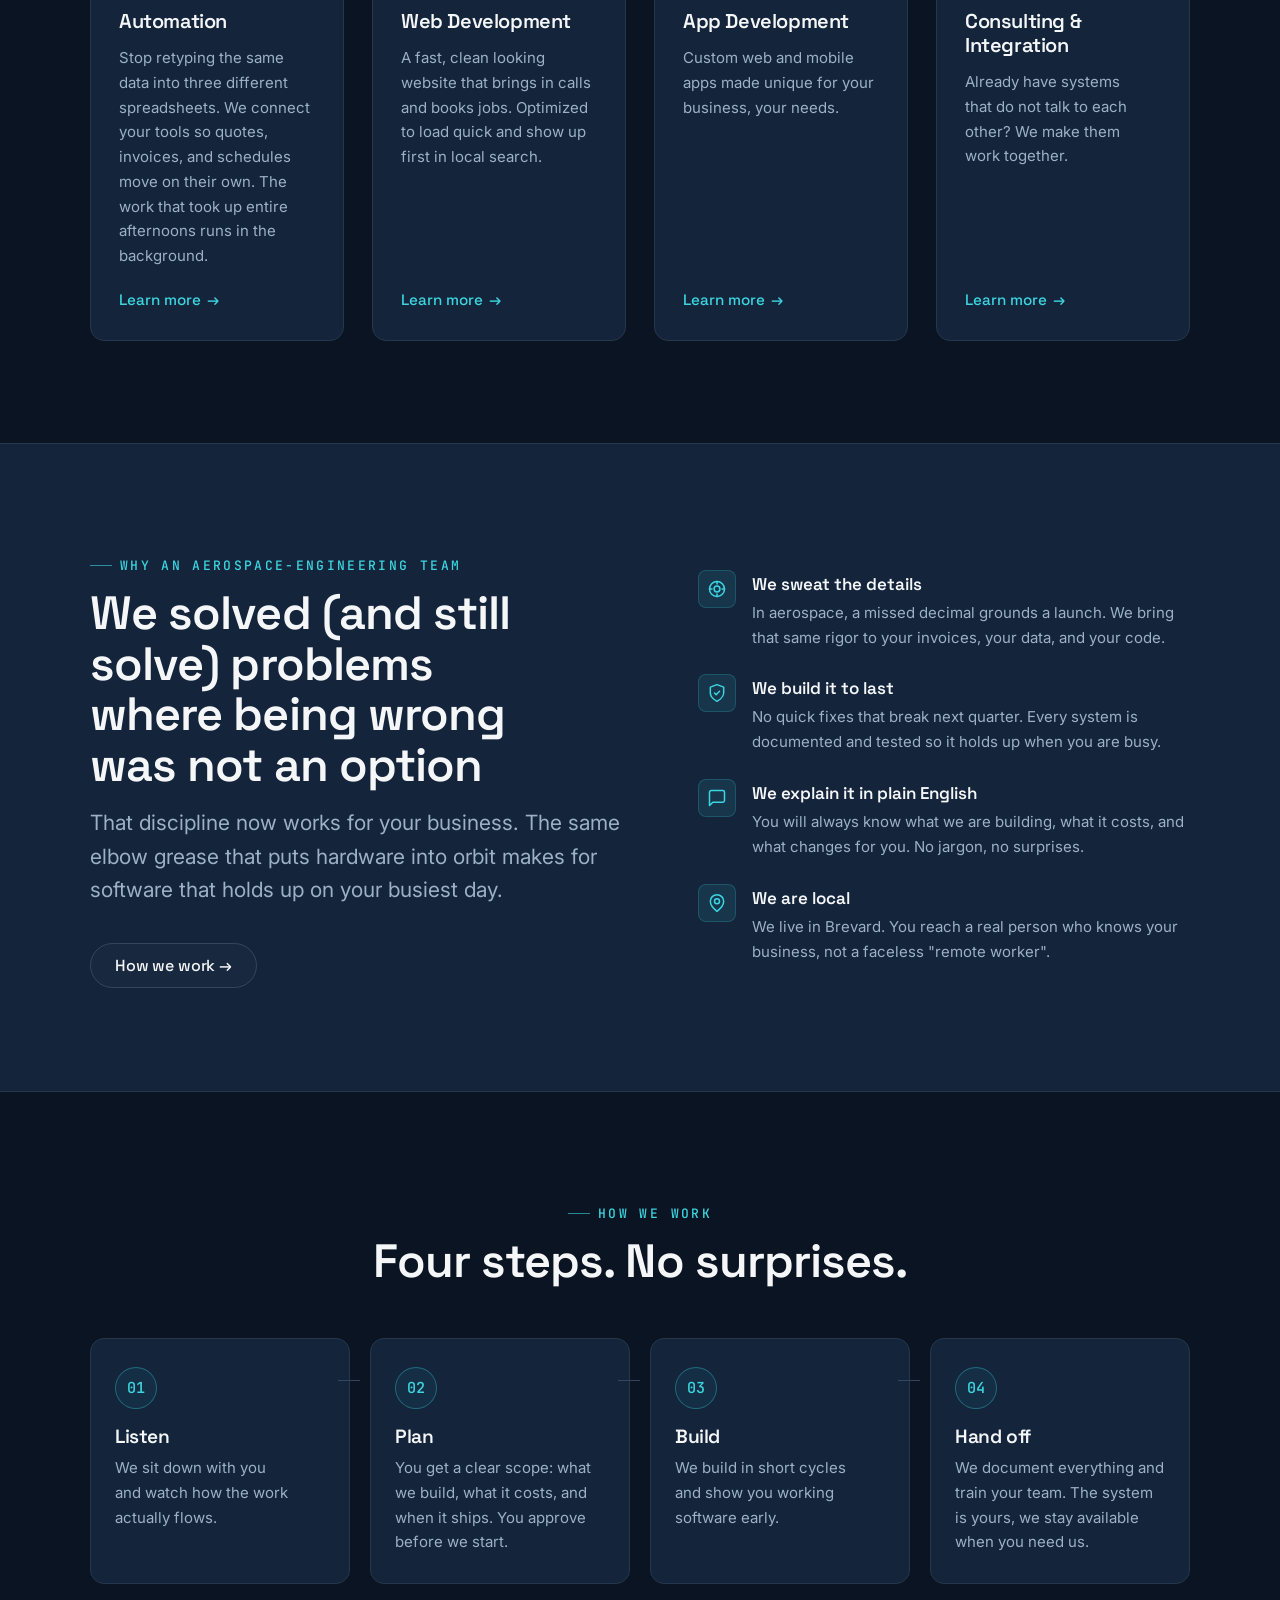
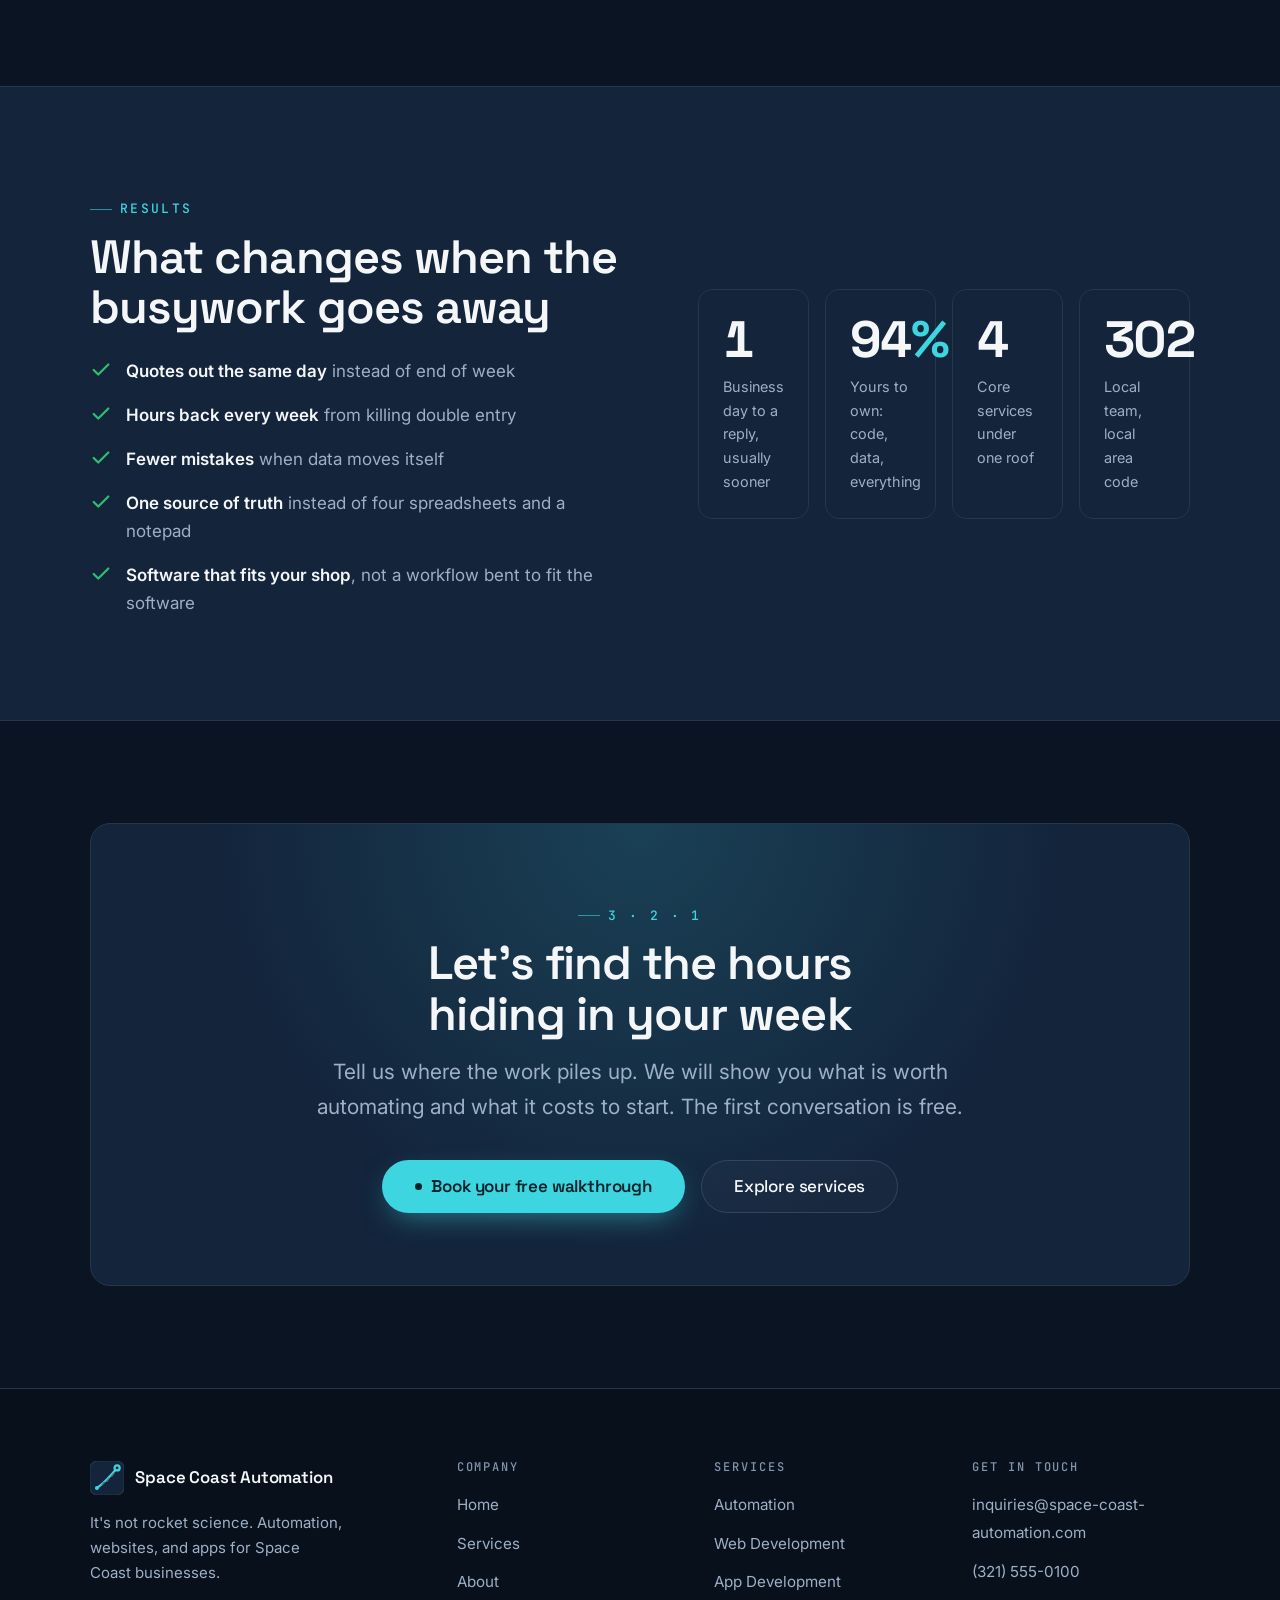
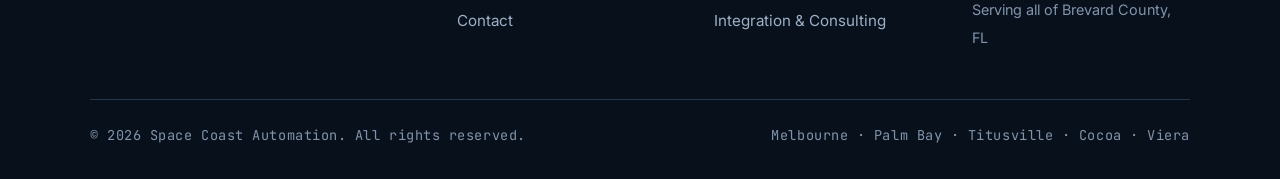
==== commit 406a7041: "Change contact email to inquiries@space-coast-automation.com Co-Authored-By: Claude Opus 4.8 <norepl" ====
--- a/index.html
+++ b/index.html
@@ -38,7 +38,7 @@
   <link rel="stylesheet" href="/assets/css/styles.css" />
 
   <script type="application/ld+json">
-  {"@context":"https://schema.org","@type":"ProfessionalService","@id":"https://space-coast-automation.com/#organization","name":"Space Coast Automation","description":"Space Coast Automation builds custom websites, mobile and web apps, and AI-powered business process automation for small businesses across Brevard County, Florida.","url":"https://space-coast-automation.com/","logo":"https://space-coast-automation.com/assets/img/icon-512.png","image":"https://space-coast-automation.com/assets/img/og-default.png","email":"hello@space-coast-automation.com","priceRange":"$$","address":{"@type":"PostalAddress","addressLocality":"Melbourne","addressRegion":"FL","addressCountry":"US"},"geo":{"@type":"GeoCoordinates","latitude":"28.0836","longitude":"-80.6081"},"areaServed":[{"@type":"AdministrativeArea","name":"Space Coast"},{"@type":"AdministrativeArea","name":"Brevard County, Florida"},{"@type":"City","name":"Melbourne, FL"},{"@type":"City","name":"Palm Bay, FL"},{"@type":"City","name":"Titusville, FL"},{"@type":"City","name":"Cocoa, FL"},{"@type":"City","name":"Cocoa Beach, FL"},{"@type":"City","name":"Rockledge, FL"},{"@type":"City","name":"Viera, FL"},{"@type":"City","name":"West Melbourne, FL"},{"@type":"City","name":"Satellite Beach, FL"},{"@type":"City","name":"Merritt Island, FL"}],"knowsAbout":["Business process automation","AI automation","Workflow automation","Custom website design","Custom web application development","Mobile app development","AI integration for small business"],"hasOfferCatalog":{"@type":"OfferCatalog","name":"Automation and Development Services","itemListElement":[{"@type":"Offer","itemOffered":{"@type":"Service","name":"Business Process Automation","description":"AI and workflow automation to reduce manual data entry, automate invoicing and scheduling, and integrate CRM systems for Space Coast small businesses."}},{"@type":"Offer","itemOffered":{"@type":"Service","name":"Custom Website Design and Development","description":"Responsive, mobile-first custom website design and development for Brevard County businesses."}},{"@type":"Offer","itemOffered":{"@type":"Service","name":"Mobile and Web App Development","description":"Custom iOS, Android, and web application development for local Brevard County businesses."}},{"@type":"Offer","itemOffered":{"@type":"Service","name":"Systems Integration and Consulting","description":"Connecting the tools a business already runs and advising on buy-versus-build decisions."}}]}}
+  {"@context":"https://schema.org","@type":"ProfessionalService","@id":"https://space-coast-automation.com/#organization","name":"Space Coast Automation","description":"Space Coast Automation builds custom websites, mobile and web apps, and AI-powered business process automation for small businesses across Brevard County, Florida.","url":"https://space-coast-automation.com/","logo":"https://space-coast-automation.com/assets/img/icon-512.png","image":"https://space-coast-automation.com/assets/img/og-default.png","email":"inquiries@space-coast-automation.com","priceRange":"$$","address":{"@type":"PostalAddress","addressLocality":"Melbourne","addressRegion":"FL","addressCountry":"US"},"geo":{"@type":"GeoCoordinates","latitude":"28.0836","longitude":"-80.6081"},"areaServed":[{"@type":"AdministrativeArea","name":"Space Coast"},{"@type":"AdministrativeArea","name":"Brevard County, Florida"},{"@type":"City","name":"Melbourne, FL"},{"@type":"City","name":"Palm Bay, FL"},{"@type":"City","name":"Titusville, FL"},{"@type":"City","name":"Cocoa, FL"},{"@type":"City","name":"Cocoa Beach, FL"},{"@type":"City","name":"Rockledge, FL"},{"@type":"City","name":"Viera, FL"},{"@type":"City","name":"West Melbourne, FL"},{"@type":"City","name":"Satellite Beach, FL"},{"@type":"City","name":"Merritt Island, FL"}],"knowsAbout":["Business process automation","AI automation","Workflow automation","Custom website design","Custom web application development","Mobile app development","AI integration for small business"],"hasOfferCatalog":{"@type":"OfferCatalog","name":"Automation and Development Services","itemListElement":[{"@type":"Offer","itemOffered":{"@type":"Service","name":"Business Process Automation","description":"AI and workflow automation to reduce manual data entry, automate invoicing and scheduling, and integrate CRM systems for Space Coast small businesses."}},{"@type":"Offer","itemOffered":{"@type":"Service","name":"Custom Website Design and Development","description":"Responsive, mobile-first custom website design and development for Brevard County businesses."}},{"@type":"Offer","itemOffered":{"@type":"Service","name":"Mobile and Web App Development","description":"Custom iOS, Android, and web application development for local Brevard County businesses."}},{"@type":"Offer","itemOffered":{"@type":"Service","name":"Systems Integration and Consulting","description":"Connecting the tools a business already runs and advising on buy-versus-build decisions."}}]}}
   </script>
 </head>
 <body>
@@ -363,7 +363,7 @@
         <div class="footer__col">
           <h4>Get in touch</h4>
           <ul>
-            <li><a href="mailto:hello@space-coast-automation.com">hello@space-coast-automation.com</a></li>
+            <li><a href="mailto:inquiries@space-coast-automation.com">inquiries@space-coast-automation.com</a></li>
             <li><a href="tel:+13215550100">(321) 555-0100</a></li>
             <li><span style="color:var(--text-dim);font-size:0.9rem">Serving all of Brevard County, FL</span></li>
           </ul>
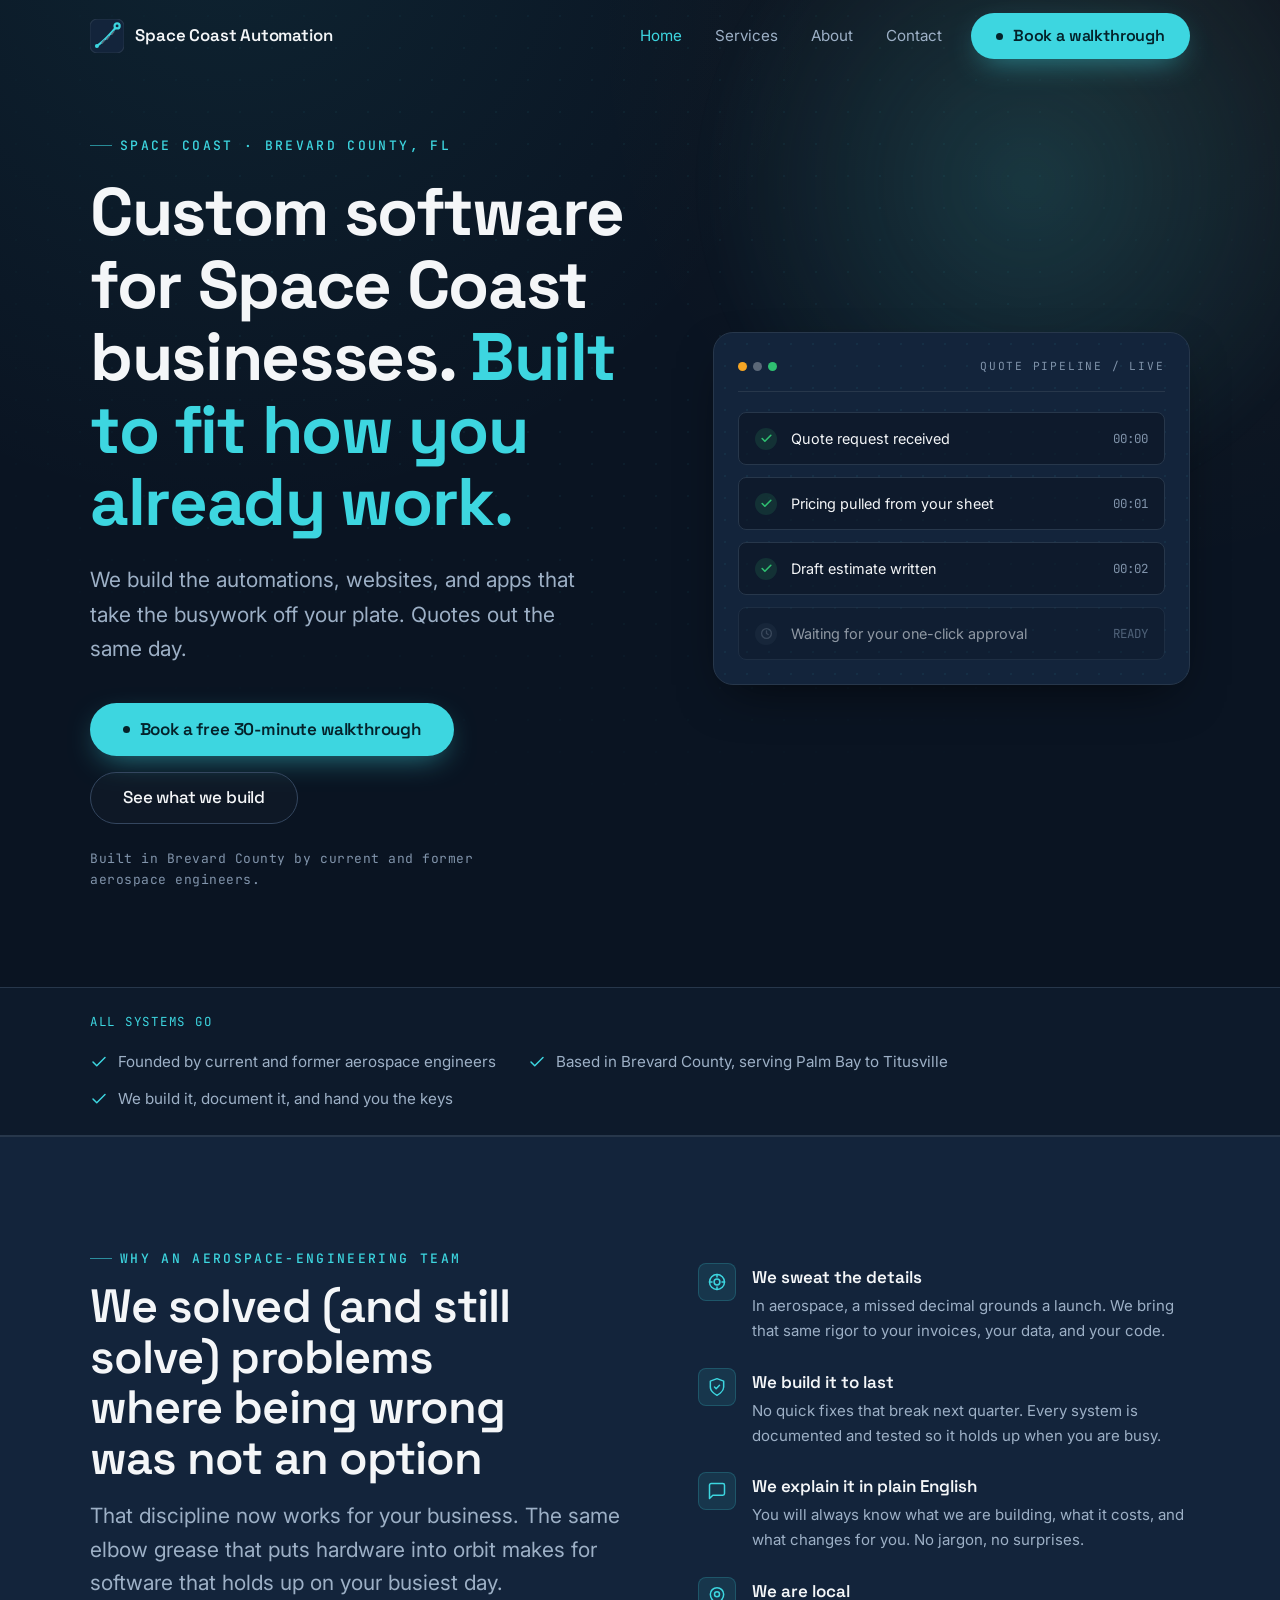
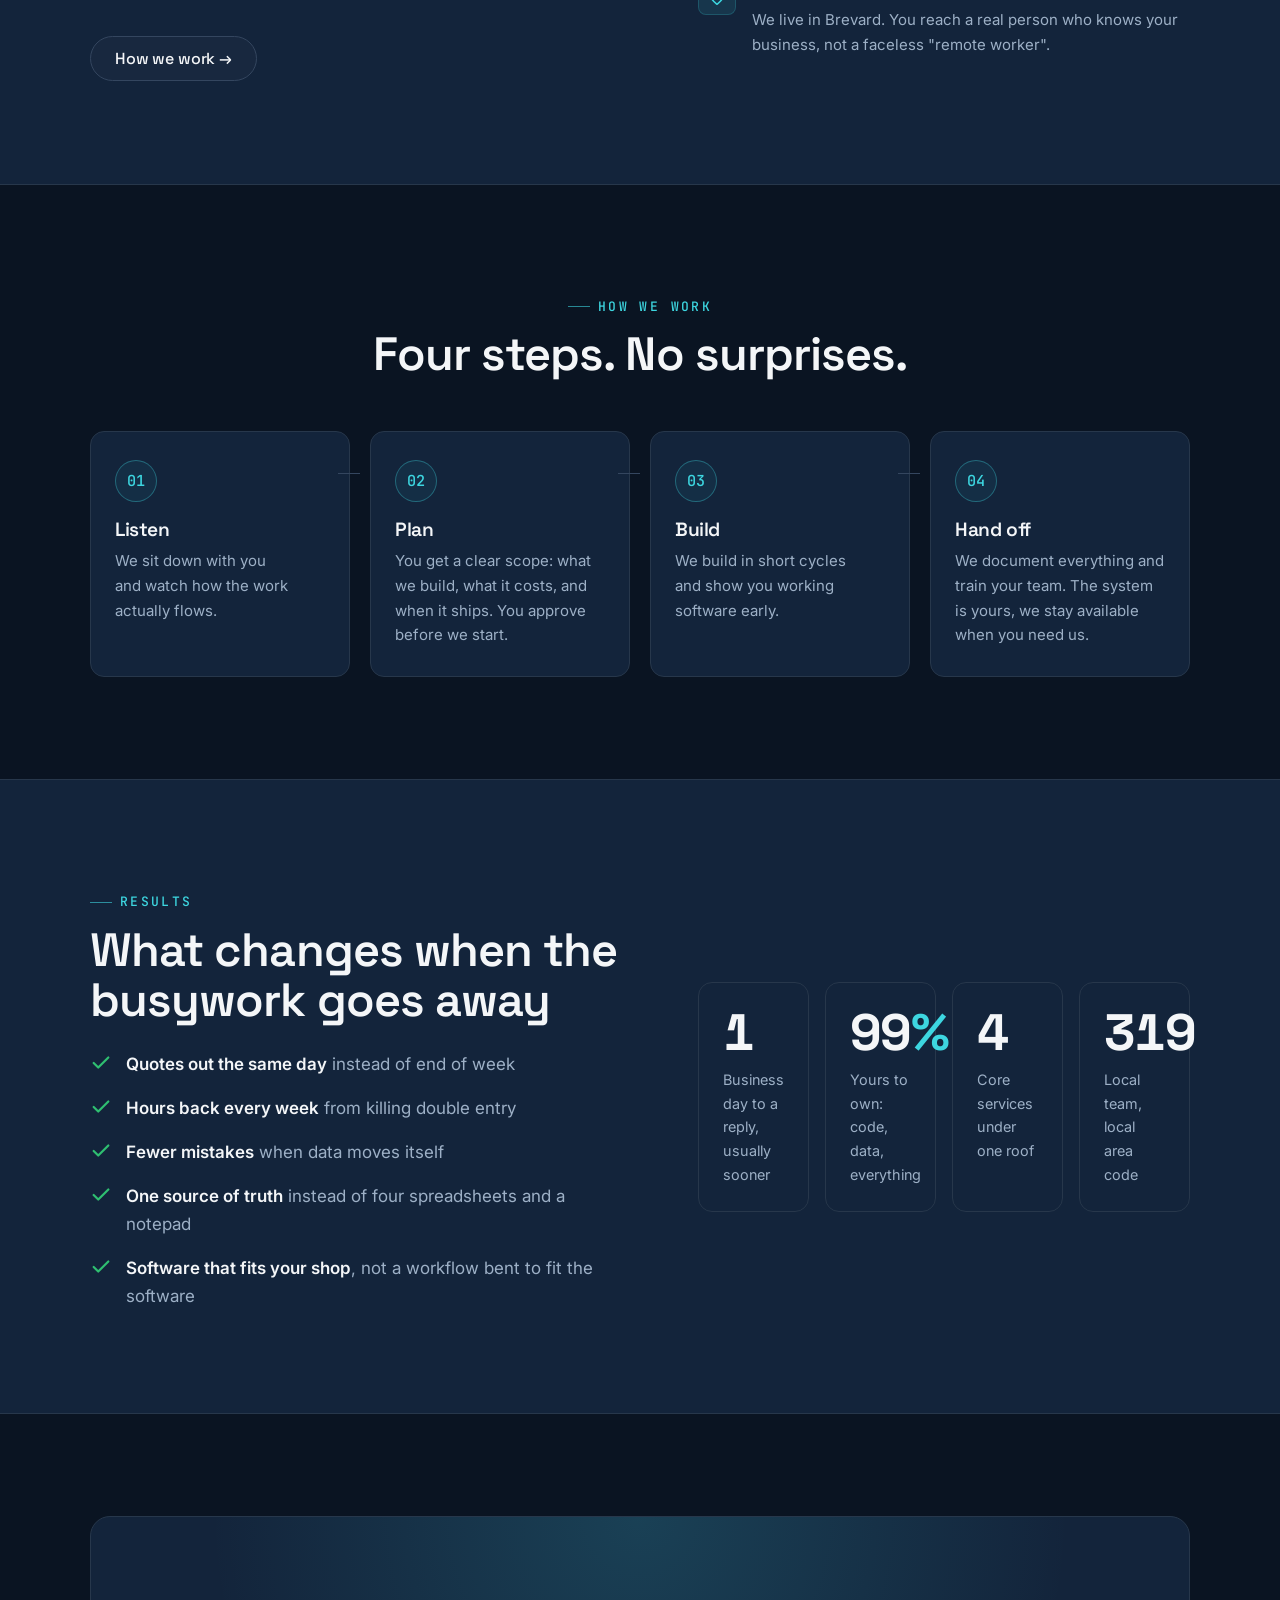
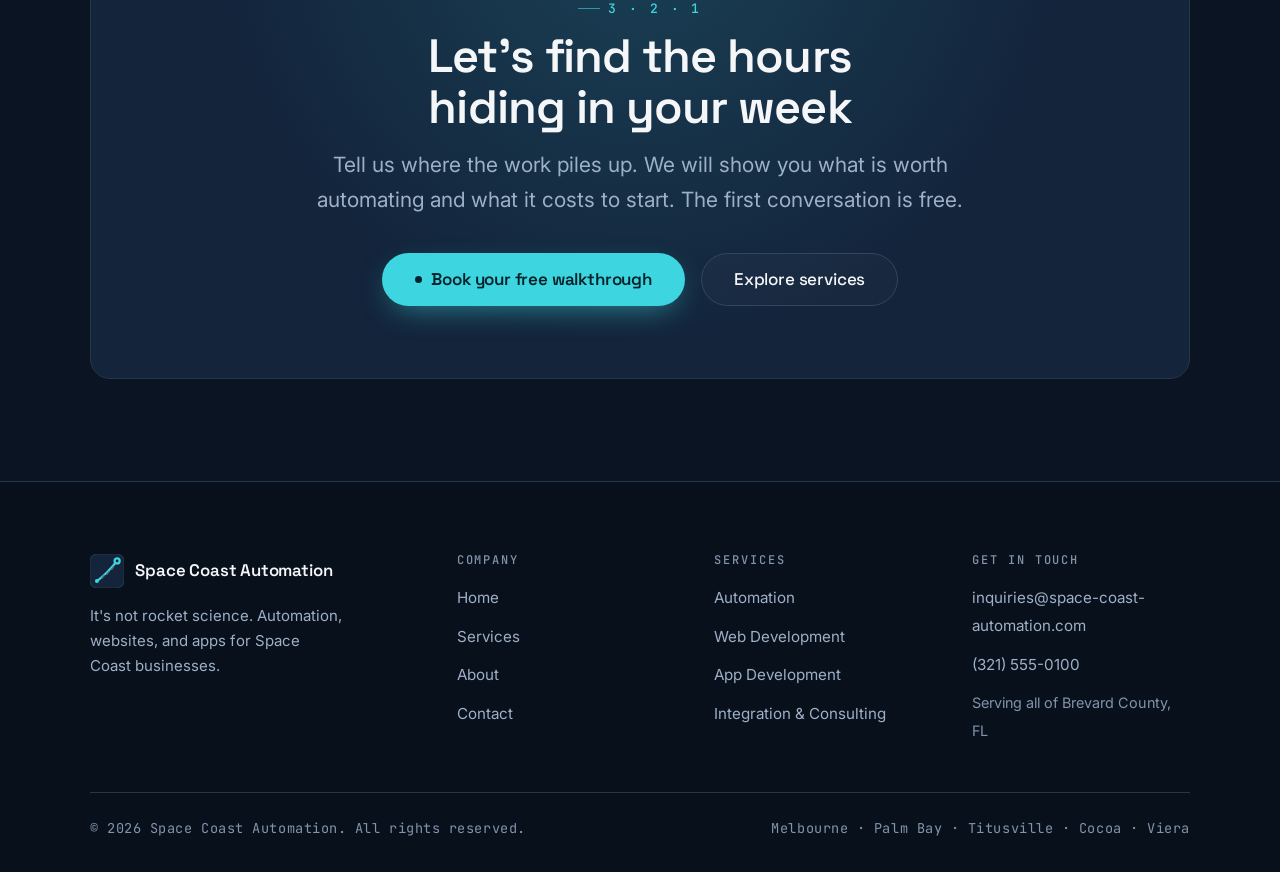
==== commit 377ad9e9: "Update index.html" ====
--- a/index.html
+++ b/index.html
@@ -147,50 +147,6 @@
       </div>
     </section>
 
-    <!-- ===================== Services overview ===================== -->
-    <section class="section" id="services">
-      <div class="container">
-        <div class="section__head">
-          <span class="eyebrow">What we do</span>
-          <h2 class="section__title">Four ways we put time back in your week</h2>
-          <p class="section__lead">Start with one. Most clients solve a single clear problem first, see the return, then grow from there.</p>
-        </div>
-
-        <div class="grid grid--4">
-          <article class="card reveal">
-            <span class="card__num mono">01</span>
-            <span class="card__icon" aria-hidden="true"><svg viewBox="0 0 24 24" fill="none" stroke="currentColor" stroke-width="1.8" stroke-linecap="round" stroke-linejoin="round"><rect x="3" y="3" width="6" height="6" rx="1" /><rect x="15" y="15" width="6" height="6" rx="1" /><path d="M9 6h6a2 2 0 0 1 2 2v5" /><path d="m13 13 2 2 2-2" /></svg></span>
-            <h3 class="card__title">Automation</h3>
-            <p class="card__text">Stop retyping the same data into three different spreadsheets. We connect your tools so quotes, invoices, and schedules move on their own. The work that took up entire afternoons runs in the background.</p>
-            <a class="card__link" href="/services/#automation">Learn more <span class="arrow" aria-hidden="true">&rarr;</span></a>
-          </article>
-
-          <article class="card reveal" data-delay="1">
-            <span class="card__num mono">02</span>
-            <span class="card__icon" aria-hidden="true"><svg viewBox="0 0 24 24" fill="none" stroke="currentColor" stroke-width="1.8" stroke-linecap="round" stroke-linejoin="round"><rect x="3" y="4" width="18" height="14" rx="2" /><path d="M3 9h18M7 21h10M12 18v3" /></svg></span>
-            <h3 class="card__title">Web Development</h3>
-            <p class="card__text">A fast, clean looking website that brings in calls and books jobs. Optimized to load quick and show up first in local search.</p>
-            <a class="card__link" href="/services/#web">Learn more <span class="arrow" aria-hidden="true">&rarr;</span></a>
-          </article>
-
-          <article class="card reveal" data-delay="2">
-            <span class="card__num mono">03</span>
-            <span class="card__icon" aria-hidden="true"><svg viewBox="0 0 24 24" fill="none" stroke="currentColor" stroke-width="1.8" stroke-linecap="round" stroke-linejoin="round"><rect x="7" y="2" width="10" height="20" rx="2" /><path d="M11 18h2" /></svg></span>
-            <h3 class="card__title">App Development</h3>
-            <p class="card__text">Custom web and mobile apps made unique for your business, your needs.</p>
-            <a class="card__link" href="/services/#apps">Learn more <span class="arrow" aria-hidden="true">&rarr;</span></a>
-          </article>
-
-          <article class="card reveal" data-delay="3">
-            <span class="card__num mono">04</span>
-            <span class="card__icon" aria-hidden="true"><svg viewBox="0 0 24 24" fill="none" stroke="currentColor" stroke-width="1.8" stroke-linecap="round" stroke-linejoin="round"><circle cx="6" cy="6" r="3" /><circle cx="18" cy="18" r="3" /><circle cx="6" cy="18" r="3" /><path d="M9 6h6a3 3 0 0 1 3 3v6M6 9v6" /></svg></span>
-            <h3 class="card__title">Consulting &amp; Integration</h3>
-            <p class="card__text">Already have systems that do not talk to each other? We make them work together.</p>
-            <a class="card__link" href="/services/#integration">Learn more <span class="arrow" aria-hidden="true">&rarr;</span></a>
-          </article>
-        </div>
-      </div>
-    </section>
 
     <!-- ===================== Why aerospace ===================== -->
     <section class="section section--panel">
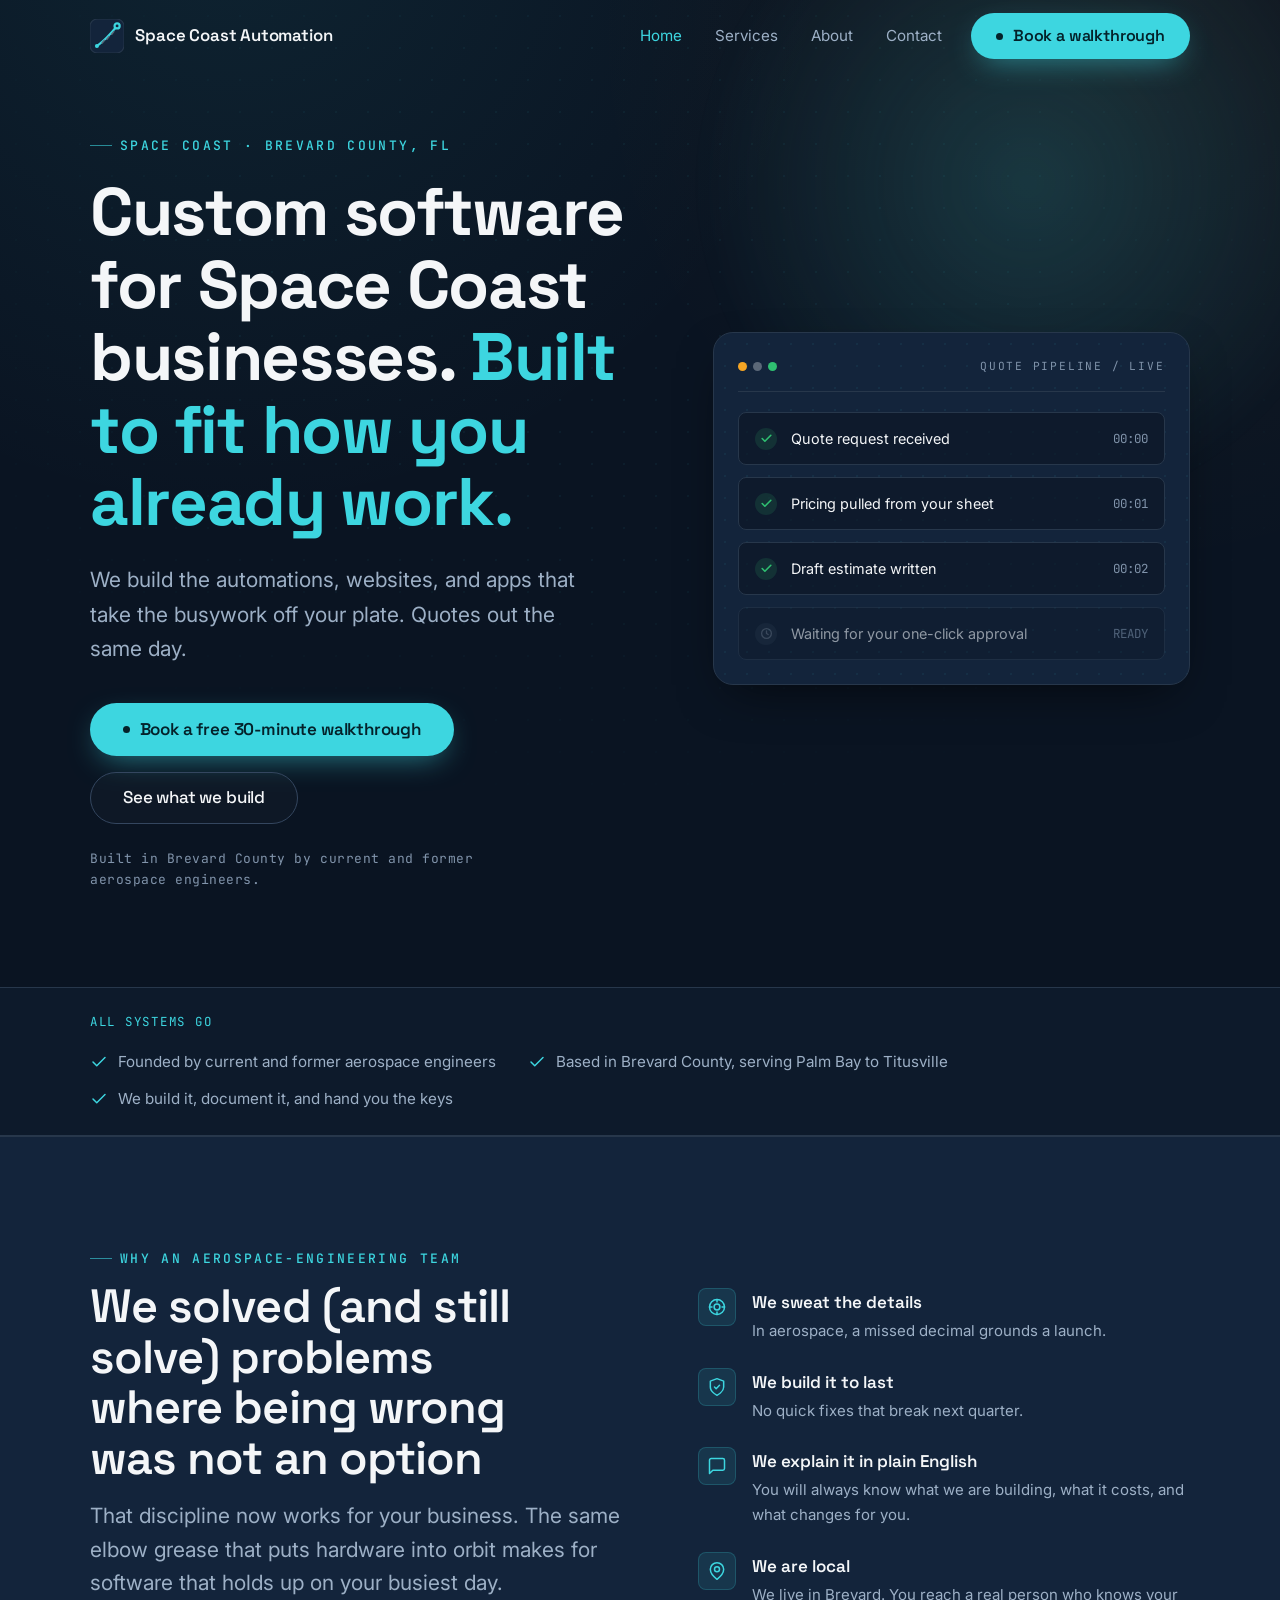
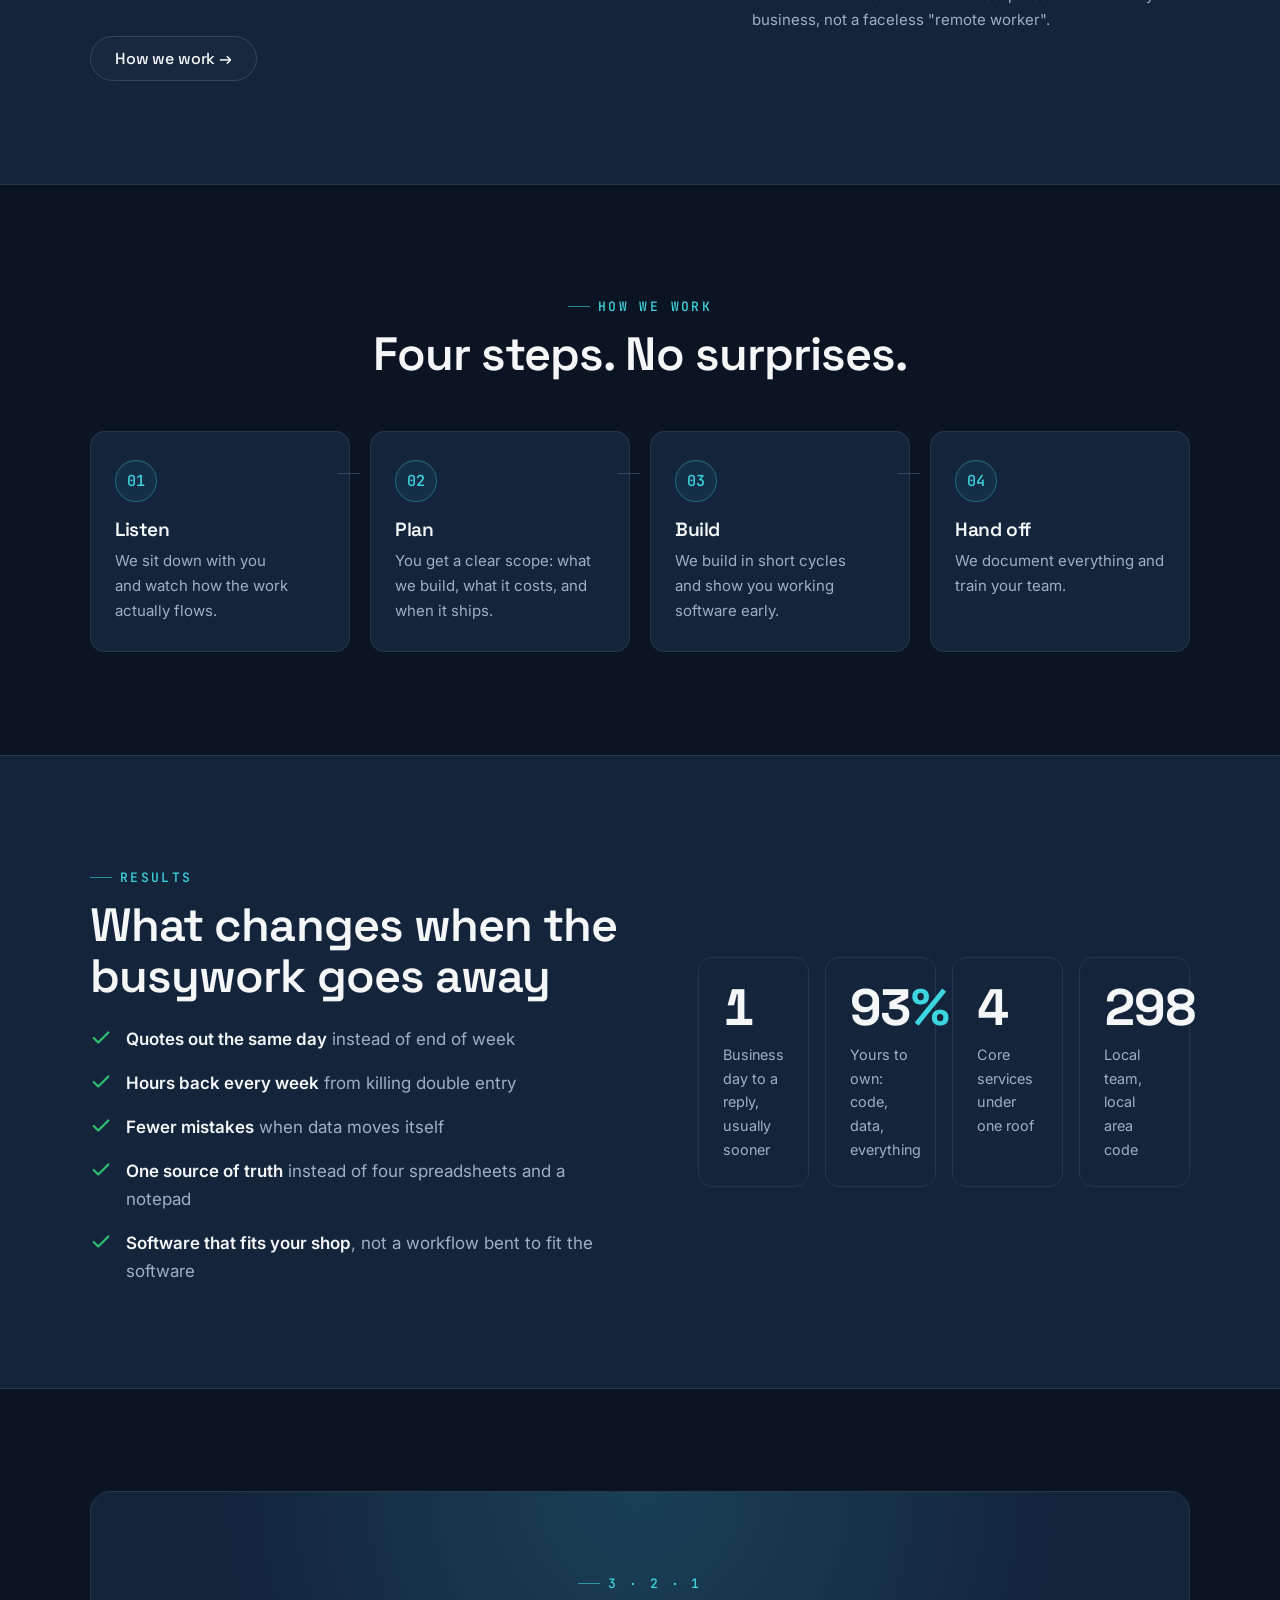
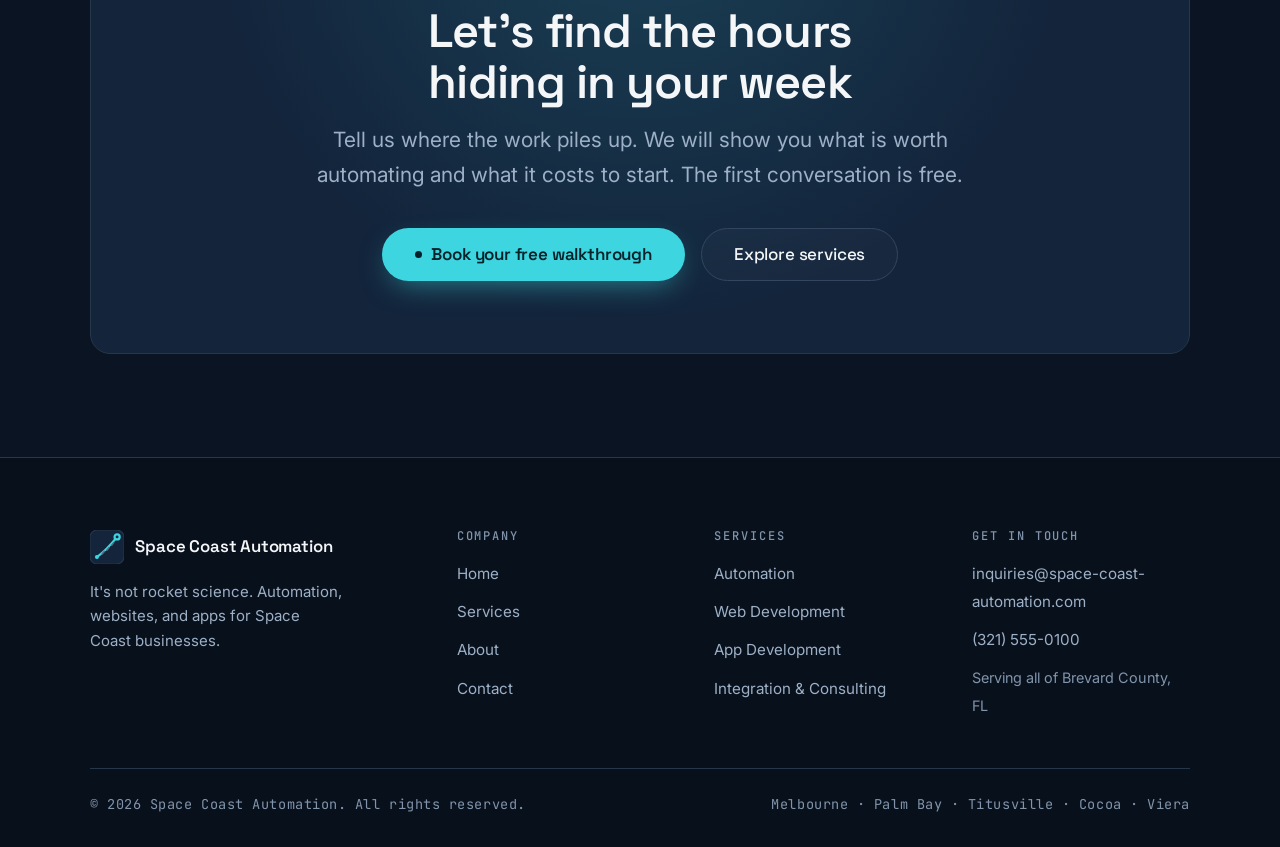
==== commit a20d9702: "Trim trailing second sentence from two-sentence bullets; refresh README Tighten value/feature/proces" ====
--- a/index.html
+++ b/index.html
@@ -165,21 +165,21 @@
               <span class="feature__icon" aria-hidden="true"><svg viewBox="0 0 24 24" fill="none" stroke="currentColor" stroke-width="1.8" stroke-linecap="round" stroke-linejoin="round"><circle cx="12" cy="12" r="9" /><circle cx="12" cy="12" r="3.5" /><path d="M12 3v3M12 18v3M3 12h3M18 12h3" /></svg></span>
               <div>
                 <p class="feature__title">We sweat the details</p>
-                <p class="feature__text">In aerospace, a missed decimal grounds a launch. We bring that same rigor to your invoices, your data, and your code.</p>
+                <p class="feature__text">In aerospace, a missed decimal grounds a launch.</p>
               </div>
             </div>
             <div class="feature reveal" data-delay="1">
               <span class="feature__icon" aria-hidden="true"><svg viewBox="0 0 24 24" fill="none" stroke="currentColor" stroke-width="1.8" stroke-linecap="round" stroke-linejoin="round"><path d="M12 22s8-4 8-10V5l-8-3-8 3v7c0 6 8 10 8 10Z" /><path d="m9 12 2 2 4-4" /></svg></span>
               <div>
                 <p class="feature__title">We build it to last</p>
-                <p class="feature__text">No quick fixes that break next quarter. Every system is documented and tested so it holds up when you are busy.</p>
+                <p class="feature__text">No quick fixes that break next quarter.</p>
               </div>
             </div>
             <div class="feature reveal" data-delay="2">
               <span class="feature__icon" aria-hidden="true"><svg viewBox="0 0 24 24" fill="none" stroke="currentColor" stroke-width="1.8" stroke-linecap="round" stroke-linejoin="round"><path d="M21 15a2 2 0 0 1-2 2H7l-4 4V5a2 2 0 0 1 2-2h14a2 2 0 0 1 2 2Z" /></svg></span>
               <div>
                 <p class="feature__title">We explain it in plain English</p>
-                <p class="feature__text">You will always know what we are building, what it costs, and what changes for you. No jargon, no surprises.</p>
+                <p class="feature__text">You will always know what we are building, what it costs, and what changes for you.</p>
               </div>
             </div>
             <div class="feature reveal" data-delay="3">
@@ -210,7 +210,7 @@
           <div class="step reveal" data-delay="1">
             <span class="step__num">02</span>
             <h3 class="step__title">Plan</h3>
-            <p class="step__text">You get a clear scope: what we build, what it costs, and when it ships. You approve before we start.</p>
+            <p class="step__text">You get a clear scope: what we build, what it costs, and when it ships.</p>
           </div>
           <div class="step reveal" data-delay="2">
             <span class="step__num">03</span>
@@ -220,7 +220,7 @@
           <div class="step reveal" data-delay="3">
             <span class="step__num">04</span>
             <h3 class="step__title">Hand off</h3>
-            <p class="step__text">We document everything and train your team. The system is yours, we stay available when you need us.</p>
+            <p class="step__text">We document everything and train your team.</p>
           </div>
         </div>
       </div>
